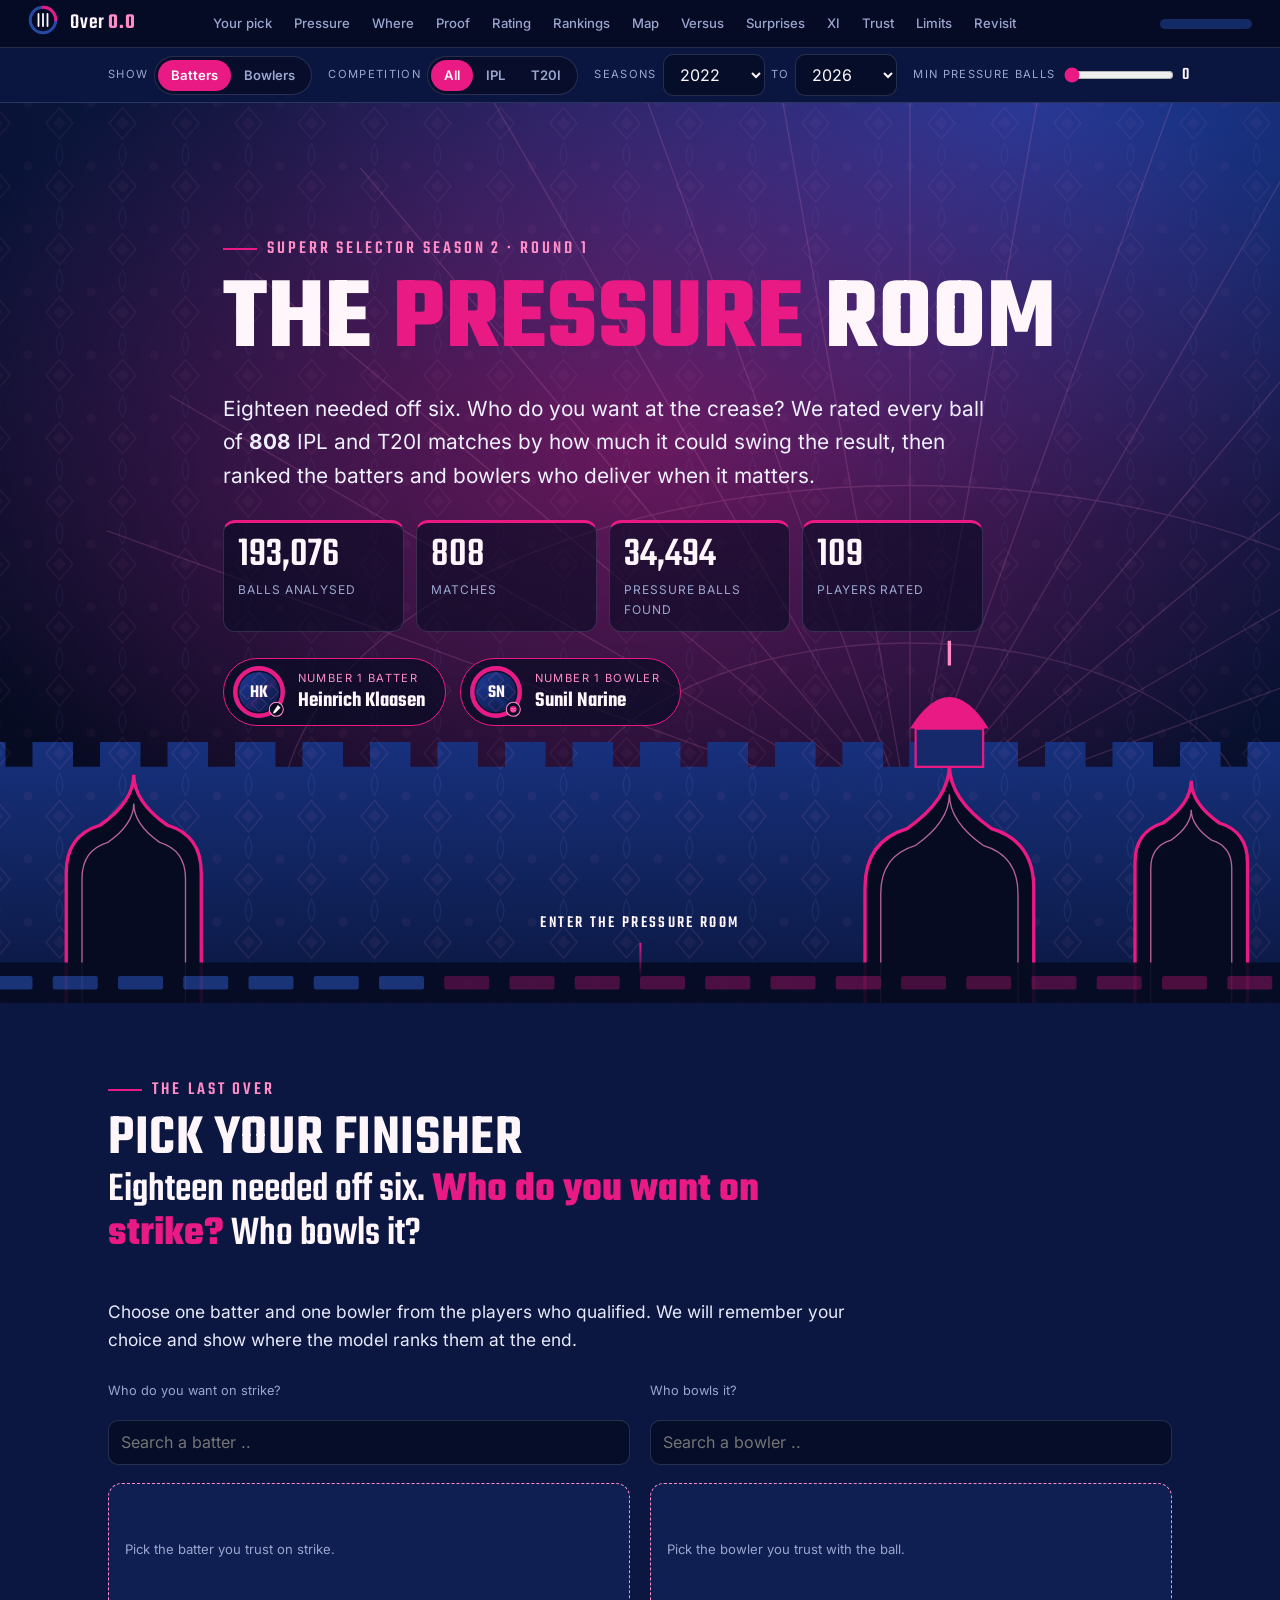
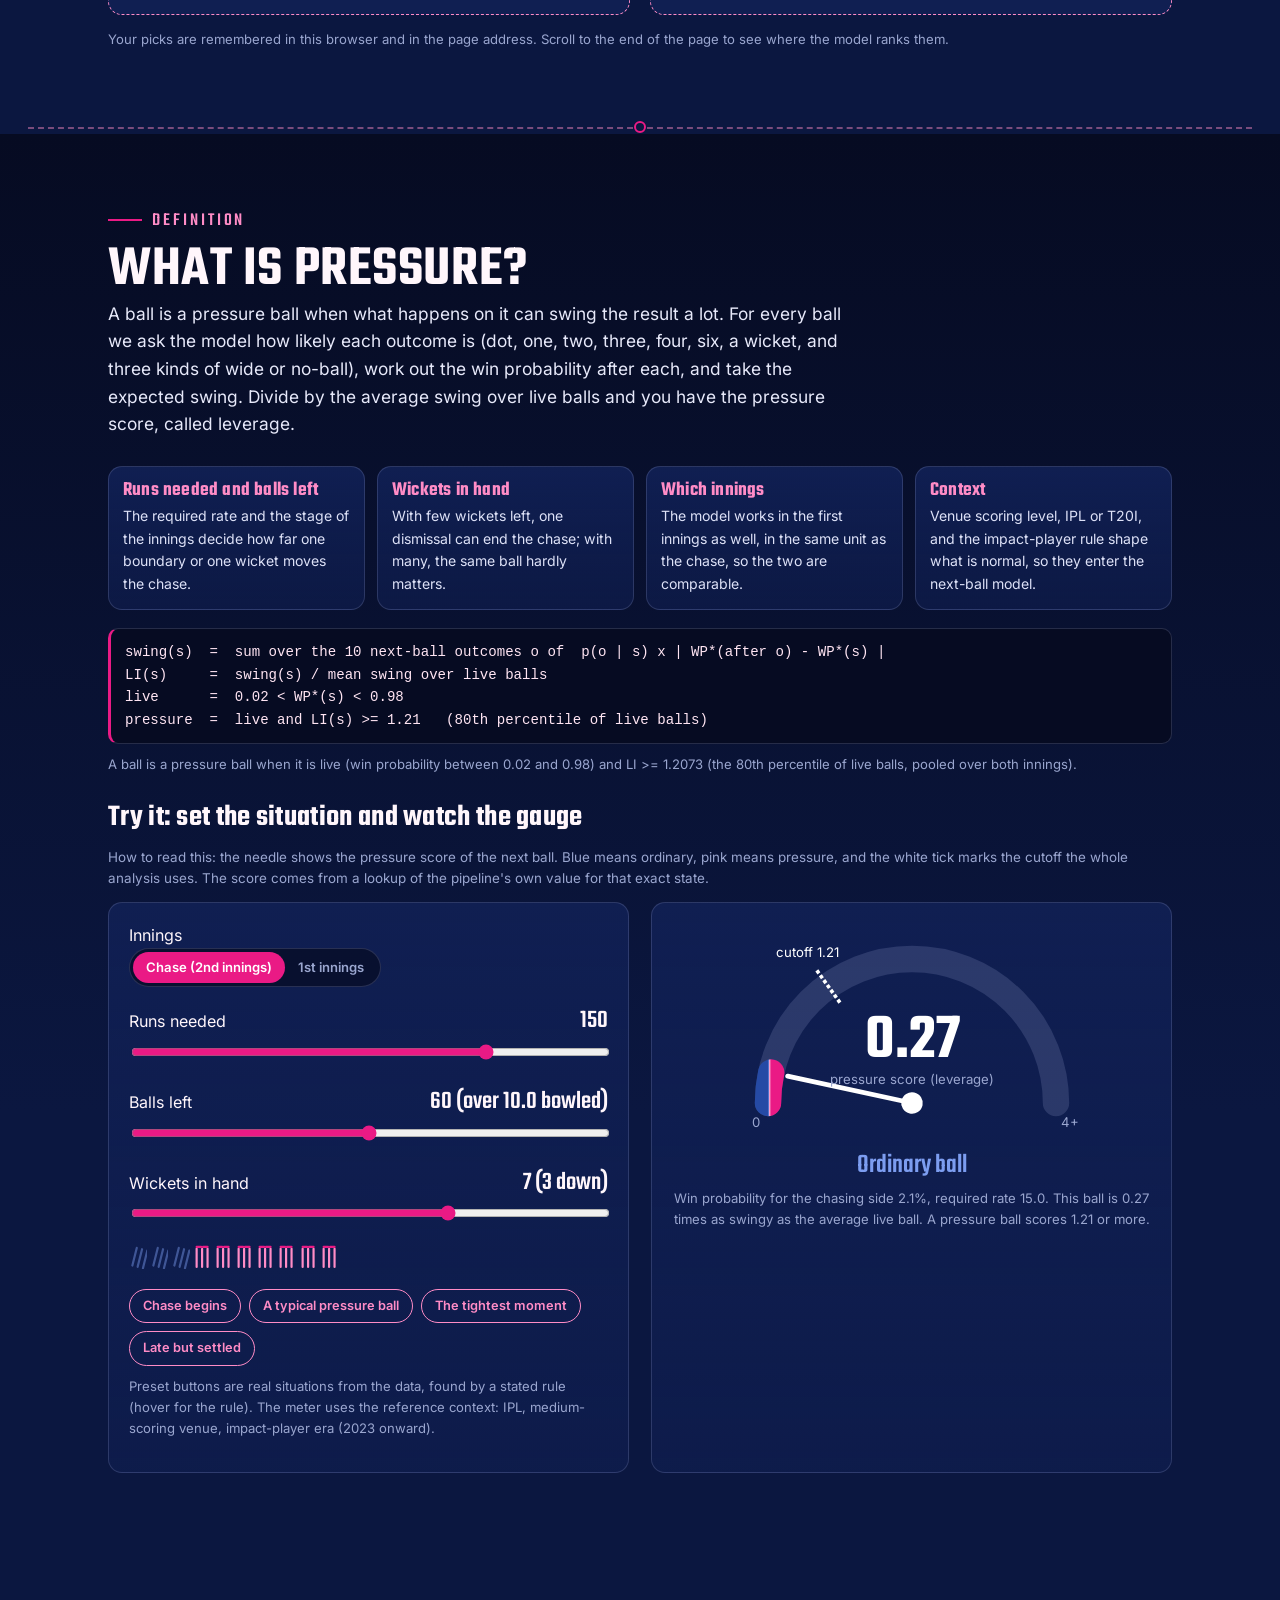
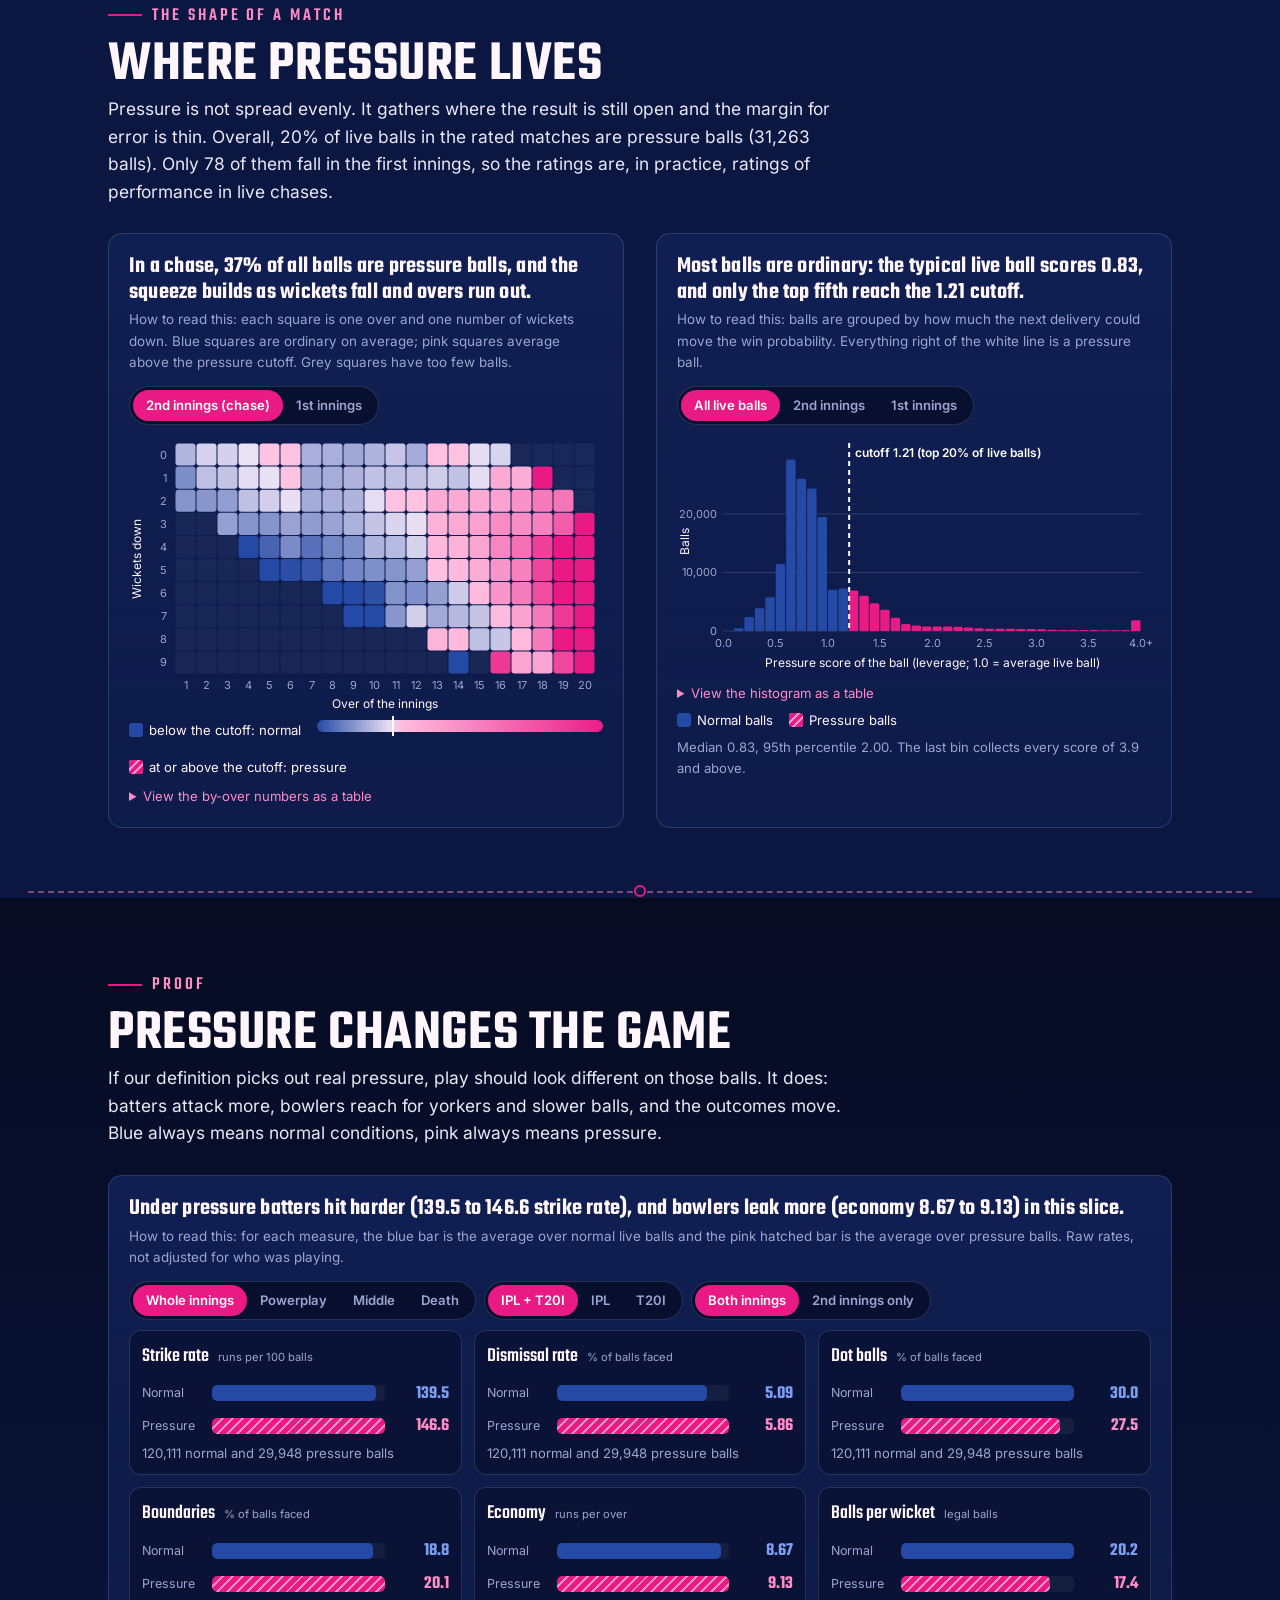
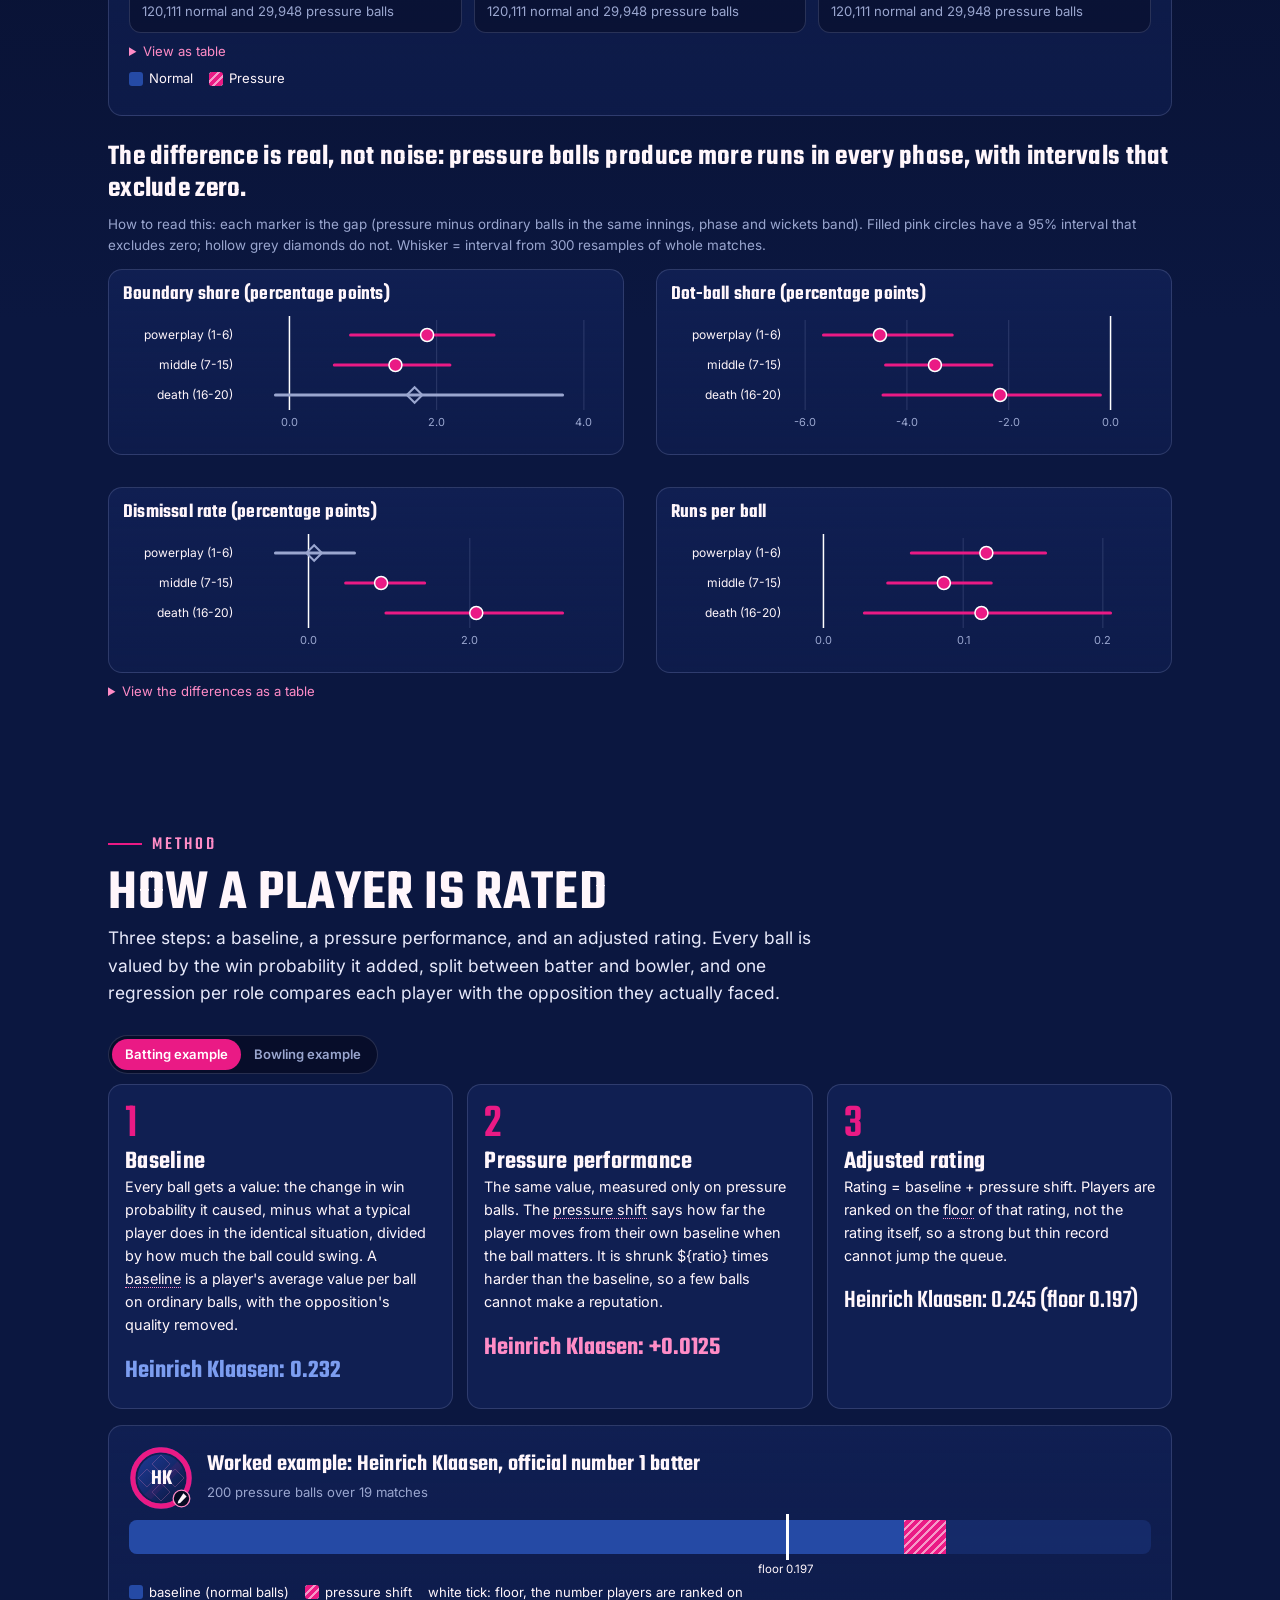
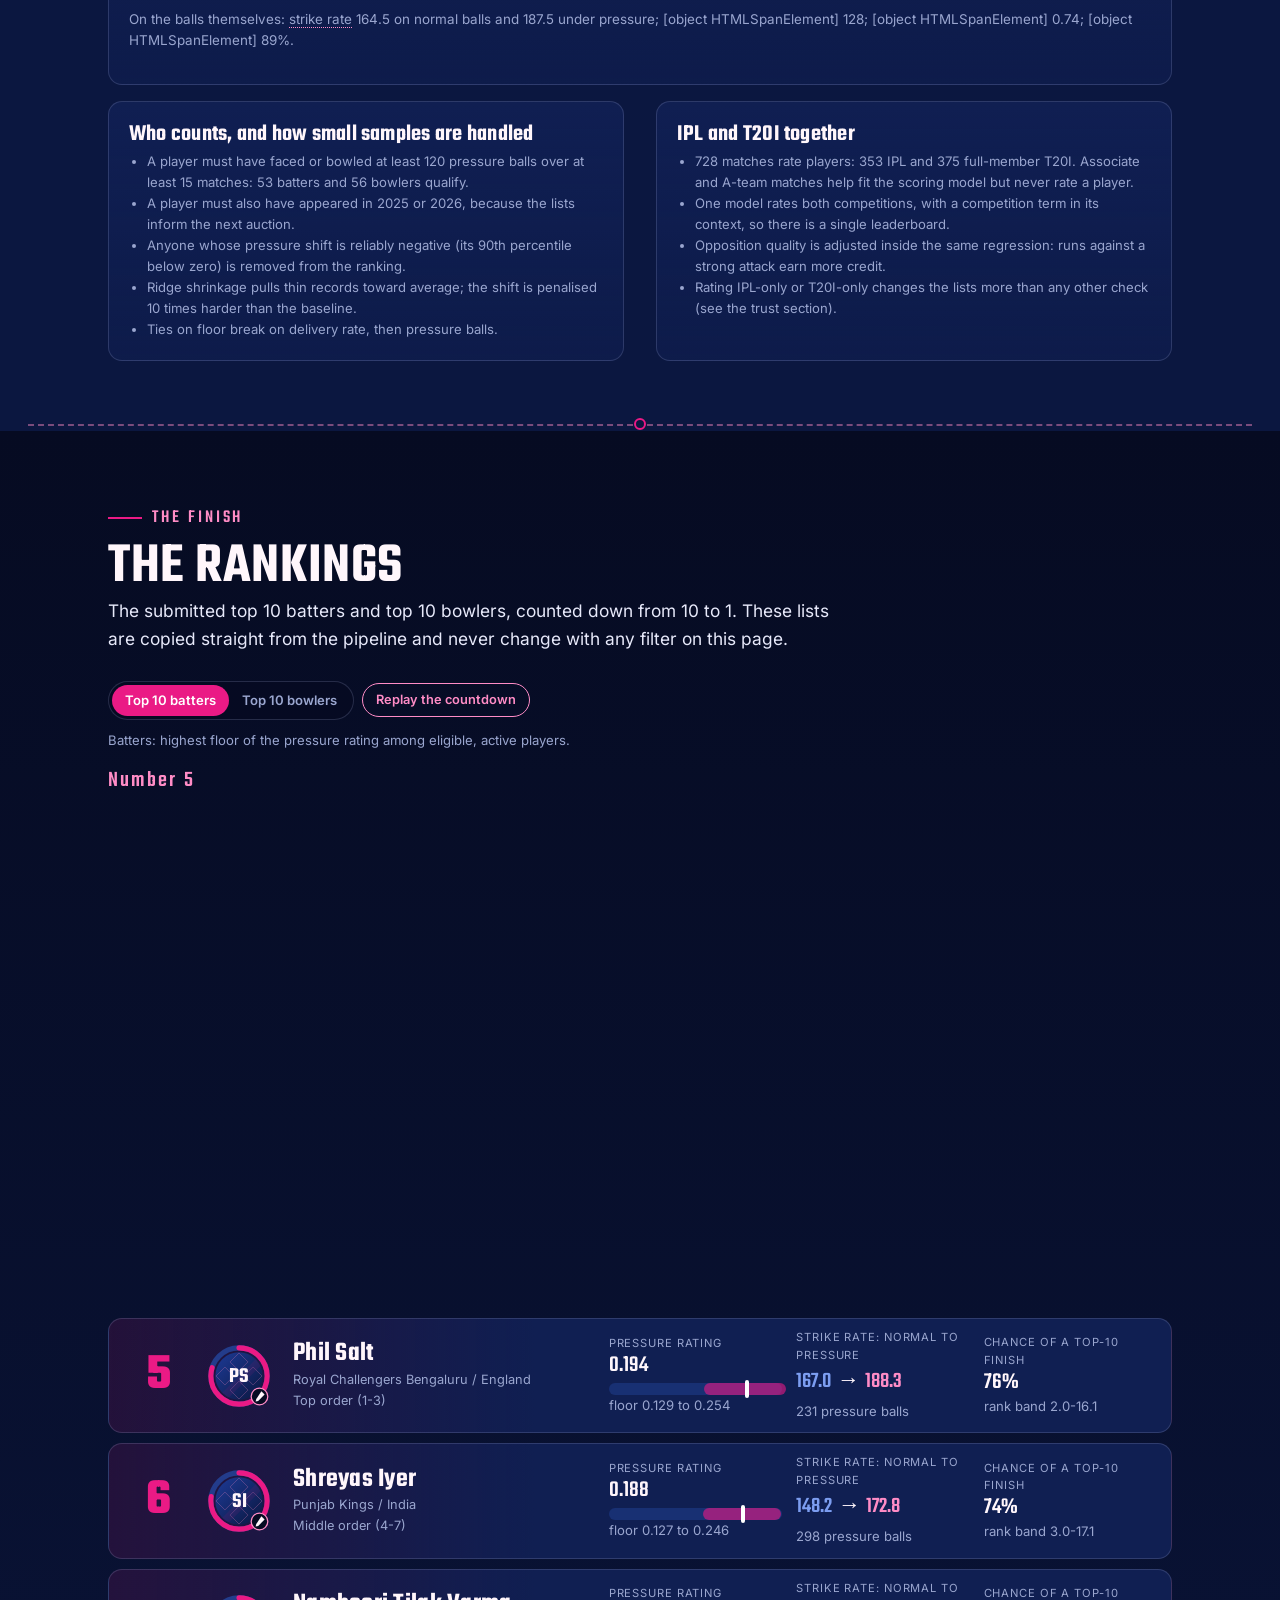
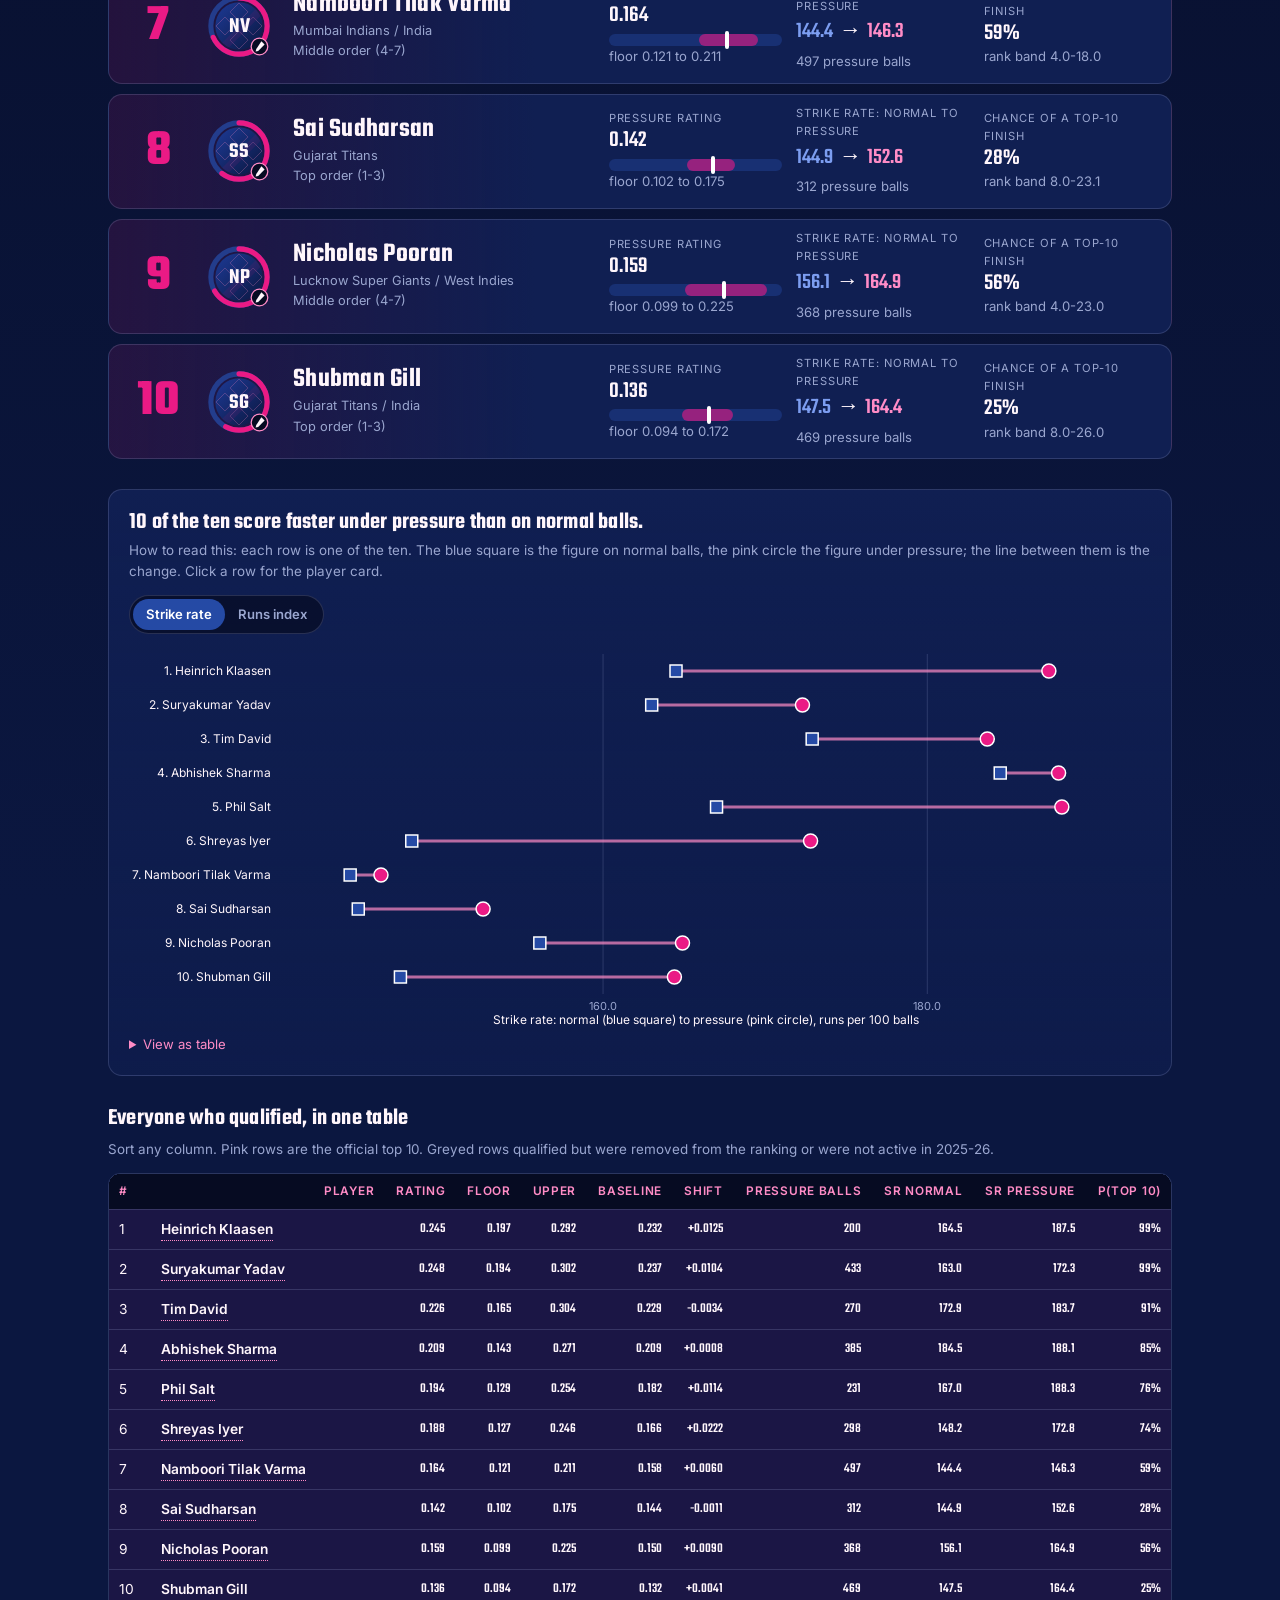
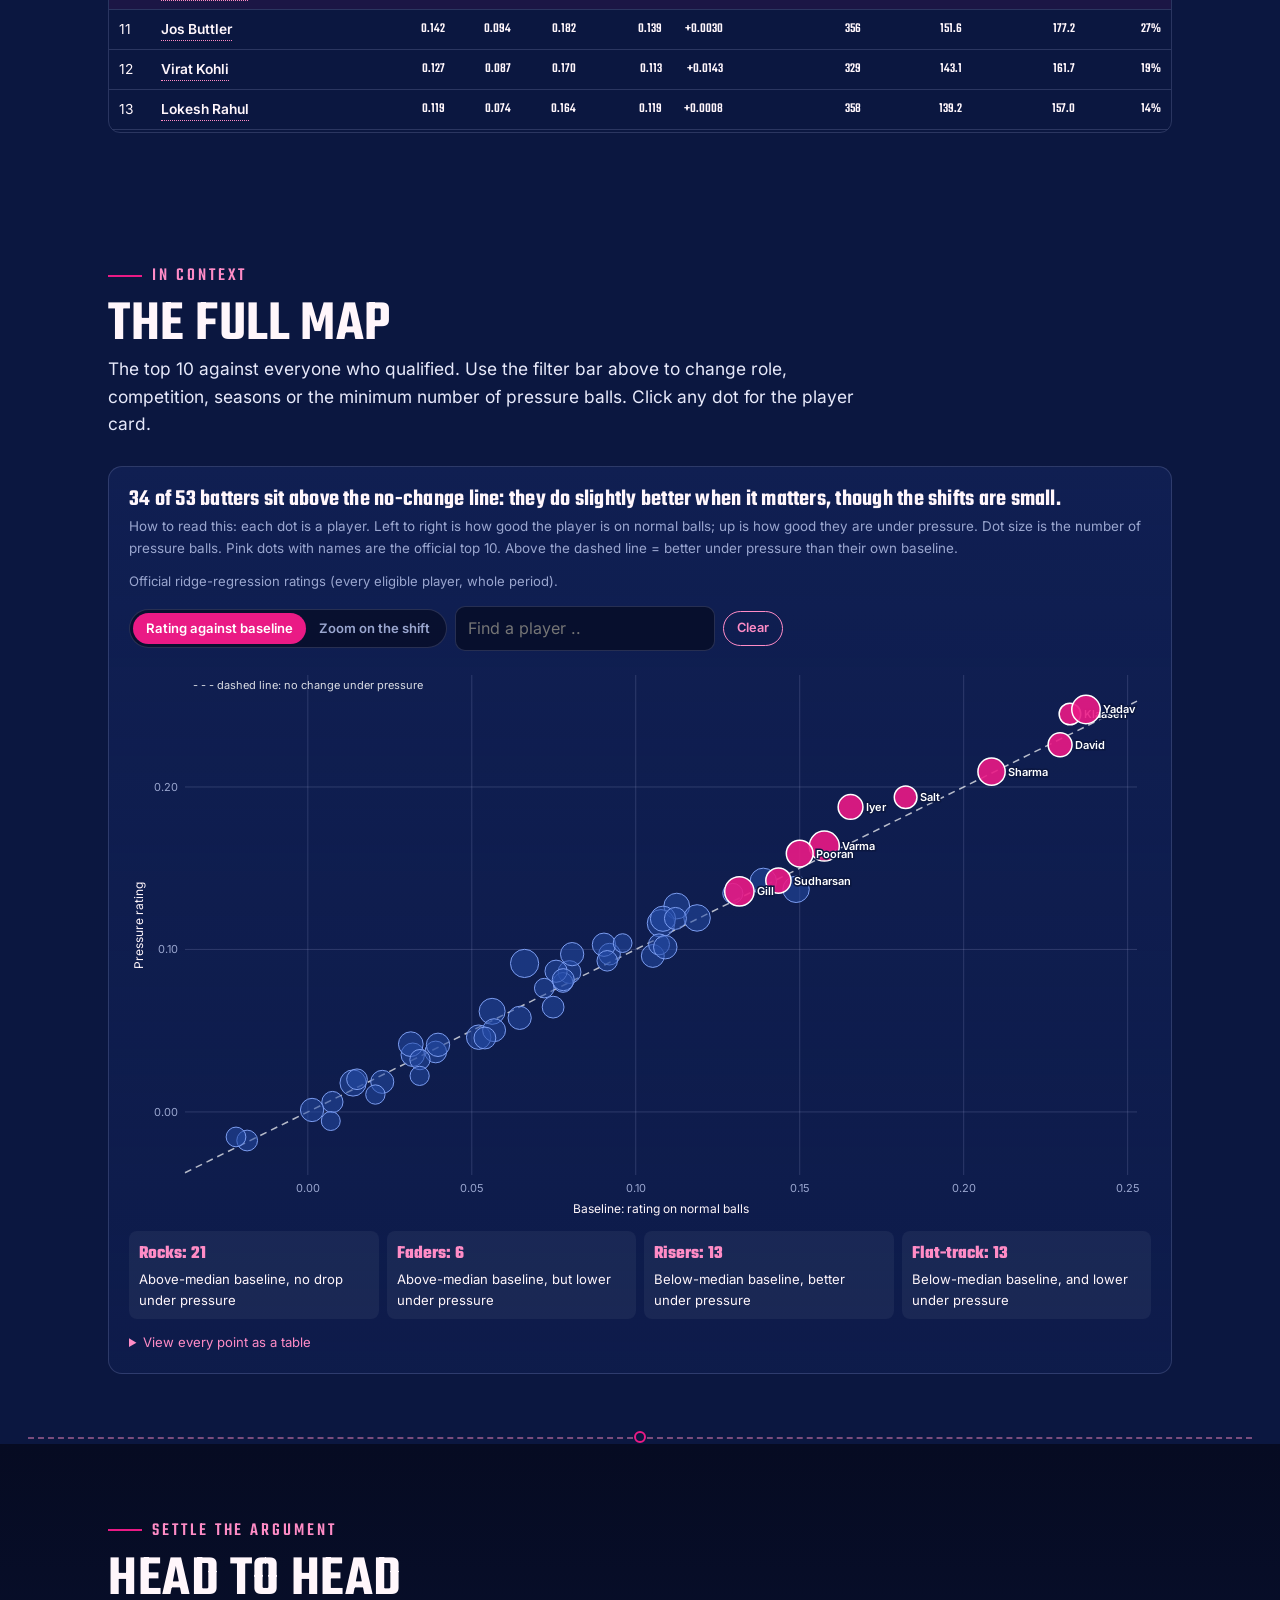
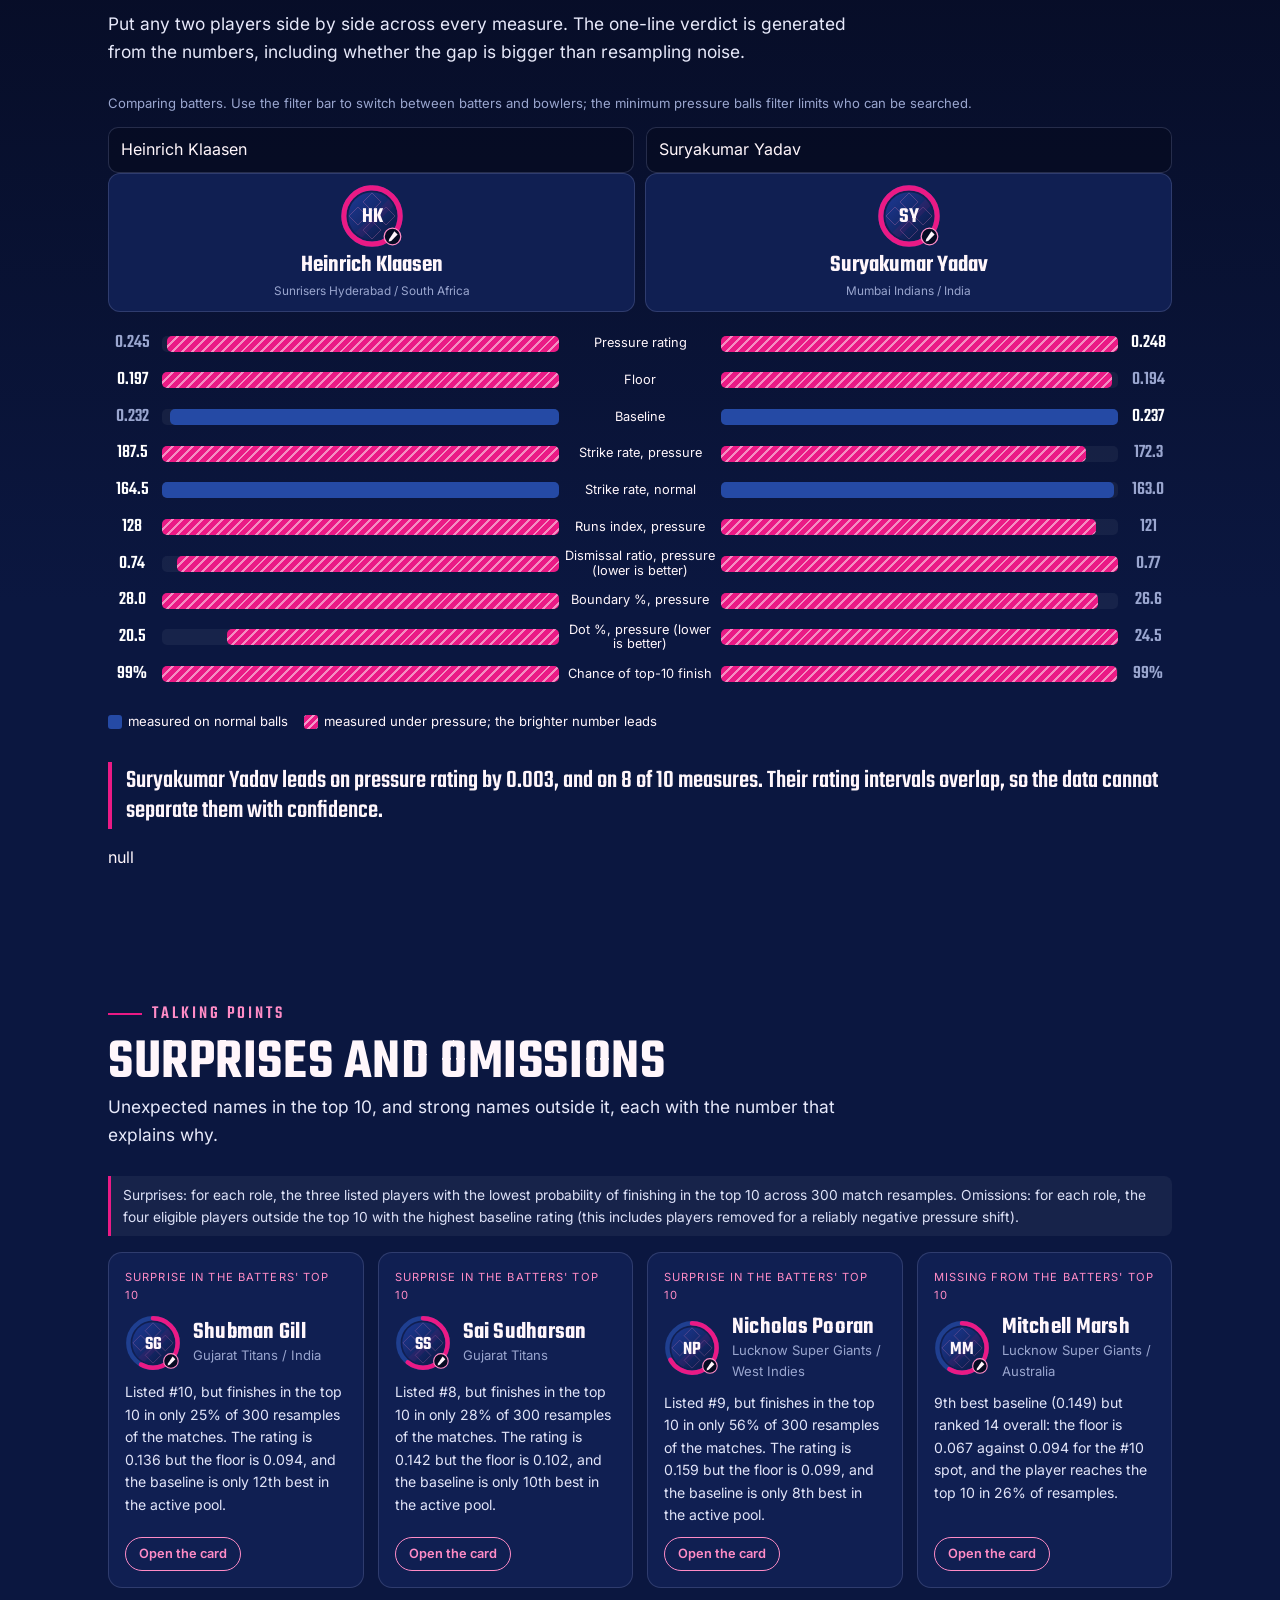
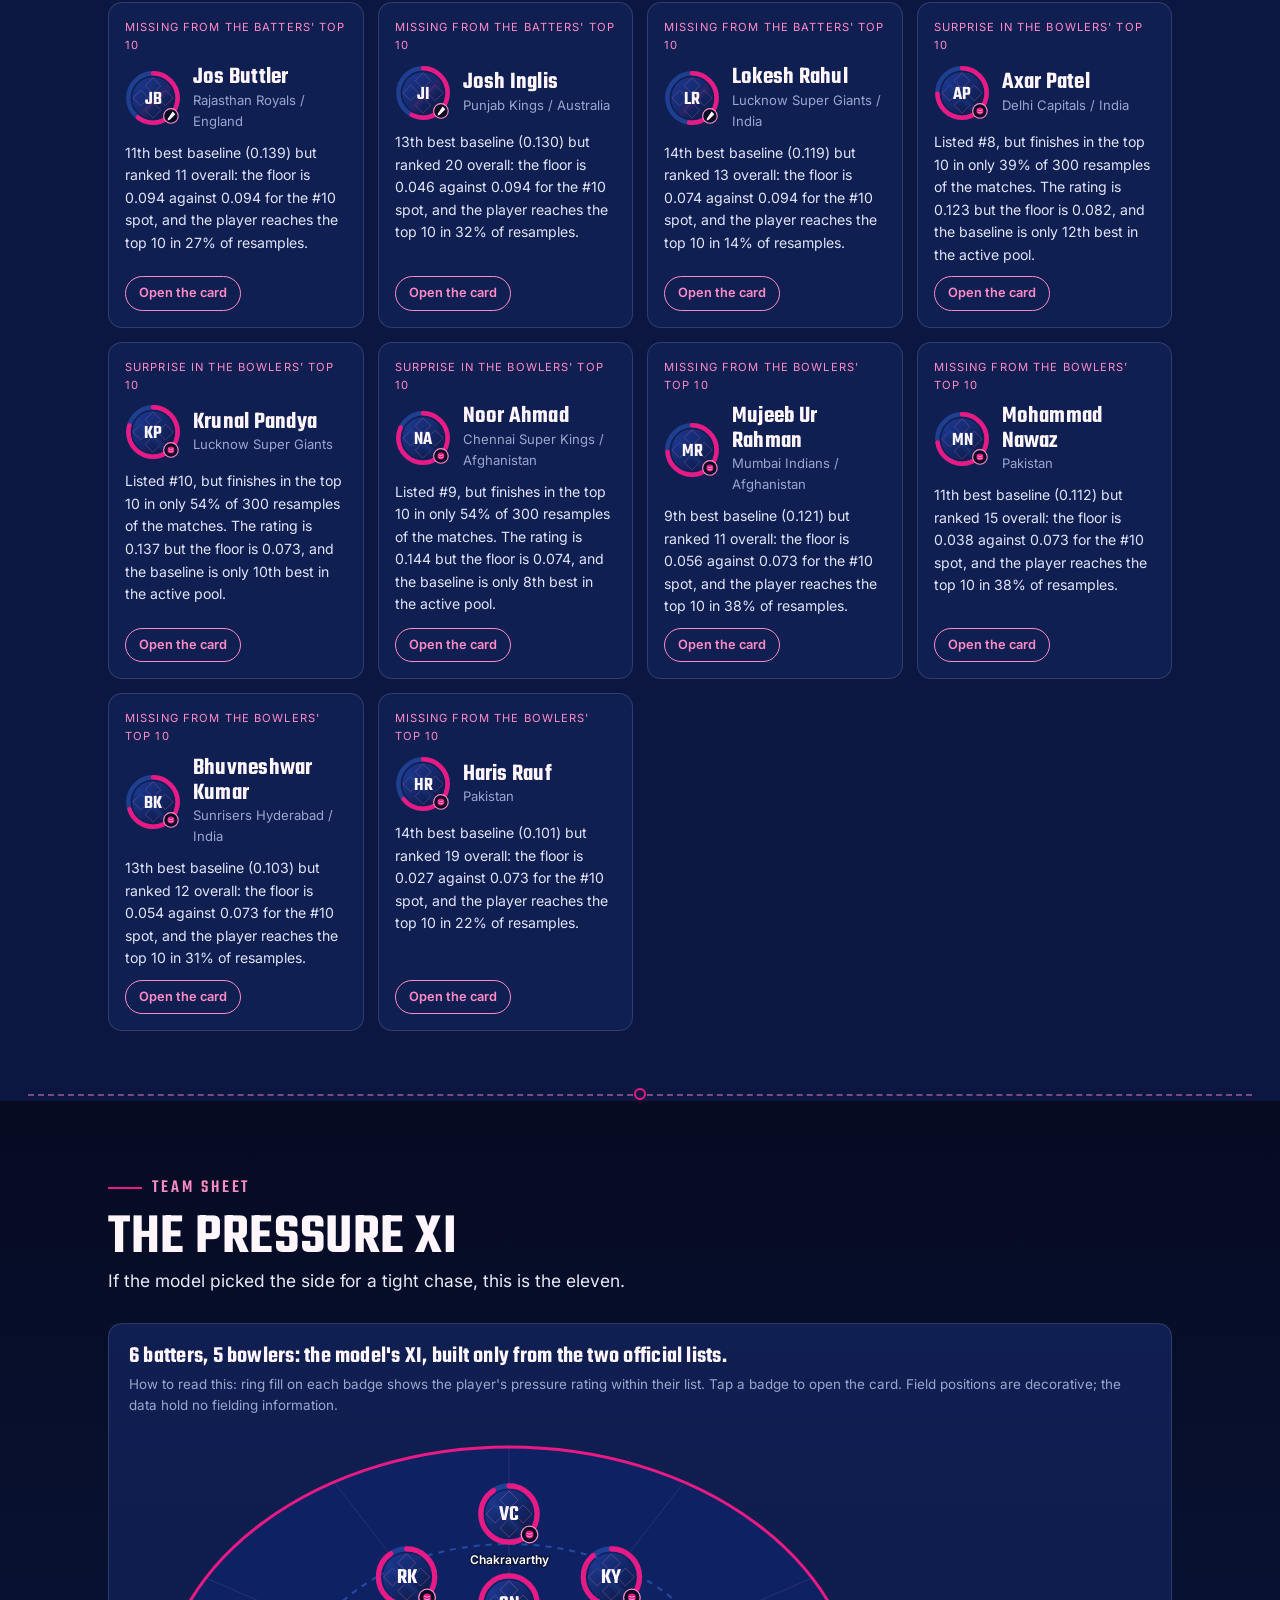
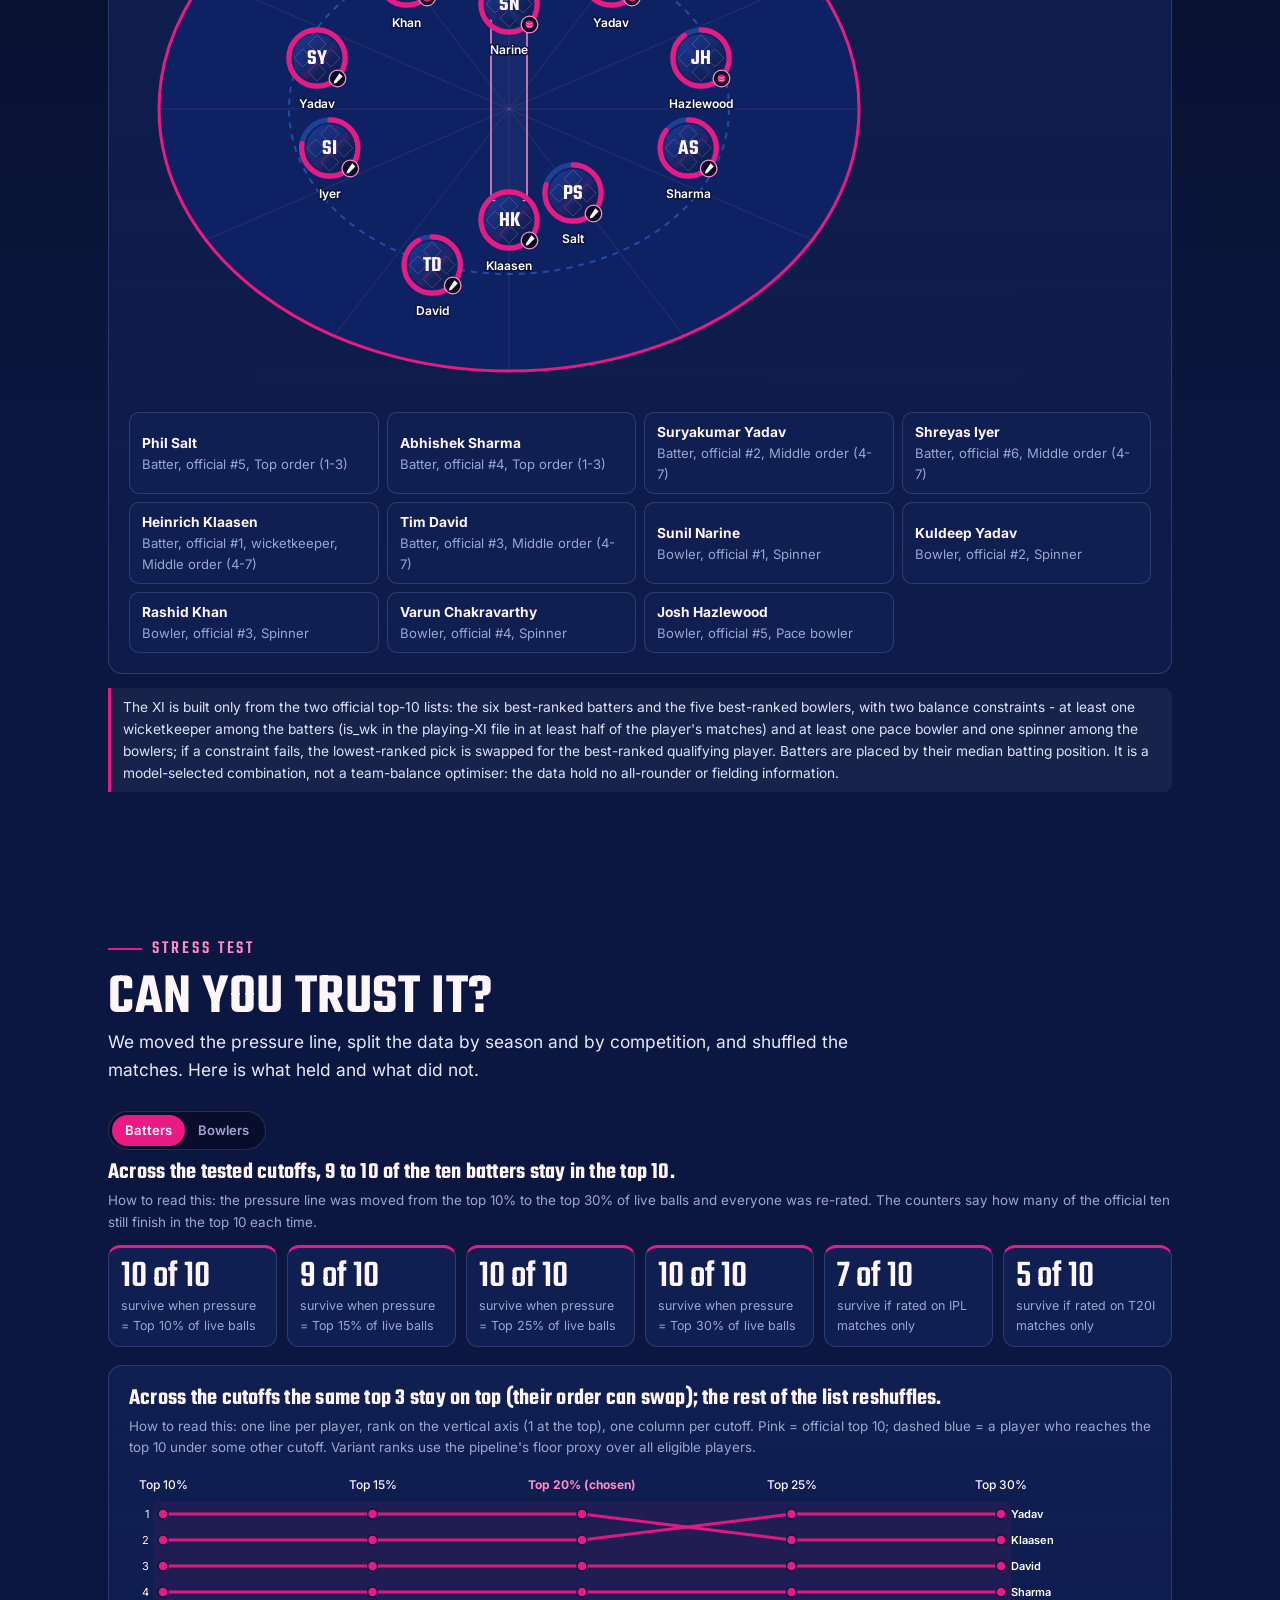
==== index.html @ 894e6634 "The Pressure Room: SupeRR Selector Season 2, Round 1 website Co-Authored-By: Claude Sonnet 5.5 <nore" ====
<!doctype html>
<html lang="en">
<head>
<meta charset="utf-8">
<meta name="viewport" content="width=device-width, initial-scale=1">
<title>The Pressure Room: who delivers when it matters</title>
<meta name="description" content="An independent SupeRR Selector Season 2 entry: every ball of IPL and T20I cricket from 2022 on, rated by how much it could swing the result, and the top 10 batters and bowlers under pressure.">
<meta name="theme-color" content="#0B1740">
<meta property="og:title" content="The Pressure Room">
<meta property="og:description" content="Who delivers when the chase gets tight? Interactive evidence for the top 10 batters and bowlers under pressure.">
<meta property="og:type" content="website">
<meta property="og:image" content="assets/og-image.png">
<meta name="twitter:card" content="summary_large_image">
<link rel="icon" href="assets/favicon.svg" type="image/svg+xml">
<link rel="preload" href="assets/fonts/teko-latin-600-normal.woff2" as="font" type="font/woff2" crossorigin>
<link rel="stylesheet" href="css/tokens.css">
<link rel="stylesheet" href="css/layout.css">
<link rel="stylesheet" href="css/components.css">
<link rel="stylesheet" href="css/charts.css">
</head>
<body>
<a class="skip" href="#pick">Skip to the content</a>

<header class="ticker" role="banner">
  <span id="logo" aria-hidden="true"></span>
  <span class="over num" id="over-label" aria-live="off">Over <b>0.0</b></span>
  <nav id="nav" aria-label="Sections"></nav>
  <span class="gauge-mini" role="img" aria-label="Pressure gauge: fills as you scroll deeper"><i id="gauge-fill"></i></span>
  <span class="bar" id="ticker-bar"></span>
</header>
<div class="filters" id="filters" role="region" aria-label="Filters for the map, head to head and explorer"><div class="wrap" id="filters-ui"></div></div>

<main id="main">
<!-- 1. HERO -->
<section class="hero" id="hero" aria-labelledby="h1">
  <div class="art" id="hero-art" aria-hidden="true"></div>
  <div class="wrap inner">
    <div class="kicker">SupeRR Selector Season 2 &middot; Round 1</div>
    <h1 id="h1">The <em>Pressure</em> Room</h1>
    <p class="claim">Eighteen needed off six. Who do you want at the crease? We rated every ball of <b><span data-b="meta.matches_clean"></span></b> IPL and T20I matches by how much it could swing the result, then ranked the batters and bowlers who deliver when it matters.</p>
    <div id="hero-fail"></div>
    <div class="counters" id="counters" role="list"></div>
    <div class="teasers" id="teasers"></div>
  </div>
  <a class="cue" href="#pick">Enter the Pressure Room<span></span></a>
</section>

<!-- 2. PICK -->
<section class="sec" id="pick" aria-labelledby="h-pick">
  <div class="wrap">
    <div class="sec-head rv"><div class="kicker">The last over</div><h2 id="h-pick">Pick your finisher</h2>
      <p class="bigq">Eighteen needed off six. <b>Who do you want on strike?</b> Who bowls it?</p>
      <p class="lede">Choose one batter and one bowler from the players who qualified. We will remember your choice and show where the model ranks them at the end.</p></div>
    <div id="pick-ui"></div>
  </div>
</section>
<div class="stitch" aria-hidden="true"></div>

<!-- 3. WHAT IS PRESSURE -->
<section class="sec alt" id="pressure" aria-labelledby="h-pressure">
  <div class="wrap">
    <div class="sec-head rv"><div class="kicker">Definition</div><h2 id="h-pressure">What is pressure?</h2>
      <p class="lede">A ball is a pressure ball when what happens on it can swing the result a lot. For every ball we ask the model how likely each outcome is (dot, one, two, three, four, six, a wicket, and three kinds of wide or no-ball), work out the win probability after each, and take the expected swing. Divide by the average swing over live balls and you have the pressure score, called leverage.</p></div>
    <div class="inputs rv">
      <div class="panel"><h4>Runs needed and balls left</h4><p>The required rate and the stage of the innings decide how far one boundary or one wicket moves the chase.</p></div>
      <div class="panel"><h4>Wickets in hand</h4><p>With few wickets left, one dismissal can end the chase; with many, the same ball hardly matters.</p></div>
      <div class="panel"><h4>Which innings</h4><p>The model works in the first innings as well, in the same unit as the chase, so the two are comparable.</p></div>
      <div class="panel"><h4>Context</h4><p>Venue scoring level, IPL or T20I, and the impact-player rule shape what is normal, so they enter the next-ball model.</p></div>
    </div>
    <div class="formula rv" id="formula-box" role="note"></div>
    <p class="note" id="pressure-rule" style="margin-top:10px"></p>
    <h3 class="chart-title" style="margin:26px 0 12px;font-size:1.9rem">Try it: set the situation and watch the gauge</h3>
    <p class="how">How to read this: the needle shows the pressure score of the next ball. Blue means ordinary, pink means pressure, and the white tick marks the cutoff the whole analysis uses. The score comes from a lookup of the pipeline's own value for that exact state.</p>
    <div id="meter-ui"></div>
  </div>
</section>

<!-- 4. WHERE PRESSURE LIVES -->
<section class="sec" id="where" aria-labelledby="h-where">
  <div class="wrap">
    <div class="sec-head rv"><div class="kicker">The shape of a match</div><h2 id="h-where">Where pressure lives</h2>
      <p class="lede">Pressure is not spread evenly. It gathers where the result is still open and the margin for error is thin. <span id="where-facts"></span></p></div>
    <div id="where-ui"></div>
  </div>
</section>
<div class="stitch" aria-hidden="true"></div>

<!-- 5. PRESSURE CHANGES THE GAME -->
<section class="sec alt" id="changes" aria-labelledby="h-changes">
  <div class="wrap">
    <div class="sec-head rv"><div class="kicker">Proof</div><h2 id="h-changes">Pressure changes the game</h2>
      <p class="lede">If our definition picks out real pressure, play should look different on those balls. It does: batters attack more, bowlers reach for yorkers and slower balls, and the outcomes move. Blue always means normal conditions, pink always means pressure.</p></div>
    <div id="changes-ui"></div>
  </div>
</section>

<!-- 6. HOW A PLAYER IS RATED -->
<section class="sec" id="rating" aria-labelledby="h-rating">
  <div class="wrap">
    <div class="sec-head rv"><div class="kicker">Method</div><h2 id="h-rating">How a player is rated</h2>
      <p class="lede">Three steps: a baseline, a pressure performance, and an adjusted rating. Every ball is valued by the win probability it added, split between batter and bowler, and one regression per role compares each player with the opposition they actually faced.</p></div>
    <div id="rating-ui"></div>
  </div>
</section>
<div class="stitch" aria-hidden="true"></div>

<!-- 7. THE RANKINGS -->
<section class="sec alt" id="rankings" aria-labelledby="h-rank">
  <div class="wrap">
    <div class="sec-head rv"><div class="kicker">The finish</div><h2 id="h-rank">The rankings</h2>
      <p class="lede">The submitted top 10 batters and top 10 bowlers, counted down from 10 to 1. These lists are copied straight from the pipeline and never change with any filter on this page.</p></div>
    <div id="rank-ui"></div>
  </div>
</section>

<!-- 9. THE FULL MAP -->
<section class="sec" id="map" aria-labelledby="h-map">
  <div class="wrap">
    <div class="sec-head rv"><div class="kicker">In context</div><h2 id="h-map">The full map</h2>
      <p class="lede">The top 10 against everyone who qualified. Use the filter bar above to change role, competition, seasons or the minimum number of pressure balls. Click any dot for the player card.</p></div>
    <div id="map-ui"></div>
  </div>
</section>
<div class="stitch" aria-hidden="true"></div>

<!-- 10. HEAD TO HEAD -->
<section class="sec alt" id="h2h" aria-labelledby="h-h2h">
  <div class="wrap">
    <div class="sec-head rv"><div class="kicker">Settle the argument</div><h2 id="h-h2h">Head to head</h2>
      <p class="lede">Put any two players side by side across every measure. The one-line verdict is generated from the numbers, including whether the gap is bigger than resampling noise.</p></div>
    <div id="h2h-ui"></div>
  </div>
</section>

<!-- 11. SURPRISES -->
<section class="sec" id="omit" aria-labelledby="h-omit">
  <div class="wrap">
    <div class="sec-head rv"><div class="kicker">Talking points</div><h2 id="h-omit">Surprises and omissions</h2>
      <p class="lede">Unexpected names in the top 10, and strong names outside it, each with the number that explains why.</p></div>
    <div id="omit-ui"></div>
  </div>
</section>
<div class="stitch" aria-hidden="true"></div>

<!-- 12. THE PRESSURE XI -->
<section class="sec alt" id="xi" aria-labelledby="h-xi">
  <div class="wrap">
    <div class="sec-head rv"><div class="kicker">Team sheet</div><h2 id="h-xi">The Pressure XI</h2>
      <p class="lede">If the model picked the side for a tight chase, this is the eleven.</p></div>
    <div id="xi-ui"></div>
  </div>
</section>

<!-- 13. CAN YOU TRUST IT -->
<section class="sec" id="trust" aria-labelledby="h-trust">
  <div class="wrap">
    <div class="sec-head rv"><div class="kicker">Stress test</div><h2 id="h-trust">Can you trust it?</h2>
      <p class="lede">We moved the pressure line, split the data by season and by competition, and shuffled the matches. Here is what held and what did not.</p></div>
    <div id="trust-ui"></div>
    <h3 class="chart-title" style="margin:40px 0 10px;font-size:2rem">What if pressure started here?</h3>
    <div id="explorer-ui"></div>
  </div>
</section>
<div class="stitch" aria-hidden="true"></div>

<!-- 14. LIMITS -->
<section class="sec alt" id="limits" aria-labelledby="h-limits">
  <div class="wrap">
    <div class="sec-head rv"><div class="kicker">Honesty</div><h2 id="h-limits">Limits</h2>
      <p class="lede">Where the model is less certain.</p></div>
    <div id="limits-ui"></div>
  </div>
</section>

<!-- 15. YOUR PICK, REVISITED -->
<section class="sec" id="revisit" aria-labelledby="h-revisit">
  <div class="wrap">
    <div class="sec-head rv"><div class="kicker">The result</div><h2 id="h-revisit">Your pick, revisited</h2>
      <p class="lede">You chose a finisher at the start. Here is where the model puts them.</p></div>
    <div id="revisit-ui"></div>
  </div>
</section>
</main>

<!-- 16. FOOTER -->
<footer>
  <div class="wrap">
    <div class="brand">The Pressure Room</div>
    <p>An entry by <b>Vansh Bhandari</b> for SupeRR Selector Season 2, Round 1: rank the top 10 batters and top 10 bowlers under pressure.</p>
    <p>Data: IPL and T20I ball-by-ball and supporting files from 2022 onward, supplied by the organisers. Only small derived aggregates are published here, never the supplied files. Every figure on this page is read from the analysis pipeline's own output.</p>
    <p><a href="assets/methodology-report.pdf">Read the full methodology report (PDF)</a> &middot; Built <span id="build-date"></span></p>
    <p>This is an independent hackathon entry. It is not an official Rajasthan Royals or IPL page, and it uses no official logos, crests or player photographs. The pink and blue are a nod to the team's colours; all artwork is original.</p>
  </div>
</footer>

<script type="module" src="js/main.js"></script>
<noscript><p style="padding:24px;position:relative;z-index:9">This page is interactive and needs JavaScript. The methodology report is at <a href="assets/methodology-report.pdf">assets/methodology-report.pdf</a>.</p></noscript>
</body>
</html>
---- css/tokens.css ----
/* Design tokens. Colour grammar: BLUE = normal conditions, PINK = pressure. Nothing else is used for data. */
@font-face{font-family:"Teko";font-weight:500;font-style:normal;font-display:swap;src:url("../assets/fonts/teko-latin-500-normal.woff2") format("woff2")}
@font-face{font-family:"Teko";font-weight:600;font-style:normal;font-display:swap;src:url("../assets/fonts/teko-latin-600-normal.woff2") format("woff2")}
@font-face{font-family:"Teko";font-weight:700;font-style:normal;font-display:swap;src:url("../assets/fonts/teko-latin-700-normal.woff2") format("woff2")}
@font-face{font-family:"Inter";font-weight:400;font-style:normal;font-display:swap;src:url("../assets/fonts/inter-latin-400-normal.woff2") format("woff2")}
@font-face{font-family:"Inter";font-weight:500;font-style:normal;font-display:swap;src:url("../assets/fonts/inter-latin-500-normal.woff2") format("woff2")}
@font-face{font-family:"Inter";font-weight:600;font-style:normal;font-display:swap;src:url("../assets/fonts/inter-latin-600-normal.woff2") format("woff2")}
@font-face{font-family:"Inter";font-weight:700;font-style:normal;font-display:swap;src:url("../assets/fonts/inter-latin-700-normal.woff2") format("woff2")}

:root{
  --rr-pink:#EA1A85;
  --rr-pink-soft:#FF8CC6;
  --rr-blue:#254AA5;
  --rr-blue-soft:#7C9DF0;      /* tint of the team blue, used for blue text/lines on dark so contrast stays AA */
  --rr-navy:#0B1740;
  --rr-ink:#060B22;
  --paper:#FFF6FB;
  --muted:#9AA6CF;
  --panel:#101F52;             /* raised surface, a tint of navy */
  --panel-2:#16296A;
  --line:rgba(154,166,207,.22);
  --focus:#FFD2EA;

  --font-display:"Teko","Barlow Condensed","Arial Narrow",sans-serif;
  --font-body:"Inter","Manrope",system-ui,-apple-system,"Segoe UI",sans-serif;

  --gutter:16px;
  --maxw:1120px;
  --radius:14px;
  --nav-h:48px;
  --filter-h:46px;
  color-scheme:dark;
}
@media (min-width:720px){:root{--gutter:28px}}
---- css/layout.css ----
*,*::before,*::after{box-sizing:border-box}
html{scroll-behavior:smooth;-webkit-text-size-adjust:100%;scroll-padding-top:calc(var(--nav-h) + var(--filter-h) + 14px)}
body{margin:0;background:var(--rr-navy);color:var(--paper);font-family:var(--font-body);font-size:16px;line-height:1.6;overflow-x:hidden;-webkit-font-smoothing:antialiased}
img,svg{max-width:100%}
h1,h2,h3,h4{font-family:var(--font-display);font-weight:600;line-height:1.02;margin:0;letter-spacing:.01em}
h1{font-size:clamp(3rem,10vw,6.4rem);font-weight:700;text-transform:uppercase}
h2{font-size:clamp(2.2rem,6vw,3.6rem);text-transform:uppercase}
h3{font-size:1.7rem}
p{margin:0 0 1em}
a{color:var(--rr-pink-soft)}
a:hover{color:#fff}
:focus-visible{outline:3px solid var(--focus);outline-offset:2px;border-radius:4px}
.sr-only{position:absolute;width:1px;height:1px;overflow:hidden;clip:rect(0 0 0 0);white-space:nowrap}
.skip{position:absolute;left:8px;top:-60px;background:var(--rr-pink);color:#fff;padding:8px 14px;border-radius:8px;z-index:200}
.skip:focus{top:8px}
.wrap{max-width:var(--maxw);margin:0 auto;padding:0 var(--gutter)}
.num{font-family:var(--font-display);font-variant-numeric:tabular-nums lining-nums;font-feature-settings:"tnum" 1,"lnum" 1}

/* over ticker + gauge */
.ticker{position:fixed;inset:0 0 auto 0;height:var(--nav-h);z-index:100;background:rgba(6,11,34,.94);backdrop-filter:blur(8px);border-bottom:1px solid var(--line);display:flex;align-items:center;gap:12px;padding:0 var(--gutter)}
.ticker .over{font-family:var(--font-display);font-size:1.35rem;letter-spacing:.04em;white-space:nowrap;min-width:5.6em;font-variant-numeric:tabular-nums}
.ticker .over b{color:var(--rr-pink-soft);font-weight:600}
.ticker .bar{position:absolute;left:0;bottom:0;height:3px;width:100%;background:linear-gradient(90deg,var(--rr-blue),var(--rr-pink));transform-origin:left;transform:scaleX(0)}
.ticker nav{flex:1;display:flex;gap:2px;overflow-x:auto;scrollbar-width:none;mask-image:linear-gradient(90deg,transparent 0,#000 12px,#000 calc(100% - 20px),transparent)}
.ticker nav::-webkit-scrollbar{display:none}
.ticker nav a{color:var(--muted);text-decoration:none;font-size:.82rem;font-weight:500;white-space:nowrap;padding:6px 10px;border-radius:999px}
.ticker nav a:hover,.ticker nav a[aria-current="true"]{color:#fff;background:rgba(234,26,133,.28)}
.gauge-mini{width:92px;height:10px;border-radius:999px;background:rgba(37,74,165,.5);overflow:hidden;flex:none;position:relative}
.gauge-mini i{display:block;height:100%;width:0;background:linear-gradient(90deg,var(--rr-blue),var(--rr-pink));border-radius:999px;transition:width .2s}
@media (max-width:640px){.gauge-mini{display:none}.ticker .over{min-width:0}}

/* global filter bar */
.filters{position:sticky;top:var(--nav-h);z-index:90;background:rgba(11,23,64,.96);backdrop-filter:blur(8px);border-bottom:1px solid var(--line);margin-top:var(--nav-h)}
.filters .wrap{display:flex;gap:10px 16px;align-items:center;flex-wrap:nowrap;overflow-x:auto;min-height:var(--filter-h);scrollbar-width:thin;padding-top:6px;padding-bottom:6px}
.filters .lbl{font-size:.7rem;text-transform:uppercase;letter-spacing:.12em;color:var(--muted);white-space:nowrap}
.filters .grp{display:flex;align-items:center;gap:6px;flex:none}
.filters .hint{font-size:.72rem;color:var(--muted);white-space:nowrap}

section.sec{position:relative;padding:72px 0 56px;scroll-margin-top:10px}
section.sec.alt{background:linear-gradient(180deg,var(--rr-ink),var(--rr-navy) 70%)}
.sec-head{margin-bottom:28px;max-width:760px}
.kicker{font-family:var(--font-display);color:var(--rr-pink-soft);font-size:1.15rem;letter-spacing:.16em;text-transform:uppercase;margin-bottom:6px;display:flex;align-items:center;gap:10px}
.kicker::before{content:"";width:34px;height:2px;background:var(--rr-pink)}
.lede{color:#E7E9FA;font-size:1.08rem;max-width:68ch}
.grid2{display:grid;grid-template-columns:1fr;gap:24px}
@media (min-width:860px){.grid2{grid-template-columns:1fr 1fr;gap:32px}}
.stack>*+*{margin-top:18px}

/* seam stitch divider */
.stitch{height:14px;margin:0;background:
  radial-gradient(circle at 50% 50%,transparent 0 3px,transparent 3px) 0 0/22px 14px;position:relative}
.stitch::before{content:"";position:absolute;left:var(--gutter);right:var(--gutter);top:50%;border-top:2px dashed rgba(255,140,198,.45)}
.stitch::after{content:"";position:absolute;left:50%;top:50%;width:12px;height:12px;margin:-6px;border-radius:50%;background:var(--rr-navy);border:2px solid var(--rr-pink)}

footer{background:var(--rr-ink);padding:48px 0 64px;border-top:1px solid var(--line);color:var(--muted);font-size:.92rem}
footer .brand{font-family:var(--font-display);font-size:1.6rem;color:var(--paper);letter-spacing:.04em}
@media (prefers-reduced-motion:reduce){html{scroll-behavior:auto}*{animation:none!important;transition:none!important}}
---- css/components.css ----
/* ---------- buttons, toggles, inputs ---------- */
.btn{font:inherit;font-weight:600;font-size:.92rem;border:0;cursor:pointer;border-radius:999px;padding:10px 20px;background:var(--rr-pink);color:#fff;transition:transform .15s,background .15s}
.btn:hover{background:#ff2f98;transform:translateY(-1px)}
.btn.ghost{background:transparent;border:1.5px solid var(--rr-pink-soft);color:var(--rr-pink-soft)}
.btn.ghost:hover{background:rgba(255,140,198,.12);color:#fff}
.btn.small{padding:6px 13px;font-size:.8rem}
.seg{display:inline-flex;flex-wrap:wrap;max-width:100%;background:rgba(6,11,34,.7);border:1px solid var(--line);border-radius:999px;padding:3px;flex:none}
.seg button{font:inherit;font-size:.82rem;font-weight:600;color:var(--muted);background:none;border:0;border-radius:999px;padding:5px 13px;cursor:pointer;white-space:nowrap}
.seg button[aria-pressed="true"]{background:var(--rr-pink);color:#fff}
.seg.blue button[aria-pressed="true"]{background:var(--rr-blue)}
input[type=search],input[type=text],select{font:inherit;color:var(--paper);background:rgba(6,11,34,.75);border:1.5px solid var(--line);border-radius:10px;padding:9px 12px;min-width:0}
select{padding-right:28px}
input[type=range]{width:100%;accent-color:var(--rr-pink)}
label.fld{display:block;font-size:.8rem;color:var(--muted);margin-bottom:4px}

/* ---------- panels ---------- */
.panel,.grid2>*,.pb,.cmp>*,.meter>*,.pc-grid>*,.movers>*{min-width:0}
.panel{background:linear-gradient(180deg,var(--panel),rgba(16,31,82,.6));border:1px solid var(--line);border-radius:var(--radius);padding:20px}
.panel.pad-s{padding:14px}
.chart-title{font-family:var(--font-display);font-size:1.45rem;line-height:1.1;margin:0 0 4px;text-transform:none;font-weight:600}
.how{font-size:.84rem;color:var(--muted);margin:0 0 12px}
.note{font-size:.82rem;color:var(--muted)}
.chart-box{position:relative;width:100%}
.chart-box svg{display:block;width:100%;height:auto;overflow:visible}
.chart-tools{display:flex;gap:8px;flex-wrap:wrap;align-items:center;margin:10px 0}
.viewtable{margin-top:8px}
.viewtable summary{cursor:pointer;color:var(--rr-pink-soft);font-size:.82rem}
.legend{display:flex;gap:16px;flex-wrap:wrap;font-size:.82rem;color:var(--paper);margin:6px 0}
.legend span{display:inline-flex;align-items:center;gap:6px}
.sw{width:14px;height:14px;border-radius:3px;display:inline-block}
.sw.n{background:var(--rr-blue)}
.sw.p{background:var(--rr-pink);background-image:repeating-linear-gradient(135deg,rgba(255,255,255,.55) 0 2px,transparent 2px 6px)}
.badge-n{color:var(--rr-blue-soft);font-weight:600}
.badge-p{color:var(--rr-pink-soft);font-weight:600}

/* ---------- tooltips ---------- */
#tip{position:fixed;z-index:300;pointer-events:none;background:var(--rr-ink);border:1px solid var(--rr-pink-soft);color:var(--paper);padding:8px 11px;border-radius:9px;font-size:.8rem;line-height:1.4;max-width:260px;opacity:0;transform:translateY(4px);transition:opacity .1s}
#tip.on{opacity:1;transform:none}
#tip b{color:var(--rr-pink-soft)}
.term{border-bottom:1.5px dotted var(--rr-pink-soft);cursor:help;position:relative}
.term:focus-visible{outline-offset:1px}

/* ---------- table ---------- */
.tbl-wrap{overflow:auto;max-height:560px;border:1px solid var(--line);border-radius:12px;-webkit-overflow-scrolling:touch}
table.t{border-collapse:collapse;width:100%;font-size:.86rem;min-width:640px}
table.t th,table.t td{padding:8px 10px;text-align:right;border-bottom:1px solid var(--line);white-space:nowrap}
table.t th:first-child,table.t td:first-child{text-align:left}
table.t th{position:sticky;top:0;background:var(--rr-ink);color:var(--muted);font-weight:600;font-size:.74rem;text-transform:uppercase;letter-spacing:.06em;z-index:2}
table.t th button{all:unset;cursor:pointer}
table.t th button:focus-visible{outline:3px solid var(--focus)}
table.t th[aria-sort]{color:var(--rr-pink-soft)}
table.t tbody tr:hover{background:rgba(234,26,133,.1)}
table.t td.name{text-align:left}
table.t td.name button{all:unset;cursor:pointer;color:var(--paper);font-weight:600;border-bottom:1px dotted var(--rr-pink-soft)}
table.t td.name button:focus-visible{outline:3px solid var(--focus)}
table.t tr.top td{background:rgba(234,26,133,.07)}
table.t tr.rem td{opacity:.7}

/* ---------- hero ---------- */
.hero{position:relative;min-height:100svh;display:flex;align-items:center;padding:calc(var(--nav-h) + var(--filter-h) + 10px) 0 250px;overflow:hidden;background:radial-gradient(120% 90% at 80% 0%,#1d3a96 0%,var(--rr-navy) 52%,var(--rr-ink) 100%)}
.hero .art{position:absolute;inset:0;pointer-events:none}
.hero .art svg{width:100%;height:100%}
.hero .inner{position:relative;z-index:2}
.hero h1 em{font-style:normal;color:var(--rr-pink)}
.hero .claim{font-size:clamp(1.05rem,2.4vw,1.3rem);max-width:60ch;color:#EEF0FF;margin:18px 0 28px}
.counters{display:grid;grid-template-columns:repeat(2,1fr);gap:12px;max-width:760px}
@media (min-width:720px){.counters{grid-template-columns:repeat(4,1fr)}}
.counter{background:rgba(6,11,34,.6);border:1px solid var(--line);border-radius:12px;padding:12px 14px;border-top:3px solid var(--rr-pink)}
.counter .v{font-family:var(--font-display);font-size:2.6rem;line-height:1;font-variant-numeric:tabular-nums}
.counter .l{font-size:.75rem;color:var(--muted);text-transform:uppercase;letter-spacing:.08em;margin-top:4px}
.teasers{display:flex;gap:14px;flex-wrap:wrap;margin:26px 0 0}
.teaser{display:flex;align-items:center;gap:12px;background:rgba(6,11,34,.68);border:1px solid var(--rr-pink);border-radius:999px;padding:6px 20px 6px 8px;cursor:pointer;color:inherit;font:inherit;text-align:left}
.teaser:hover{background:rgba(234,26,133,.2)}
.teaser small{display:block;color:var(--rr-pink-soft);font-size:.7rem;text-transform:uppercase;letter-spacing:.12em}
.teaser b{font-family:var(--font-display);font-size:1.35rem;font-weight:600;line-height:1.1}
.cue{position:absolute;bottom:26px;left:50%;transform:translateX(-50%);z-index:3;text-align:center;color:var(--paper);text-decoration:none;font-family:var(--font-display);letter-spacing:.14em;font-size:1.05rem;text-transform:uppercase}
.cue span{display:block;width:2px;height:34px;margin:6px auto 0;background:linear-gradient(var(--rr-pink),transparent);animation:cue 1.6s infinite}
@keyframes cue{0%{transform:scaleY(.2);transform-origin:top}60%{transform:scaleY(1);transform-origin:top}100%{transform:scaleY(1);opacity:0}}

/* ---------- search select ---------- */
.ss{position:relative;min-width:0}
.ss input{width:100%}
.ss ul{position:absolute;left:0;right:0;top:100%;margin:4px 0 0;padding:4px;list-style:none;background:var(--rr-ink);border:1px solid var(--rr-pink-soft);border-radius:10px;max-height:260px;overflow:auto;z-index:60;box-shadow:0 14px 30px rgba(0,0,0,.45)}
.ss li{padding:7px 10px;border-radius:7px;cursor:pointer;display:flex;justify-content:space-between;gap:10px;font-size:.9rem}
.ss li[aria-selected="true"],.ss li:hover{background:rgba(234,26,133,.35)}
.ss li small{color:var(--muted)}

/* ---------- avatar and pick ---------- */
.av{display:block;flex:none}
.pick-grid{display:grid;grid-template-columns:1fr;gap:20px}
@media (min-width:760px){.pick-grid{grid-template-columns:1fr 1fr}}
.pick-slot{display:flex;gap:16px;align-items:center;background:var(--panel);border:1px dashed var(--rr-pink-soft);border-radius:var(--radius);padding:16px;min-height:132px}
.pick-slot .who{min-width:0}
.pick-slot h3{font-size:1.6rem}
.bigq{font-family:var(--font-display);font-size:clamp(1.6rem,4.2vw,2.6rem);line-height:1.05}
.bigq b{color:var(--rr-pink)}

/* ---------- pressure meter ---------- */
.meter{display:grid;grid-template-columns:1fr;gap:22px}
@media (min-width:880px){.meter{grid-template-columns:1fr 1fr}}
.ctrl{margin-bottom:14px}
.ctrl .row{display:flex;justify-content:space-between;align-items:baseline}
.ctrl .val{font-family:var(--font-display);font-size:1.6rem;font-variant-numeric:tabular-nums}
.gauge-big{text-align:center}
.gauge-big svg{max-width:360px;margin:0 auto}
.verdict{font-family:var(--font-display);font-size:1.7rem;margin-top:4px;min-height:1.2em}
.verdict.hot{color:var(--rr-pink)}
.verdict.cool{color:var(--rr-blue-soft)}
.presets{display:flex;flex-wrap:wrap;gap:8px;margin:12px 0 0}
.formula{font-family:ui-monospace,Consolas,monospace;font-size:.88rem;background:var(--rr-ink);border:1px solid var(--line);border-left:3px solid var(--rr-pink);border-radius:10px;padding:12px 14px;overflow:auto;color:#FFE5F3;white-space:pre-wrap}
.inputs{display:grid;grid-template-columns:repeat(auto-fit,minmax(200px,1fr));gap:12px;margin:18px 0}
.inputs .panel{padding:14px}
.inputs h4{font-size:1.25rem;color:var(--rr-pink-soft)}
.inputs p{font-size:.88rem;margin:4px 0 0;color:#DDE1F7}

/* ---------- rankings ---------- */
.rank-list{display:grid;gap:10px;margin-top:18px}
.rcard{display:grid;grid-template-columns:54px 64px 1fr;gap:10px 14px;align-items:center;background:linear-gradient(90deg,rgba(234,26,133,.12),var(--panel) 40%);border:1px solid var(--line);border-radius:var(--radius);padding:10px 14px;cursor:pointer;text-align:left;font:inherit;color:inherit;width:100%;position:relative}
.rcard:hover{border-color:var(--rr-pink-soft)}
.rcard .no{font-family:var(--font-display);font-size:3.2rem;line-height:1;color:var(--rr-pink);text-align:center;font-weight:700}
.rcard .meta h3{font-size:1.7rem;margin-bottom:2px}
.rcard .meta .tm{font-size:.8rem;color:var(--muted)}
.rcard .stats{grid-column:1 / -1;display:grid;grid-template-columns:repeat(2,1fr);gap:8px 14px;font-size:.84rem;align-items:center}
@media (min-width:760px){.rcard{grid-template-columns:70px 72px minmax(190px,1.1fr) 2fr}.rcard .stats{grid-column:auto;grid-template-columns:1fr 1fr 1fr}}
.rcard .stats .k{color:var(--muted);font-size:.7rem;text-transform:uppercase;letter-spacing:.08em;display:block}
.rcard .stats .vv{display:block;font-family:var(--font-display);font-size:1.45rem;font-variant-numeric:tabular-nums;line-height:1.1}
.nvp{display:flex;align-items:center;gap:6px;font-family:var(--font-display);font-size:1.4rem}
.nvp .n{color:var(--rr-blue-soft)}
.nvp .p{color:var(--rr-pink-soft)}
.unc{position:relative;height:12px;border-radius:6px;background:rgba(37,74,165,.4);margin-top:5px;min-width:90px}
.unc i{position:absolute;top:0;bottom:0;border-radius:6px;background:var(--rr-pink);opacity:.6}
.unc b{position:absolute;top:-3px;width:4px;height:18px;border-radius:2px;background:#fff;margin-left:-2px}
.rcard.hidden{opacity:0;transform:translateY(16px) scale(.97)}
.rcard.show{opacity:1;transform:none;transition:opacity .5s,transform .5s cubic-bezier(.2,.8,.2,1)}
.countdown{font-family:var(--font-display);font-size:1.4rem;color:var(--rr-pink-soft);letter-spacing:.1em;min-height:1.6em}

/* ---------- modal player card ---------- */
.modal-bg{position:fixed;inset:0;z-index:250;background:rgba(3,6,20,.78);backdrop-filter:blur(3px);display:none;align-items:flex-start;justify-content:center;overflow:auto;padding:calc(var(--nav-h) + 12px) 10px 30px}
.modal-bg.open{display:flex}
.modal{background:var(--rr-navy);border:1px solid var(--rr-pink);border-radius:18px;max-width:880px;width:100%;position:relative;padding:20px var(--gutter) 26px;box-shadow:0 30px 80px rgba(0,0,0,.6)}
.modal .x{position:absolute;right:12px;top:10px}
.pc-head{display:flex;gap:16px;align-items:center;flex-wrap:wrap;padding-right:60px}
.pc-head h2{font-size:clamp(2rem,6vw,3rem)}
.chips{display:flex;gap:6px;flex-wrap:wrap;margin-top:6px}
.chip{font-size:.74rem;font-weight:600;padding:3px 10px;border-radius:999px;background:rgba(255,255,255,.08);border:1px solid var(--line)}
.chip.pink{background:rgba(234,26,133,.28);border-color:var(--rr-pink)}
.pc-stats{display:grid;grid-template-columns:repeat(auto-fit,minmax(120px,1fr));gap:10px;margin:18px 0}
.pc-stats > div{background:var(--panel);border:1px solid var(--line);border-radius:10px;padding:8px 12px}
.pc-stats .k{font-size:.68rem;text-transform:uppercase;letter-spacing:.08em;color:var(--muted)}
.pc-stats .vv{font-family:var(--font-display);font-size:1.8rem;line-height:1.1;font-variant-numeric:tabular-nums}
.pc-grid{display:grid;grid-template-columns:1fr;gap:16px}
@media (min-width:760px){.pc-grid{grid-template-columns:1fr 1fr}}
.tl{position:relative;margin:6px 0 0 8px;padding:0 0 0 18px;list-style:none;border-left:2px solid var(--rr-pink)}
.tl li{position:relative;padding:0 0 14px 6px;font-size:.88rem}
.tl li::before{content:"";position:absolute;left:-30px;top:5px;width:12px;height:12px;border-radius:50%;background:var(--rr-navy);border:3px solid var(--rr-pink)}
.tl b{color:var(--rr-pink-soft)}
.strip{position:relative;height:30px;margin:2px 0 26px}
.strip .tr{position:absolute;left:0;right:0;top:13px;height:4px;border-radius:2px;background:linear-gradient(90deg,var(--rr-blue),var(--rr-pink))}
.strip .dot{position:absolute;top:5px;width:20px;height:20px;margin-left:-10px;border-radius:50%;background:#fff;border:4px solid var(--rr-pink)}
.strip .sl{position:absolute;left:0;right:0;top:28px;display:flex;justify-content:space-between;font-size:.72rem;color:var(--muted)}

/* ---------- map, compare, trust, explorer, XI ---------- */
.quad-legend{display:grid;grid-template-columns:repeat(auto-fit,minmax(200px,1fr));gap:8px;margin-top:10px;font-size:.82rem}
.quad-legend div{background:rgba(255,255,255,.05);border-radius:8px;padding:8px 10px}
.quad-legend b{font-family:var(--font-display);font-size:1.15rem;color:var(--rr-pink-soft);display:block}
.cmp{display:grid;gap:16px}
.cmp-pick{display:grid;grid-template-columns:1fr;gap:12px}
@media (min-width:640px){.cmp-pick{grid-template-columns:1fr 1fr}}
.verdict-line{font-family:var(--font-display);font-size:1.6rem;line-height:1.15;border-left:4px solid var(--rr-pink);padding:4px 0 4px 14px;margin-top:8px}
.cards-row{display:grid;grid-template-columns:repeat(auto-fill,minmax(250px,1fr));gap:14px}
.ocard{background:var(--panel);border:1px solid var(--line);border-radius:var(--radius);padding:16px;display:flex;flex-direction:column;gap:10px;position:relative}
.ocard .tag{font-size:.7rem;text-transform:uppercase;letter-spacing:.1em;color:var(--rr-pink-soft)}
.ocard .top{display:flex;gap:12px;align-items:center}
.ocard .top h3{font-size:1.5rem}
.ocard .why{font-size:.88rem;color:#E1E4F8;margin:0}
.ocard button.open{margin-top:auto;align-self:flex-start}
.counter-row{display:grid;grid-template-columns:repeat(auto-fit,minmax(140px,1fr));gap:10px}
.bigstat{background:var(--panel);border:1px solid var(--line);border-top:3px solid var(--rr-pink);border-radius:12px;padding:10px 12px}
.bigstat .v{font-family:var(--font-display);font-size:2.4rem;line-height:1}
.bigstat .l{font-size:.78rem;color:var(--muted)}
.limits{display:grid;gap:12px;grid-template-columns:repeat(auto-fit,minmax(260px,1fr))}
.limit{display:flex;gap:12px;background:var(--panel);border:1px solid var(--line);border-radius:12px;padding:14px}
.limit svg{flex:none;width:34px;height:34px}
.limit p{margin:0;font-size:.9rem}
.xi-field{max-width:760px;margin:0 auto}
.xi-names{display:grid;grid-template-columns:repeat(auto-fill,minmax(210px,1fr));gap:8px;margin-top:16px;font-size:.86rem}
.xi-names button{all:unset;cursor:pointer;background:var(--panel);border:1px solid var(--line);border-radius:10px;padding:8px 12px;display:block}
.xi-names button:focus-visible{outline:3px solid var(--focus)}
.xi-names button:hover{border-color:var(--rr-pink-soft)}
.rule{font-size:.86rem;color:#DDE1F7;background:rgba(255,255,255,.05);border-left:3px solid var(--rr-pink);padding:8px 12px;border-radius:0 8px 8px 0}
.fail{background:rgba(234,26,133,.1);border:1px dashed var(--rr-pink);border-radius:10px;padding:12px;color:var(--rr-pink-soft);font-size:.88rem}
.reveal-card{background:linear-gradient(135deg,rgba(234,26,133,.3),var(--panel));border:2px solid var(--rr-pink);border-radius:20px;padding:22px}
.step{display:grid;grid-template-columns:1fr;gap:14px}
@media (min-width:860px){.step{grid-template-columns:repeat(3,1fr)}}
.step .s{background:var(--panel);border:1px solid var(--line);border-radius:var(--radius);padding:16px;position:relative}
.step .s .n{font-family:var(--font-display);font-size:3rem;color:var(--rr-pink);line-height:1}
.step .s h4{font-size:1.6rem}
.step .s p{font-size:.9rem}
.step .s .ex{font-family:var(--font-display);font-size:1.6rem}

/* reveal on scroll */
.rv{opacity:0;transform:translateY(18px);transition:opacity .6s ease,transform .6s ease}
.rv.in{opacity:1;transform:none}
@media (prefers-reduced-motion:reduce){.rv{opacity:1;transform:none}.rcard.hidden{opacity:1;transform:none}}
.sim-tag{display:inline-block;background:rgba(255,255,255,.1);border:1px dashed var(--rr-pink-soft);color:var(--rr-pink-soft);font-size:.7rem;border-radius:6px;padding:2px 8px;text-transform:uppercase;letter-spacing:.1em}
.movers{display:grid;grid-template-columns:1fr;gap:16px}
@media (min-width:760px){.movers{grid-template-columns:1fr 1fr}}
.mrow{display:flex;gap:10px;align-items:center;padding:6px 8px;border-bottom:1px solid var(--line);font-size:.9rem}
.mrow .r{font-family:var(--font-display);font-size:1.5rem;width:2em;color:var(--rr-pink-soft)}
.mrow .d{margin-left:auto;font-size:.8rem;color:var(--muted)}
.mrow button{all:unset;cursor:pointer;font-weight:600;border-bottom:1px dotted var(--rr-pink-soft)}
.mrow button:focus-visible{outline:3px solid var(--focus)}
.mrow.in{background:rgba(234,26,133,.12)}
---- css/charts.css ----
/* paired bars (normal blue vs pressure pink) */
.pb-grid{display:grid;grid-template-columns:1fr;gap:12px}
@media (min-width:640px){.pb-grid{grid-template-columns:1fr 1fr}}
@media (min-width:1000px){.pb-grid{grid-template-columns:repeat(3,1fr)}}
.pb{background:rgba(6,11,34,.5);border:1px solid var(--line);border-radius:12px;padding:10px 12px}
.pb-title{font-family:var(--font-display);font-size:1.25rem;margin-bottom:6px}
.pb-title small{font-family:var(--font-body);font-size:.7rem;color:var(--muted);margin-left:6px}
.pb-row{display:grid;grid-template-columns:62px 1fr 56px;align-items:center;gap:8px;font-size:.78rem;margin:3px 0}
.pb-name{color:var(--muted)}
.pb-track{height:16px;border-radius:5px;background:rgba(255,255,255,.05);overflow:hidden}
.pb-bar{height:100%;border-radius:5px;transition:width .7s cubic-bezier(.2,.8,.2,1)}
.pb-bar.n{background:var(--rr-blue)}
.pb-bar.p{background:var(--rr-pink);background-image:repeating-linear-gradient(135deg,rgba(255,255,255,.5) 0 2px,transparent 2px 7px)}
.pb-val{font-family:var(--font-display);font-size:1.15rem;text-align:right;font-variant-numeric:tabular-nums}

/* head to head mirrored bars */
.cmp-heads{display:grid;grid-template-columns:1fr 1fr;gap:10px}
.ph{all:unset;cursor:pointer;display:flex;flex-direction:column;align-items:center;gap:4px;text-align:center;padding:10px;border-radius:12px;background:var(--panel);border:1px solid var(--line)}
.ph:hover{border-color:var(--rr-pink-soft)}
.ph:focus-visible{outline:3px solid var(--focus)}
.ph b{font-family:var(--font-display);font-size:1.5rem;font-weight:600;line-height:1.1}
.ph small{color:var(--muted);font-size:.74rem}
.mirror{display:grid;gap:6px}
.mr{display:grid;grid-template-columns:48px 1fr minmax(96px,150px) 1fr 48px;gap:6px;align-items:center;font-size:.8rem}
@media (max-width:560px){.mr{grid-template-columns:40px 1fr minmax(78px,1fr) 1fr 40px;font-size:.7rem}}
.mr .lab{text-align:center;color:var(--paper);line-height:1.15}
.mr .v{font-family:var(--font-display);font-size:1.2rem;text-align:center;color:var(--muted);font-variant-numeric:tabular-nums}
.mr .v.w{color:#fff}
.mr .side{height:16px;background:rgba(255,255,255,.05);border-radius:5px;display:flex}
.mr .side.l{justify-content:flex-end}
.mr .side i{display:block;height:100%;border-radius:5px}
.mr .side i.n{background:var(--rr-blue)}
.mr .side i.p{background:var(--rr-pink);background-image:repeating-linear-gradient(135deg,rgba(255,255,255,.5) 0 2px,transparent 2px 7px)}
.stumps svg{display:block}
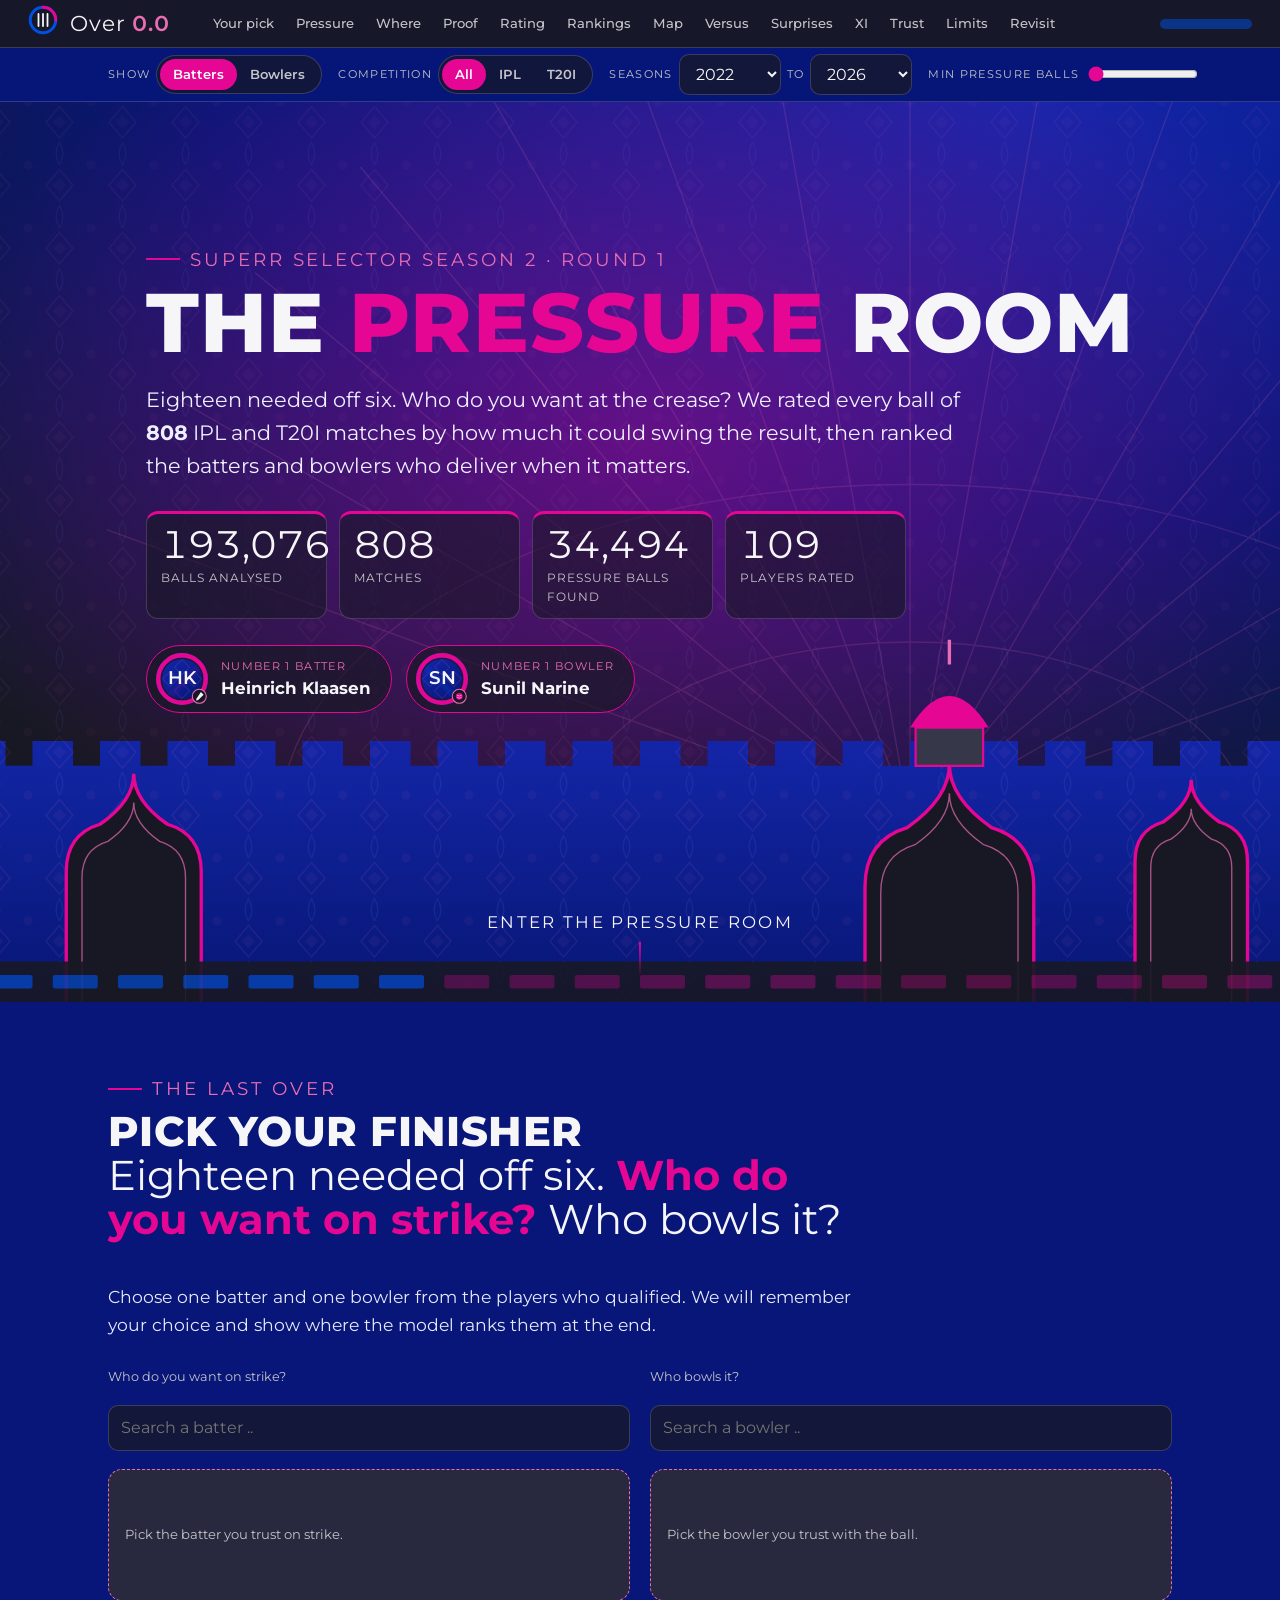
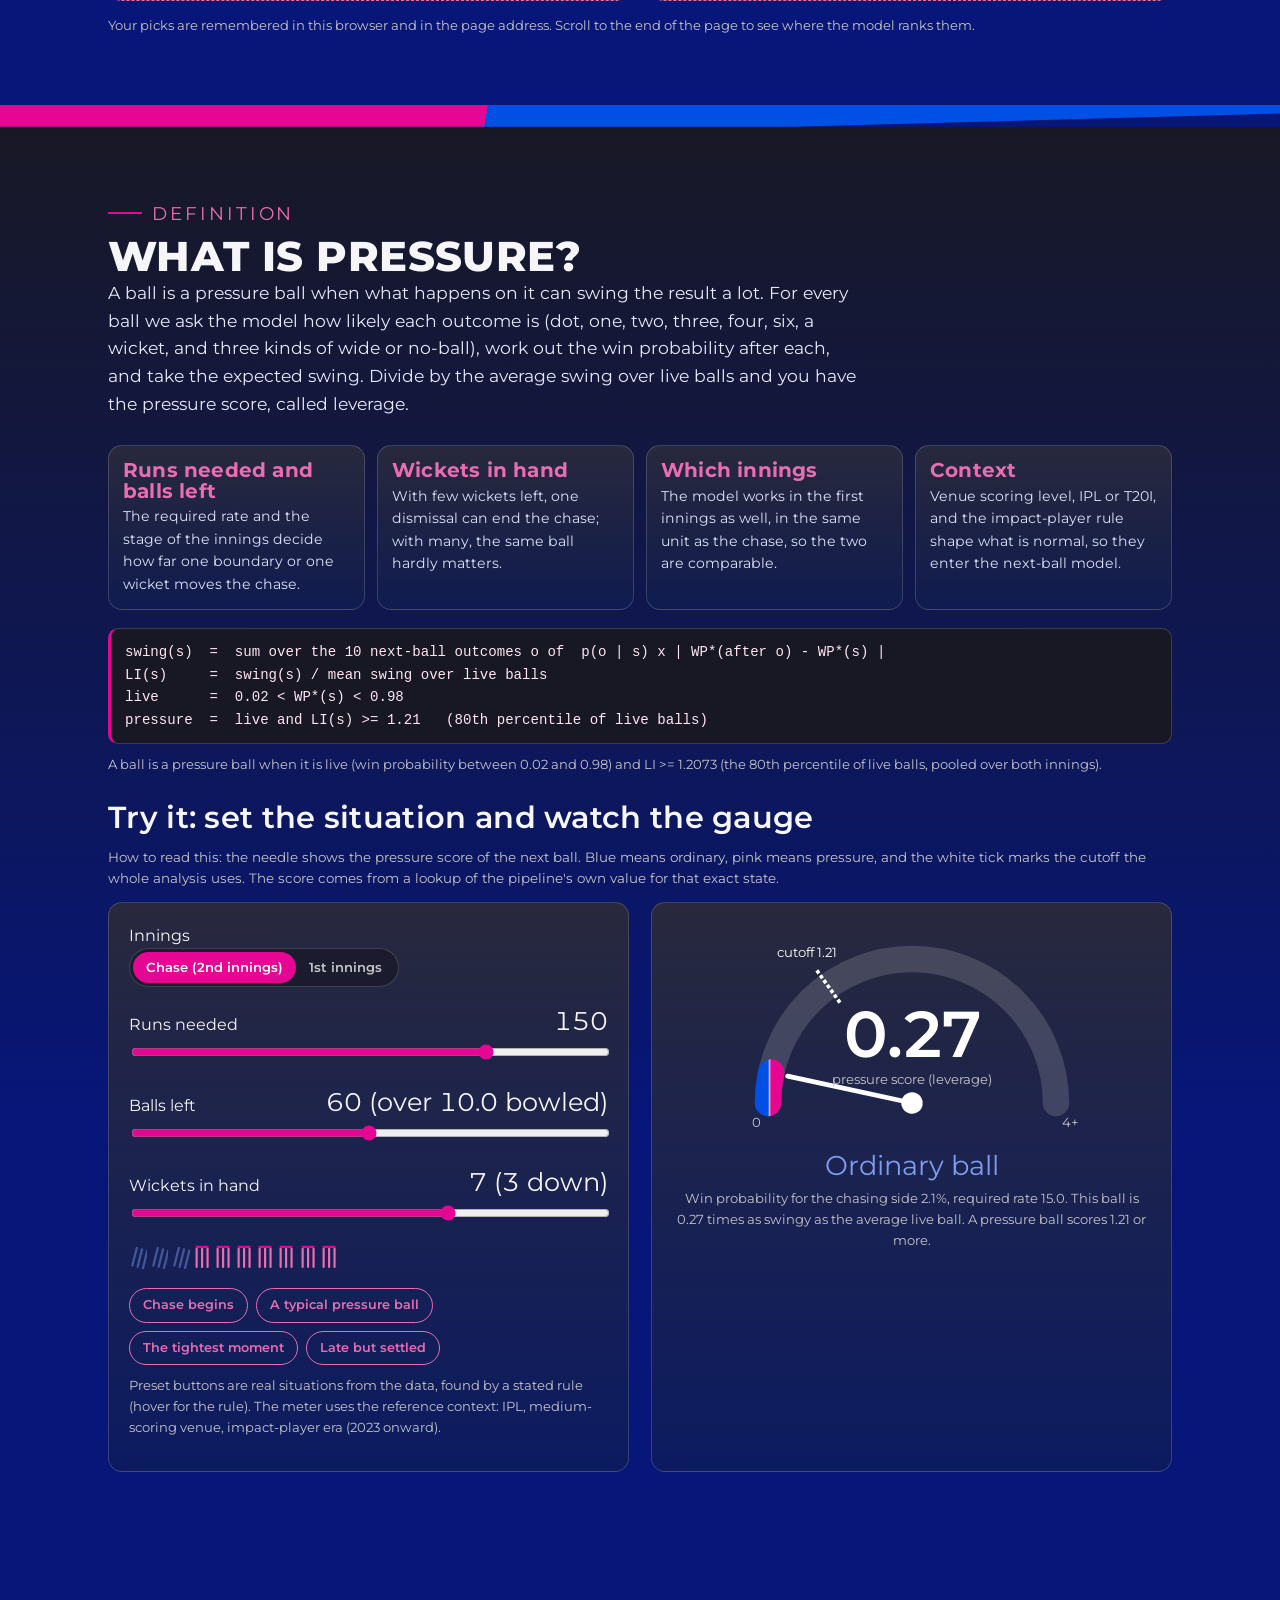
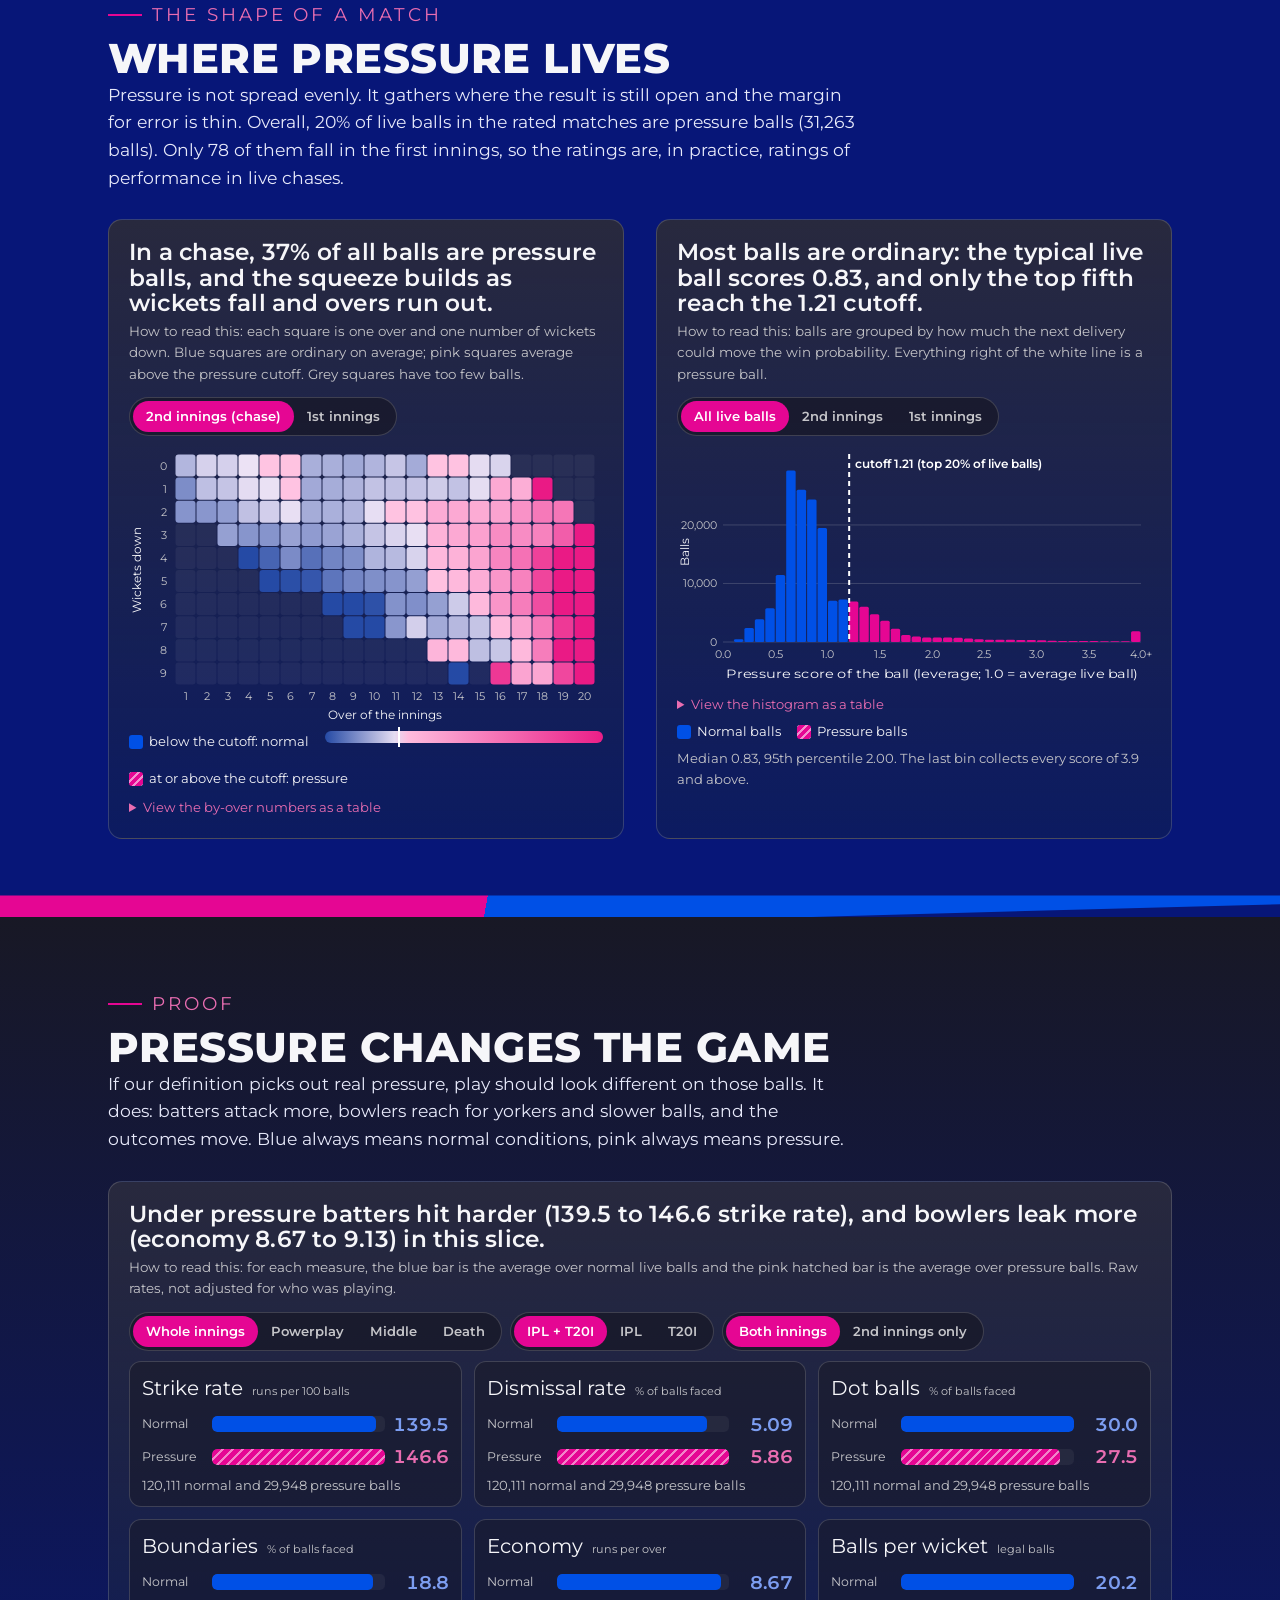
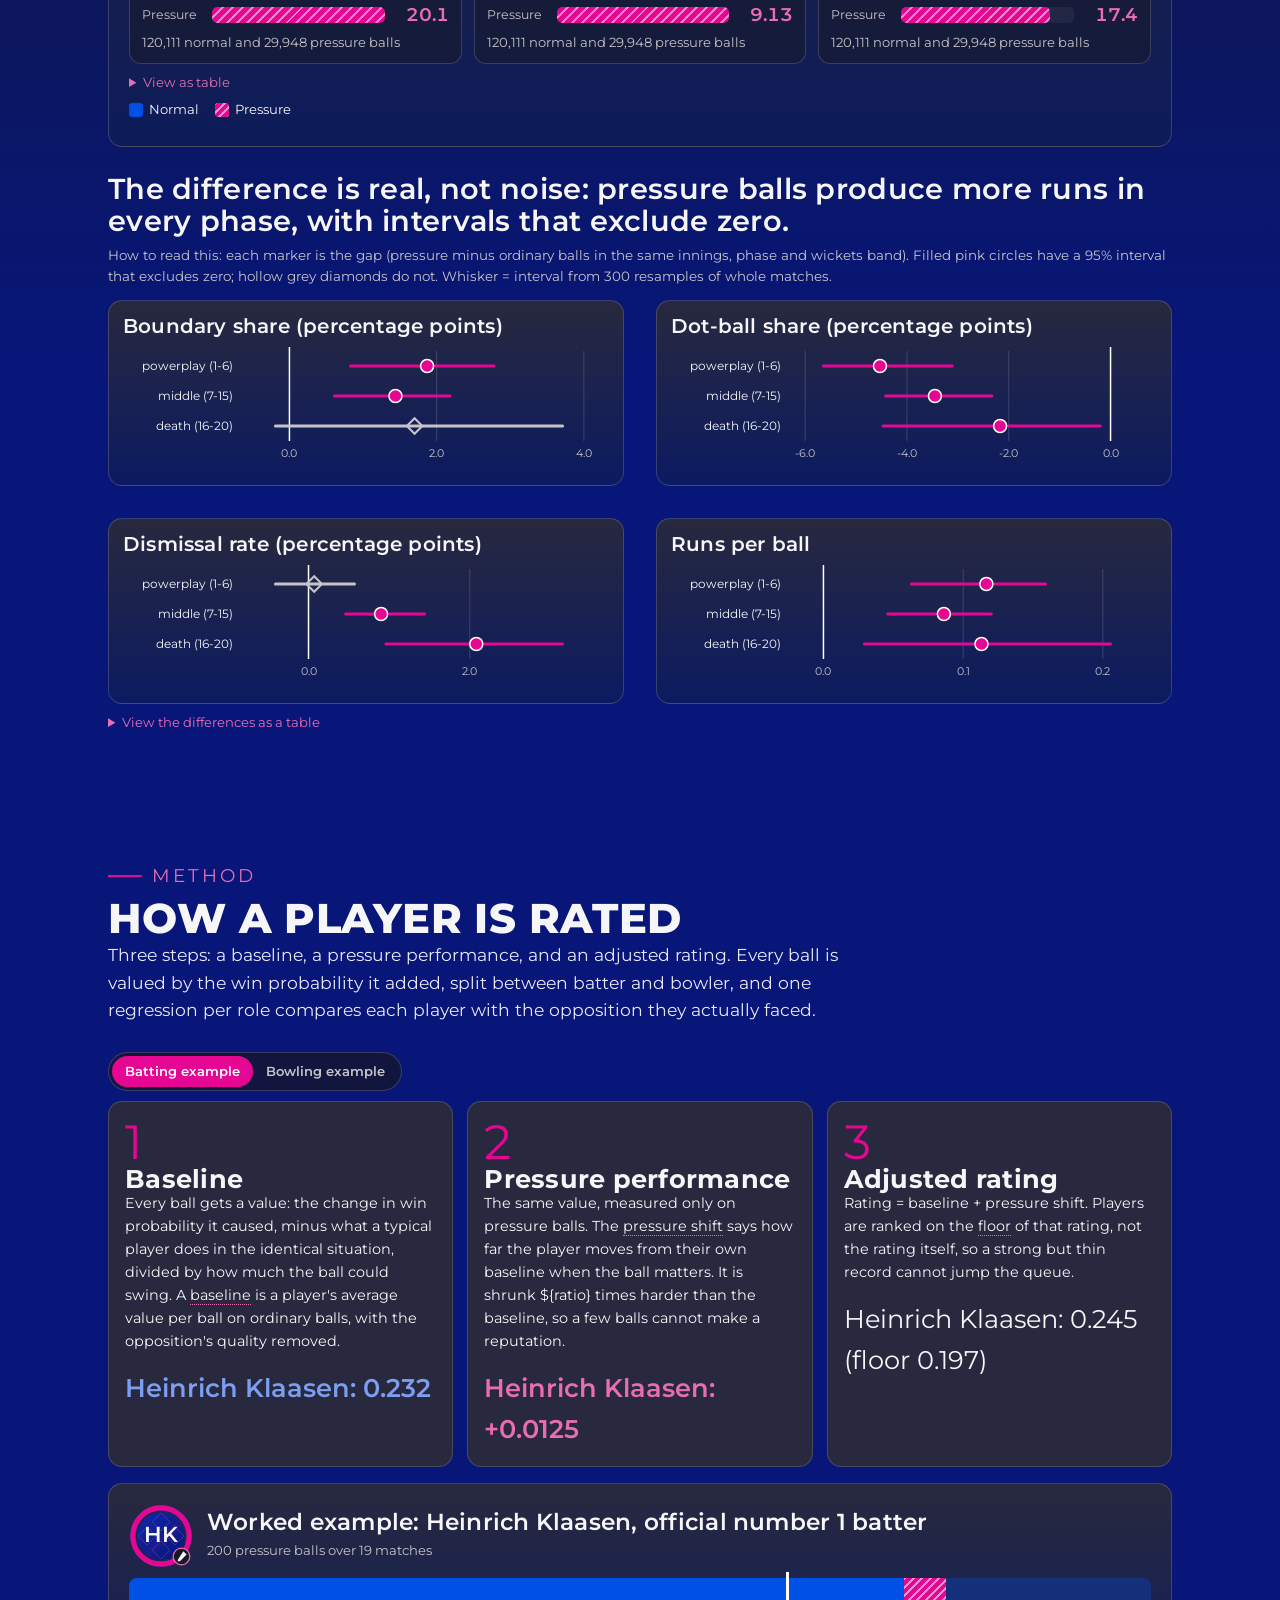
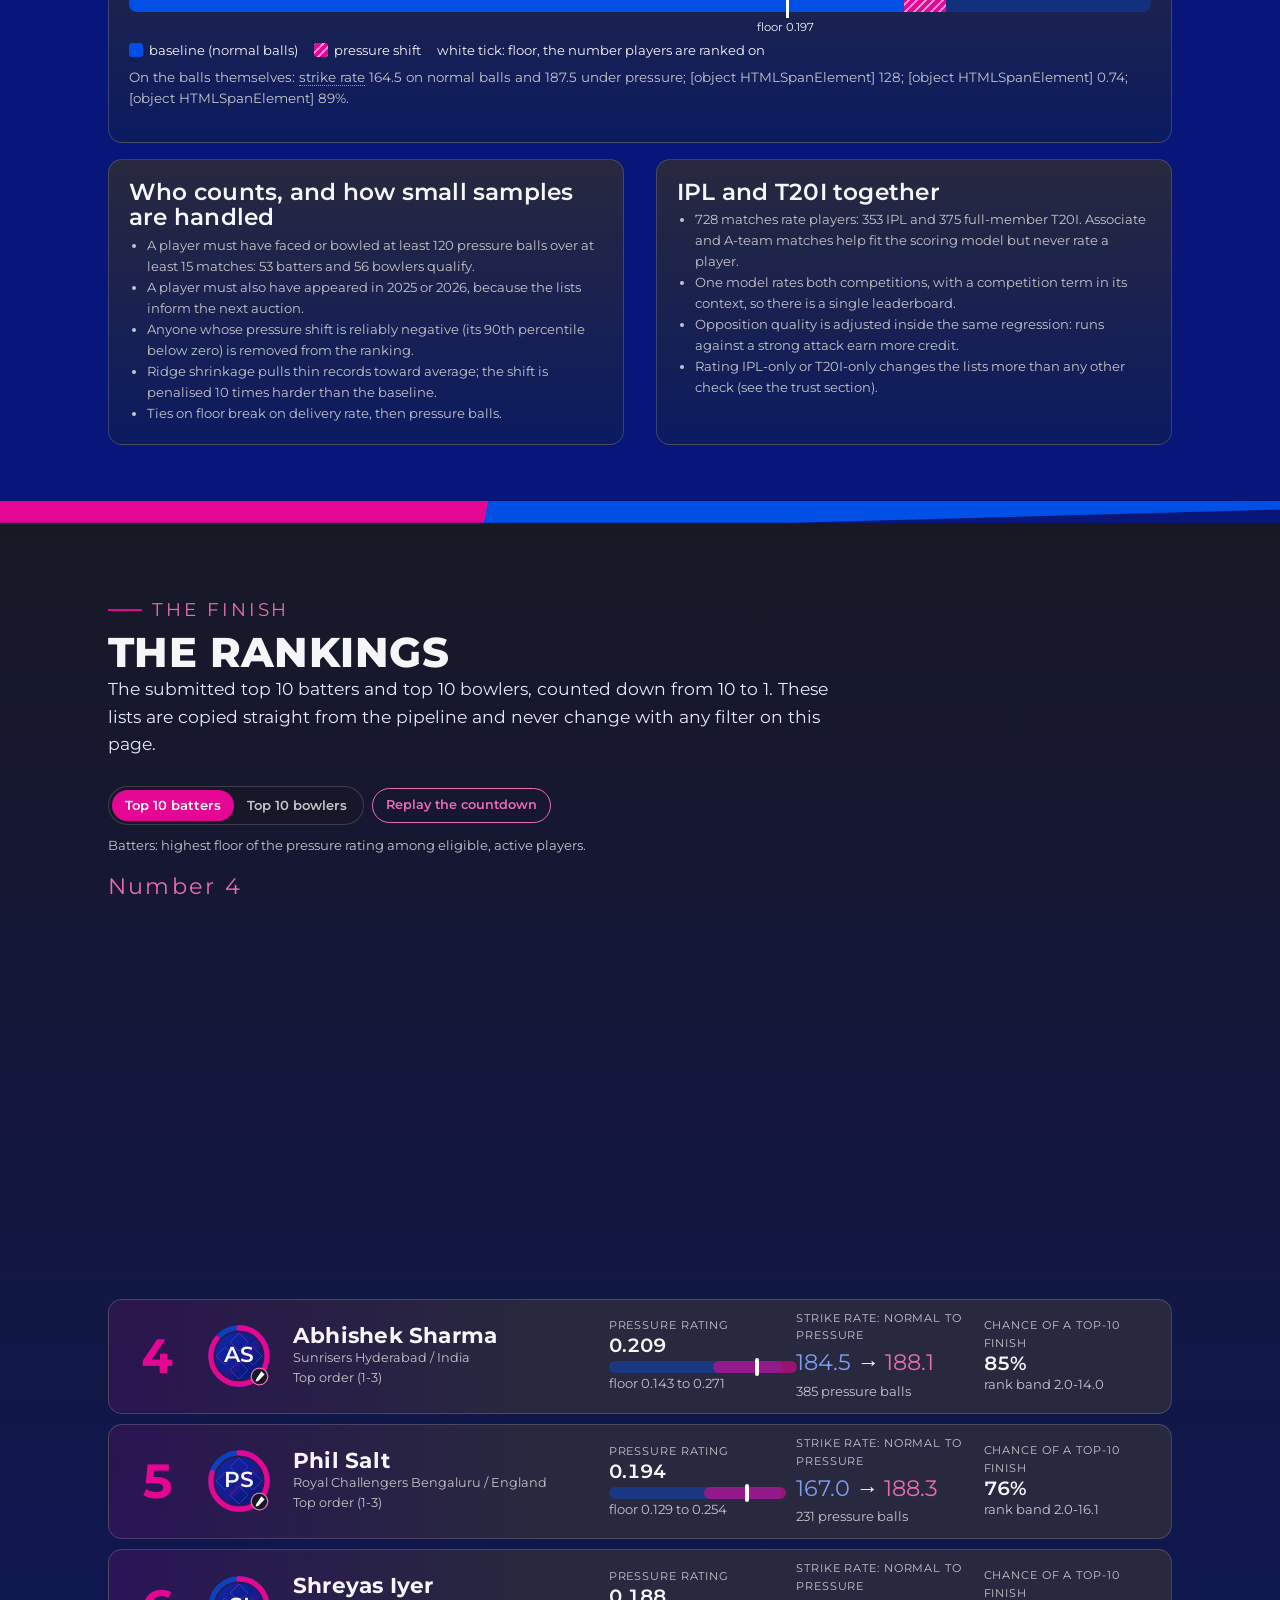
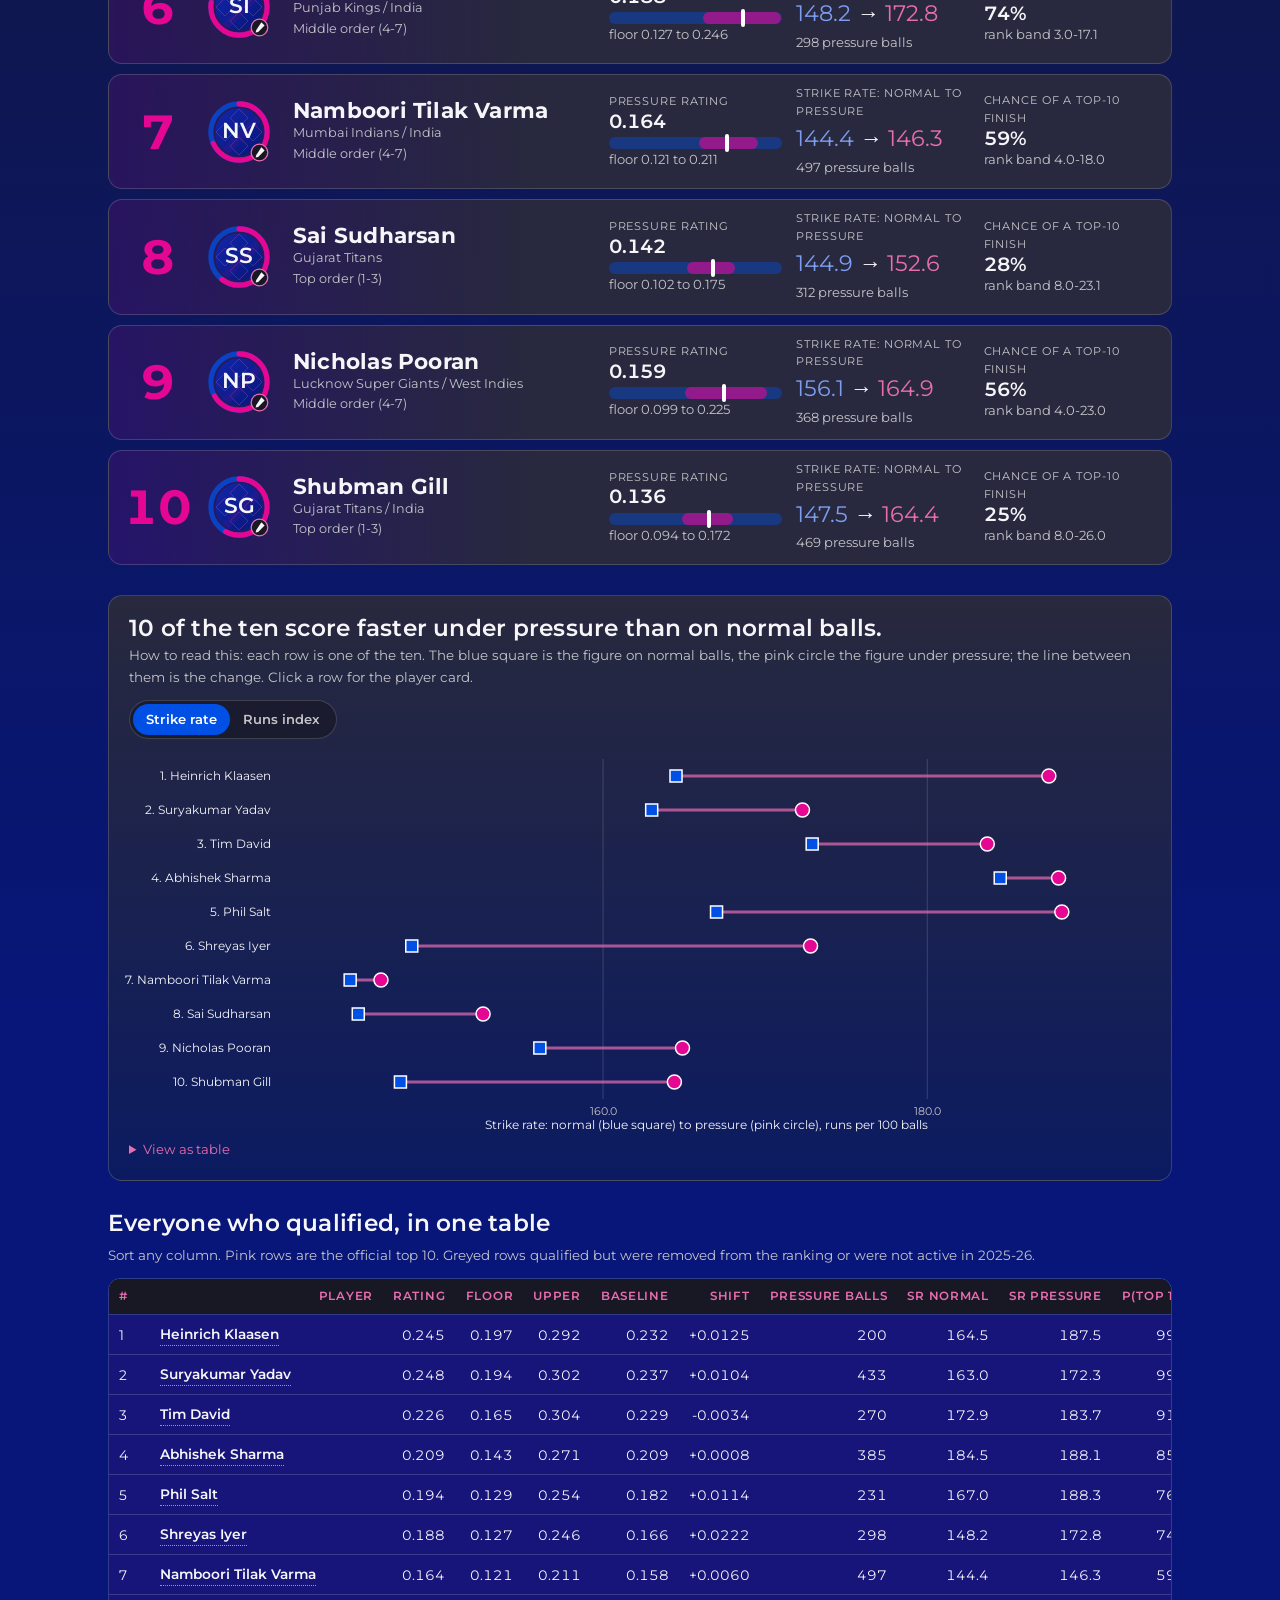
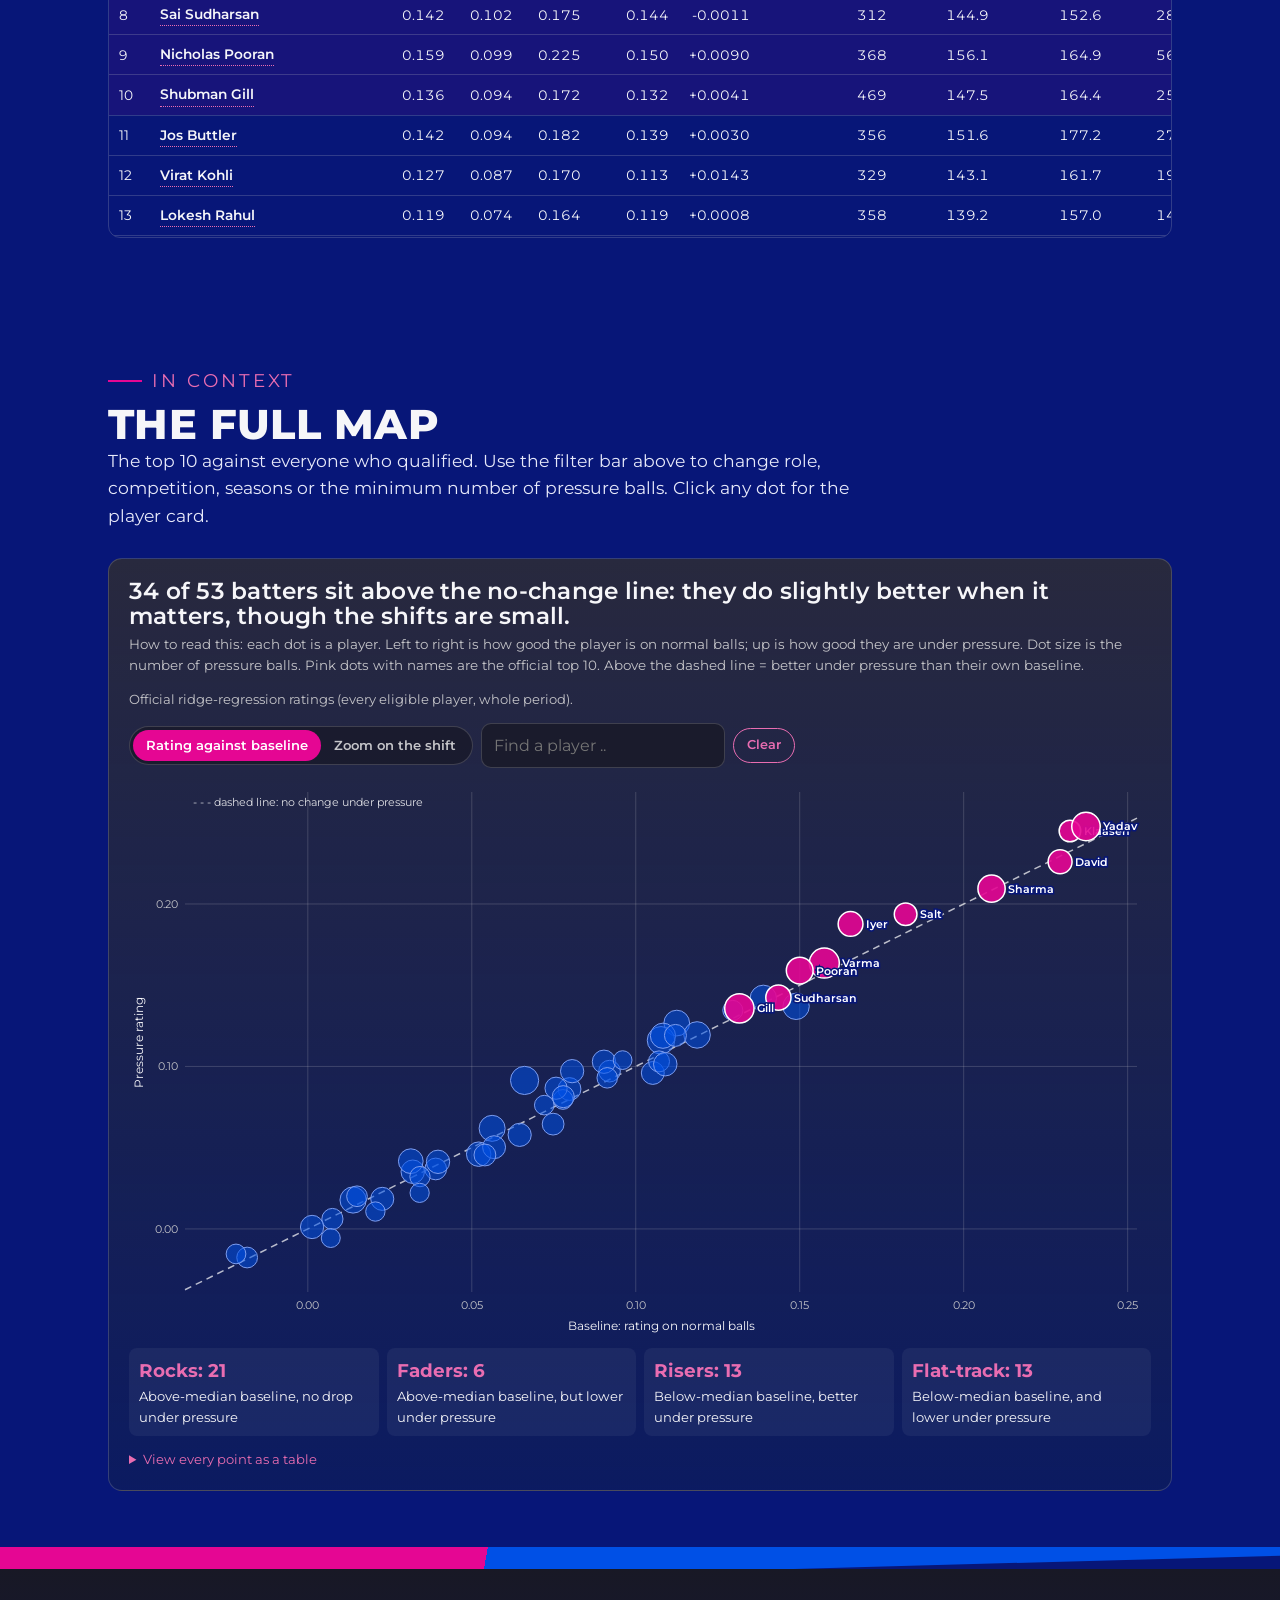
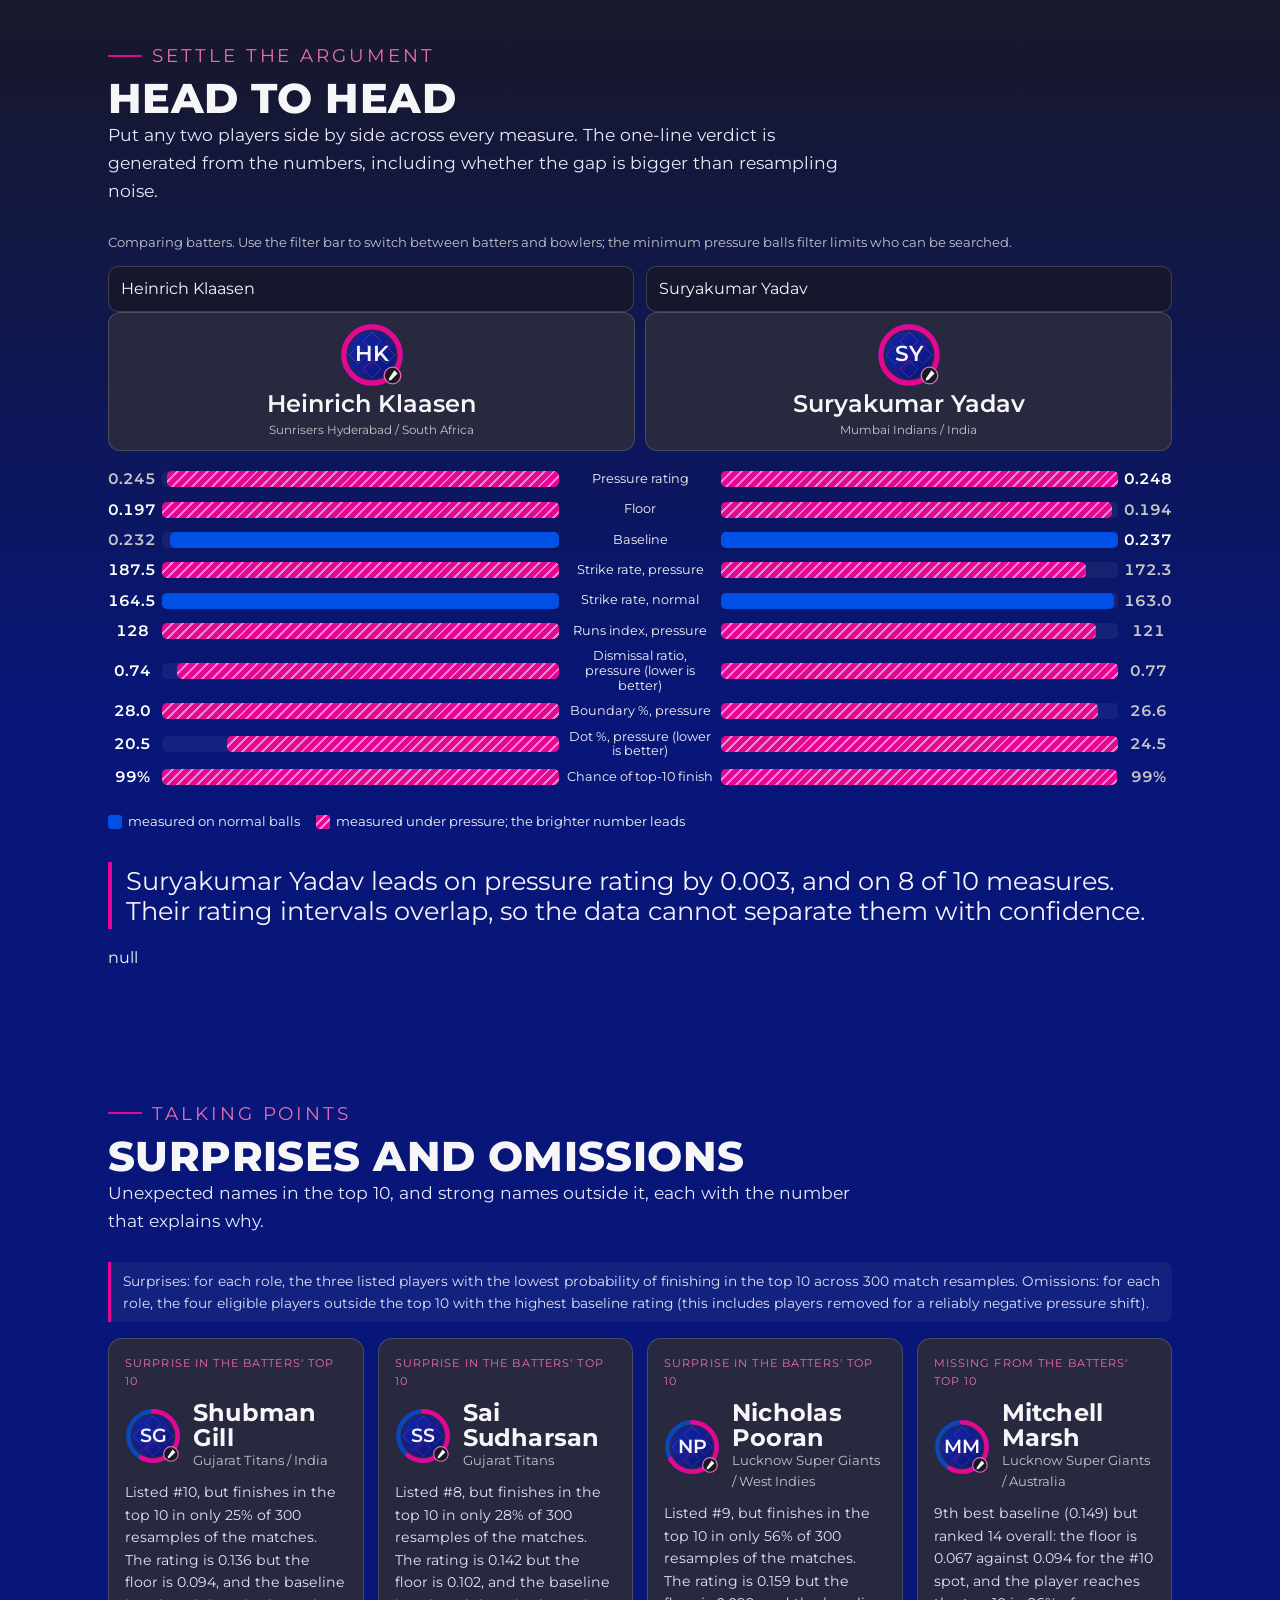
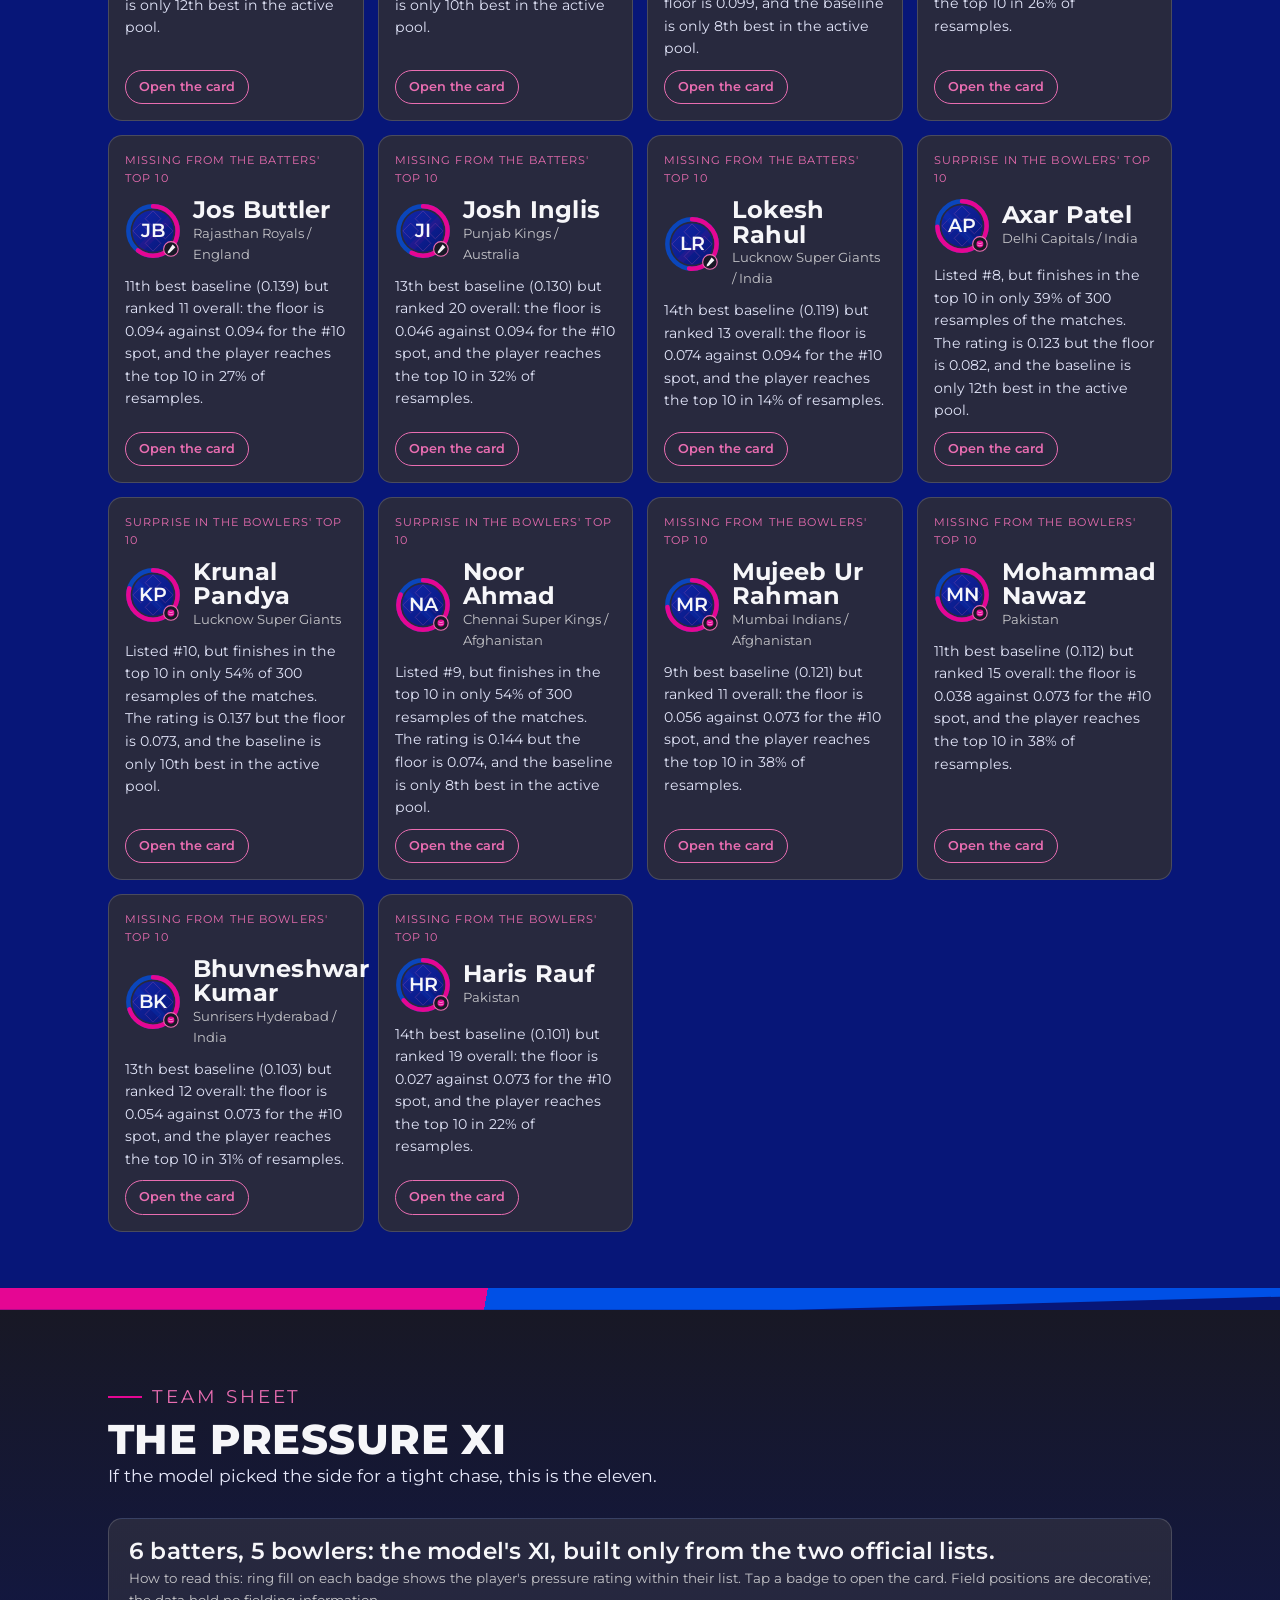
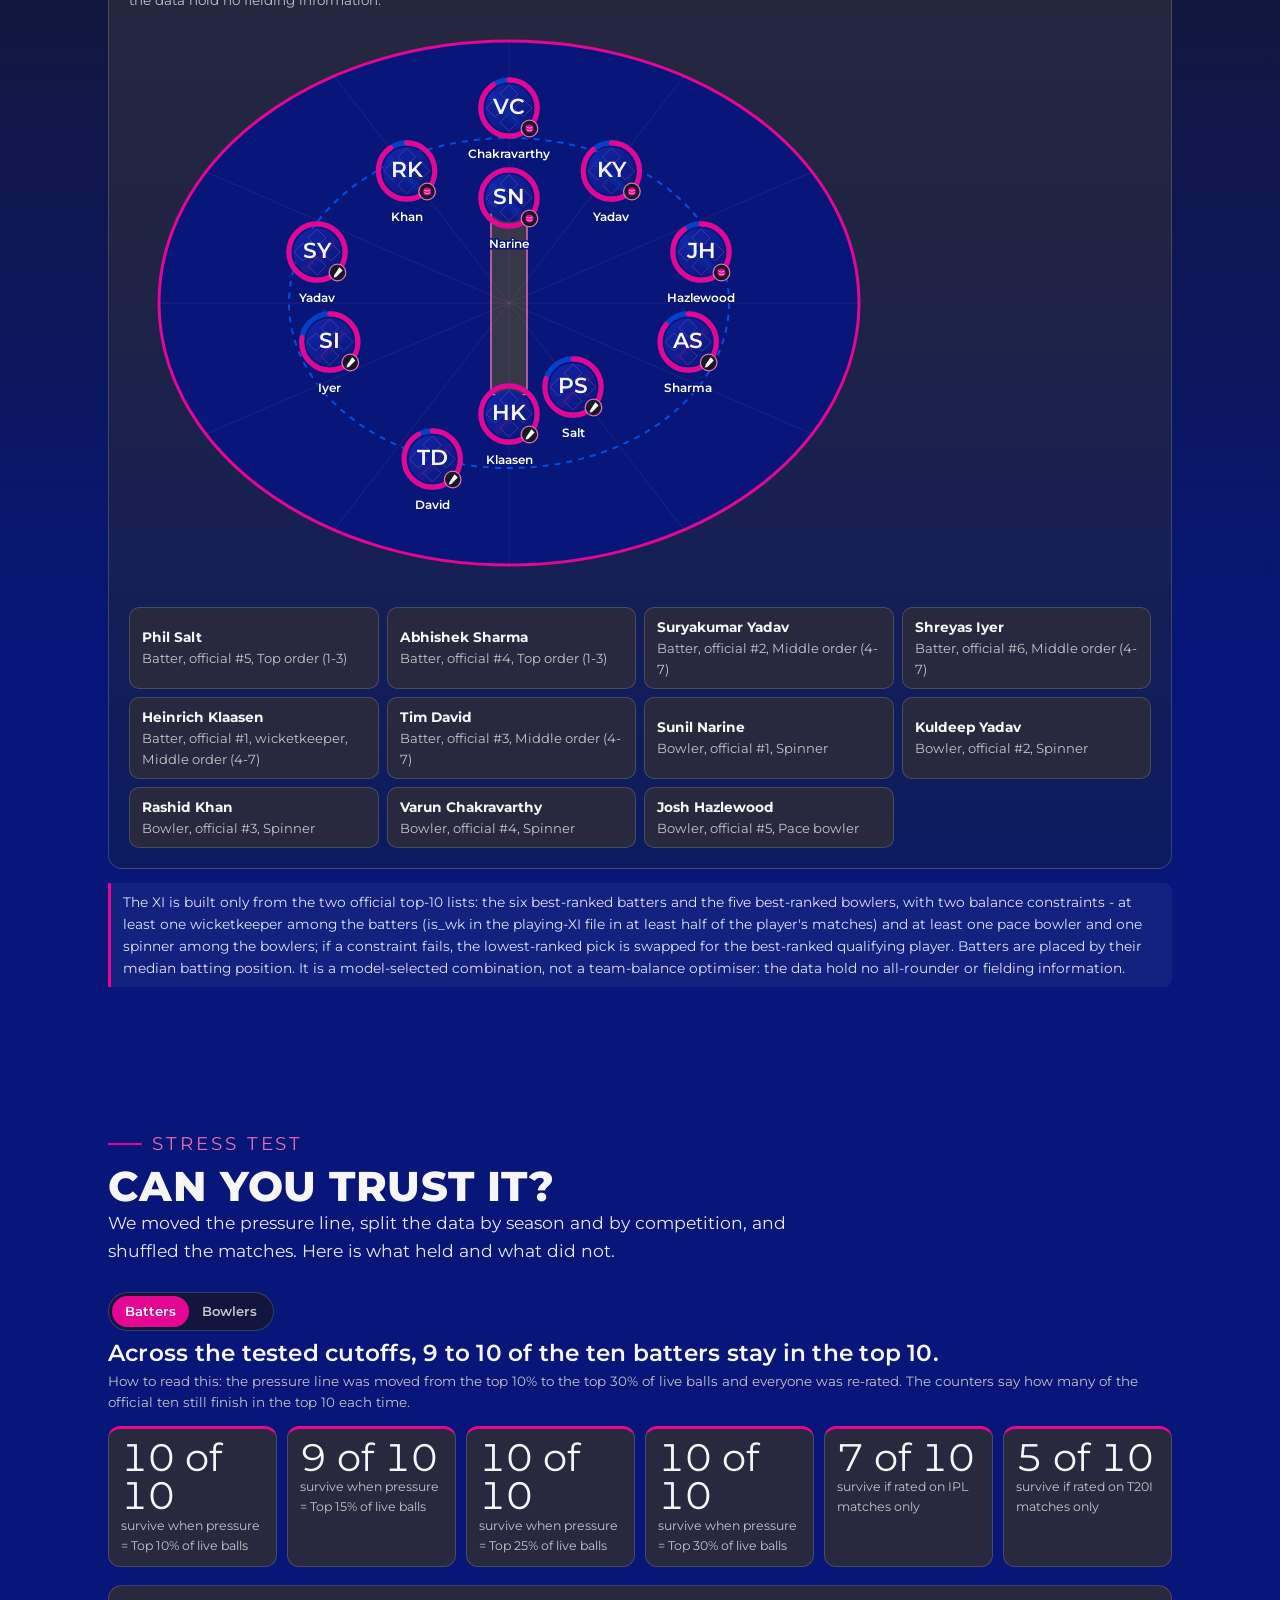
==== commit 6fab9260: "Restyle with Rajasthan Royals palette and Montserrat; mobile fit fixes Co-Authored-By: Claude Sonnet" ====
--- a/index.html
+++ b/index.html
@@ -5,14 +5,14 @@
 <meta name="viewport" content="width=device-width, initial-scale=1">
 <title>The Pressure Room: who delivers when it matters</title>
 <meta name="description" content="An independent SupeRR Selector Season 2 entry: every ball of IPL and T20I cricket from 2022 on, rated by how much it could swing the result, and the top 10 batters and bowlers under pressure.">
-<meta name="theme-color" content="#0B1740">
+<meta name="theme-color" content="#071678">
 <meta property="og:title" content="The Pressure Room">
 <meta property="og:description" content="Who delivers when the chase gets tight? Interactive evidence for the top 10 batters and bowlers under pressure.">
 <meta property="og:type" content="website">
 <meta property="og:image" content="assets/og-image.png">
 <meta name="twitter:card" content="summary_large_image">
 <link rel="icon" href="assets/favicon.svg" type="image/svg+xml">
-<link rel="preload" href="assets/fonts/teko-latin-600-normal.woff2" as="font" type="font/woff2" crossorigin>
+<link rel="preload" href="assets/fonts/montserrat-latin-800-normal.woff2" as="font" type="font/woff2" crossorigin>
 <link rel="stylesheet" href="css/tokens.css">
 <link rel="stylesheet" href="css/layout.css">
 <link rel="stylesheet" href="css/components.css">
--- a/css/tokens.css
+++ b/css/tokens.css
@@ -1,28 +1,27 @@
 /* Design tokens. Colour grammar: BLUE = normal conditions, PINK = pressure. Nothing else is used for data. */
-@font-face{font-family:"Teko";font-weight:500;font-style:normal;font-display:swap;src:url("../assets/fonts/teko-latin-500-normal.woff2") format("woff2")}
-@font-face{font-family:"Teko";font-weight:600;font-style:normal;font-display:swap;src:url("../assets/fonts/teko-latin-600-normal.woff2") format("woff2")}
-@font-face{font-family:"Teko";font-weight:700;font-style:normal;font-display:swap;src:url("../assets/fonts/teko-latin-700-normal.woff2") format("woff2")}
-@font-face{font-family:"Inter";font-weight:400;font-style:normal;font-display:swap;src:url("../assets/fonts/inter-latin-400-normal.woff2") format("woff2")}
-@font-face{font-family:"Inter";font-weight:500;font-style:normal;font-display:swap;src:url("../assets/fonts/inter-latin-500-normal.woff2") format("woff2")}
-@font-face{font-family:"Inter";font-weight:600;font-style:normal;font-display:swap;src:url("../assets/fonts/inter-latin-600-normal.woff2") format("woff2")}
-@font-face{font-family:"Inter";font-weight:700;font-style:normal;font-display:swap;src:url("../assets/fonts/inter-latin-700-normal.woff2") format("woff2")}
+
+@font-face{font-family:"Montserrat";font-weight:400;font-style:normal;font-display:swap;src:url("../assets/fonts/montserrat-latin-400-normal.woff2") format("woff2")}
+@font-face{font-family:"Montserrat";font-weight:500;font-style:normal;font-display:swap;src:url("../assets/fonts/montserrat-latin-500-normal.woff2") format("woff2")}
+@font-face{font-family:"Montserrat";font-weight:600;font-style:normal;font-display:swap;src:url("../assets/fonts/montserrat-latin-600-normal.woff2") format("woff2")}
+@font-face{font-family:"Montserrat";font-weight:700;font-style:normal;font-display:swap;src:url("../assets/fonts/montserrat-latin-700-normal.woff2") format("woff2")}
+@font-face{font-family:"Montserrat";font-weight:800;font-style:normal;font-display:swap;src:url("../assets/fonts/montserrat-latin-800-normal.woff2") format("woff2")}
 
 :root{
-  --rr-pink:#EA1A85;
-  --rr-pink-soft:#FF8CC6;
-  --rr-blue:#254AA5;
+  --rr-pink:#E50693;
+  --rr-pink-soft:#E96DB1;
+  --rr-blue:#0050E6;
   --rr-blue-soft:#7C9DF0;      /* tint of the team blue, used for blue text/lines on dark so contrast stays AA */
-  --rr-navy:#0B1740;
-  --rr-ink:#060B22;
-  --paper:#FFF6FB;
-  --muted:#9AA6CF;
-  --panel:#101F52;             /* raised surface, a tint of navy */
-  --panel-2:#16296A;
-  --line:rgba(154,166,207,.22);
+  --rr-navy:#071678;
+  --rr-ink:#181825;
+  --paper:#F6F6F9;
+  --muted:#C5C5C9;
+  --panel:#28293E;             /* raised surface, a tint of navy */
+  --panel-2:#363749;
+  --line:rgba(197,197,201,.22);
   --focus:#FFD2EA;
 
-  --font-display:"Teko","Barlow Condensed","Arial Narrow",sans-serif;
-  --font-body:"Inter","Manrope",system-ui,-apple-system,"Segoe UI",sans-serif;
+  --font-display:"Montserrat","Arial",system-ui,sans-serif;
+  --font-body:"Montserrat","Arial",system-ui,sans-serif;
 
   --gutter:16px;
   --maxw:1120px;
--- a/css/layout.css
+++ b/css/layout.css
@@ -17,20 +17,20 @@
 .num{font-family:var(--font-display);font-variant-numeric:tabular-nums lining-nums;font-feature-settings:"tnum" 1,"lnum" 1}
 
 /* over ticker + gauge */
-.ticker{position:fixed;inset:0 0 auto 0;height:var(--nav-h);z-index:100;background:rgba(6,11,34,.94);backdrop-filter:blur(8px);border-bottom:1px solid var(--line);display:flex;align-items:center;gap:12px;padding:0 var(--gutter)}
+.ticker{position:fixed;inset:0 0 auto 0;height:var(--nav-h);z-index:100;background:rgba(24,24,37,.94);backdrop-filter:blur(8px);border-bottom:1px solid var(--line);display:flex;align-items:center;gap:12px;padding:0 var(--gutter)}
 .ticker .over{font-family:var(--font-display);font-size:1.35rem;letter-spacing:.04em;white-space:nowrap;min-width:5.6em;font-variant-numeric:tabular-nums}
 .ticker .over b{color:var(--rr-pink-soft);font-weight:600}
 .ticker .bar{position:absolute;left:0;bottom:0;height:3px;width:100%;background:linear-gradient(90deg,var(--rr-blue),var(--rr-pink));transform-origin:left;transform:scaleX(0)}
 .ticker nav{flex:1;display:flex;gap:2px;overflow-x:auto;scrollbar-width:none;mask-image:linear-gradient(90deg,transparent 0,#000 12px,#000 calc(100% - 20px),transparent)}
 .ticker nav::-webkit-scrollbar{display:none}
 .ticker nav a{color:var(--muted);text-decoration:none;font-size:.82rem;font-weight:500;white-space:nowrap;padding:6px 10px;border-radius:999px}
-.ticker nav a:hover,.ticker nav a[aria-current="true"]{color:#fff;background:rgba(234,26,133,.28)}
-.gauge-mini{width:92px;height:10px;border-radius:999px;background:rgba(37,74,165,.5);overflow:hidden;flex:none;position:relative}
+.ticker nav a:hover,.ticker nav a[aria-current="true"]{color:#fff;background:rgba(229,6,147,.28)}
+.gauge-mini{width:92px;height:10px;border-radius:999px;background:rgba(0,80,230,.5);overflow:hidden;flex:none;position:relative}
 .gauge-mini i{display:block;height:100%;width:0;background:linear-gradient(90deg,var(--rr-blue),var(--rr-pink));border-radius:999px;transition:width .2s}
 @media (max-width:640px){.gauge-mini{display:none}.ticker .over{min-width:0}}
 
 /* global filter bar */
-.filters{position:sticky;top:var(--nav-h);z-index:90;background:rgba(11,23,64,.96);backdrop-filter:blur(8px);border-bottom:1px solid var(--line);margin-top:var(--nav-h)}
+.filters{position:sticky;top:var(--nav-h);z-index:90;background:rgba(7,22,120,.96);backdrop-filter:blur(8px);border-bottom:1px solid var(--line);margin-top:var(--nav-h)}
 .filters .wrap{display:flex;gap:10px 16px;align-items:center;flex-wrap:nowrap;overflow-x:auto;min-height:var(--filter-h);scrollbar-width:thin;padding-top:6px;padding-bottom:6px}
 .filters .lbl{font-size:.7rem;text-transform:uppercase;letter-spacing:.12em;color:var(--muted);white-space:nowrap}
 .filters .grp{display:flex;align-items:center;gap:6px;flex:none}
@@ -49,7 +49,7 @@
 /* seam stitch divider */
 .stitch{height:14px;margin:0;background:
   radial-gradient(circle at 50% 50%,transparent 0 3px,transparent 3px) 0 0/22px 14px;position:relative}
-.stitch::before{content:"";position:absolute;left:var(--gutter);right:var(--gutter);top:50%;border-top:2px dashed rgba(255,140,198,.45)}
+.stitch::before{content:"";position:absolute;left:var(--gutter);right:var(--gutter);top:50%;border-top:2px dashed rgba(233,109,177,.45)}
 .stitch::after{content:"";position:absolute;left:50%;top:50%;width:12px;height:12px;margin:-6px;border-radius:50%;background:var(--rr-navy);border:2px solid var(--rr-pink)}
 
 footer{background:var(--rr-ink);padding:48px 0 64px;border-top:1px solid var(--line);color:var(--muted);font-size:.92rem}
--- a/css/components.css
+++ b/css/components.css
@@ -1,14 +1,14 @@
 /* ---------- buttons, toggles, inputs ---------- */
 .btn{font:inherit;font-weight:600;font-size:.92rem;border:0;cursor:pointer;border-radius:999px;padding:10px 20px;background:var(--rr-pink);color:#fff;transition:transform .15s,background .15s}
-.btn:hover{background:#ff2f98;transform:translateY(-1px)}
+.btn:hover{background:#E50693;transform:translateY(-1px)}
 .btn.ghost{background:transparent;border:1.5px solid var(--rr-pink-soft);color:var(--rr-pink-soft)}
-.btn.ghost:hover{background:rgba(255,140,198,.12);color:#fff}
+.btn.ghost:hover{background:rgba(233,109,177,.12);color:#fff}
 .btn.small{padding:6px 13px;font-size:.8rem}
-.seg{display:inline-flex;flex-wrap:wrap;max-width:100%;background:rgba(6,11,34,.7);border:1px solid var(--line);border-radius:999px;padding:3px;flex:none}
+.seg{display:inline-flex;flex-wrap:wrap;max-width:100%;background:rgba(24,24,37,.7);border:1px solid var(--line);border-radius:999px;padding:3px;flex:none}
 .seg button{font:inherit;font-size:.82rem;font-weight:600;color:var(--muted);background:none;border:0;border-radius:999px;padding:5px 13px;cursor:pointer;white-space:nowrap}
 .seg button[aria-pressed="true"]{background:var(--rr-pink);color:#fff}
 .seg.blue button[aria-pressed="true"]{background:var(--rr-blue)}
-input[type=search],input[type=text],select{font:inherit;color:var(--paper);background:rgba(6,11,34,.75);border:1.5px solid var(--line);border-radius:10px;padding:9px 12px;min-width:0}
+input[type=search],input[type=text],select{font:inherit;color:var(--paper);background:rgba(24,24,37,.75);border:1.5px solid var(--line);border-radius:10px;padding:9px 12px;min-width:0}
 select{padding-right:28px}
 input[type=range]{width:100%;accent-color:var(--rr-pink)}
 label.fld{display:block;font-size:.8rem;color:var(--muted);margin-bottom:4px}
@@ -49,15 +49,15 @@
 table.t th button{all:unset;cursor:pointer}
 table.t th button:focus-visible{outline:3px solid var(--focus)}
 table.t th[aria-sort]{color:var(--rr-pink-soft)}
-table.t tbody tr:hover{background:rgba(234,26,133,.1)}
+table.t tbody tr:hover{background:rgba(229,6,147,.1)}
 table.t td.name{text-align:left}
 table.t td.name button{all:unset;cursor:pointer;color:var(--paper);font-weight:600;border-bottom:1px dotted var(--rr-pink-soft)}
 table.t td.name button:focus-visible{outline:3px solid var(--focus)}
-table.t tr.top td{background:rgba(234,26,133,.07)}
+table.t tr.top td{background:rgba(229,6,147,.07)}
 table.t tr.rem td{opacity:.7}
 
 /* ---------- hero ---------- */
-.hero{position:relative;min-height:100svh;display:flex;align-items:center;padding:calc(var(--nav-h) + var(--filter-h) + 10px) 0 250px;overflow:hidden;background:radial-gradient(120% 90% at 80% 0%,#1d3a96 0%,var(--rr-navy) 52%,var(--rr-ink) 100%)}
+.hero{position:relative;min-height:100svh;display:flex;align-items:center;padding:calc(var(--nav-h) + var(--filter-h) + 10px) 0 250px;overflow:hidden;background:radial-gradient(120% 90% at 80% 0%,#1226AB 0%,var(--rr-navy) 52%,var(--rr-ink) 100%)}
 .hero .art{position:absolute;inset:0;pointer-events:none}
 .hero .art svg{width:100%;height:100%}
 .hero .inner{position:relative;z-index:2}
@@ -65,12 +65,12 @@
 .hero .claim{font-size:clamp(1.05rem,2.4vw,1.3rem);max-width:60ch;color:#EEF0FF;margin:18px 0 28px}
 .counters{display:grid;grid-template-columns:repeat(2,1fr);gap:12px;max-width:760px}
 @media (min-width:720px){.counters{grid-template-columns:repeat(4,1fr)}}
-.counter{background:rgba(6,11,34,.6);border:1px solid var(--line);border-radius:12px;padding:12px 14px;border-top:3px solid var(--rr-pink)}
+.counter{background:rgba(24,24,37,.6);border:1px solid var(--line);border-radius:12px;padding:12px 14px;border-top:3px solid var(--rr-pink)}
 .counter .v{font-family:var(--font-display);font-size:2.6rem;line-height:1;font-variant-numeric:tabular-nums}
 .counter .l{font-size:.75rem;color:var(--muted);text-transform:uppercase;letter-spacing:.08em;margin-top:4px}
 .teasers{display:flex;gap:14px;flex-wrap:wrap;margin:26px 0 0}
-.teaser{display:flex;align-items:center;gap:12px;background:rgba(6,11,34,.68);border:1px solid var(--rr-pink);border-radius:999px;padding:6px 20px 6px 8px;cursor:pointer;color:inherit;font:inherit;text-align:left}
-.teaser:hover{background:rgba(234,26,133,.2)}
+.teaser{display:flex;align-items:center;gap:12px;background:rgba(24,24,37,.68);border:1px solid var(--rr-pink);border-radius:999px;padding:6px 20px 6px 8px;cursor:pointer;color:inherit;font:inherit;text-align:left}
+.teaser:hover{background:rgba(229,6,147,.2)}
 .teaser small{display:block;color:var(--rr-pink-soft);font-size:.7rem;text-transform:uppercase;letter-spacing:.12em}
 .teaser b{font-family:var(--font-display);font-size:1.35rem;font-weight:600;line-height:1.1}
 .cue{position:absolute;bottom:26px;left:50%;transform:translateX(-50%);z-index:3;text-align:center;color:var(--paper);text-decoration:none;font-family:var(--font-display);letter-spacing:.14em;font-size:1.05rem;text-transform:uppercase}
@@ -82,7 +82,7 @@
 .ss input{width:100%}
 .ss ul{position:absolute;left:0;right:0;top:100%;margin:4px 0 0;padding:4px;list-style:none;background:var(--rr-ink);border:1px solid var(--rr-pink-soft);border-radius:10px;max-height:260px;overflow:auto;z-index:60;box-shadow:0 14px 30px rgba(0,0,0,.45)}
 .ss li{padding:7px 10px;border-radius:7px;cursor:pointer;display:flex;justify-content:space-between;gap:10px;font-size:.9rem}
-.ss li[aria-selected="true"],.ss li:hover{background:rgba(234,26,133,.35)}
+.ss li[aria-selected="true"],.ss li:hover{background:rgba(229,6,147,.35)}
 .ss li small{color:var(--muted)}
 
 /* ---------- avatar and pick ---------- */
@@ -115,7 +115,7 @@
 
 /* ---------- rankings ---------- */
 .rank-list{display:grid;gap:10px;margin-top:18px}
-.rcard{display:grid;grid-template-columns:54px 64px 1fr;gap:10px 14px;align-items:center;background:linear-gradient(90deg,rgba(234,26,133,.12),var(--panel) 40%);border:1px solid var(--line);border-radius:var(--radius);padding:10px 14px;cursor:pointer;text-align:left;font:inherit;color:inherit;width:100%;position:relative}
+.rcard{display:grid;grid-template-columns:54px 64px 1fr;gap:10px 14px;align-items:center;background:linear-gradient(90deg,rgba(229,6,147,.12),var(--panel) 40%);border:1px solid var(--line);border-radius:var(--radius);padding:10px 14px;cursor:pointer;text-align:left;font:inherit;color:inherit;width:100%;position:relative}
 .rcard:hover{border-color:var(--rr-pink-soft)}
 .rcard .no{font-family:var(--font-display);font-size:3.2rem;line-height:1;color:var(--rr-pink);text-align:center;font-weight:700}
 .rcard .meta h3{font-size:1.7rem;margin-bottom:2px}
@@ -127,7 +127,7 @@
 .nvp{display:flex;align-items:center;gap:6px;font-family:var(--font-display);font-size:1.4rem}
 .nvp .n{color:var(--rr-blue-soft)}
 .nvp .p{color:var(--rr-pink-soft)}
-.unc{position:relative;height:12px;border-radius:6px;background:rgba(37,74,165,.4);margin-top:5px;min-width:90px}
+.unc{position:relative;height:12px;border-radius:6px;background:rgba(0,80,230,.4);margin-top:5px;min-width:90px}
 .unc i{position:absolute;top:0;bottom:0;border-radius:6px;background:var(--rr-pink);opacity:.6}
 .unc b{position:absolute;top:-3px;width:4px;height:18px;border-radius:2px;background:#fff;margin-left:-2px}
 .rcard.hidden{opacity:0;transform:translateY(16px) scale(.97)}
@@ -143,7 +143,7 @@
 .pc-head h2{font-size:clamp(2rem,6vw,3rem)}
 .chips{display:flex;gap:6px;flex-wrap:wrap;margin-top:6px}
 .chip{font-size:.74rem;font-weight:600;padding:3px 10px;border-radius:999px;background:rgba(255,255,255,.08);border:1px solid var(--line)}
-.chip.pink{background:rgba(234,26,133,.28);border-color:var(--rr-pink)}
+.chip.pink{background:rgba(229,6,147,.28);border-color:var(--rr-pink)}
 .pc-stats{display:grid;grid-template-columns:repeat(auto-fit,minmax(120px,1fr));gap:10px;margin:18px 0}
 .pc-stats > div{background:var(--panel);border:1px solid var(--line);border-radius:10px;padding:8px 12px}
 .pc-stats .k{font-size:.68rem;text-transform:uppercase;letter-spacing:.08em;color:var(--muted)}
@@ -188,8 +188,8 @@
 .xi-names button:focus-visible{outline:3px solid var(--focus)}
 .xi-names button:hover{border-color:var(--rr-pink-soft)}
 .rule{font-size:.86rem;color:#DDE1F7;background:rgba(255,255,255,.05);border-left:3px solid var(--rr-pink);padding:8px 12px;border-radius:0 8px 8px 0}
-.fail{background:rgba(234,26,133,.1);border:1px dashed var(--rr-pink);border-radius:10px;padding:12px;color:var(--rr-pink-soft);font-size:.88rem}
-.reveal-card{background:linear-gradient(135deg,rgba(234,26,133,.3),var(--panel));border:2px solid var(--rr-pink);border-radius:20px;padding:22px}
+.fail{background:rgba(229,6,147,.1);border:1px dashed var(--rr-pink);border-radius:10px;padding:12px;color:var(--rr-pink-soft);font-size:.88rem}
+.reveal-card{background:linear-gradient(135deg,rgba(229,6,147,.3),var(--panel));border:2px solid var(--rr-pink);border-radius:20px;padding:22px}
 .step{display:grid;grid-template-columns:1fr;gap:14px}
 @media (min-width:860px){.step{grid-template-columns:repeat(3,1fr)}}
 .step .s{background:var(--panel);border:1px solid var(--line);border-radius:var(--radius);padding:16px;position:relative}
@@ -210,4 +210,28 @@
 .mrow .d{margin-left:auto;font-size:.8rem;color:var(--muted)}
 .mrow button{all:unset;cursor:pointer;font-weight:600;border-bottom:1px dotted var(--rr-pink-soft)}
 .mrow button:focus-visible{outline:3px solid var(--focus)}
-.mrow.in{background:rgba(234,26,133,.12)}
+.mrow.in{background:rgba(229,6,147,.12)}
+
+/* Franchise-style accents: pink-to-blue diagonal band between sections, solid pink buttons, bold uppercase headings */
+.stitch{height:22px;background:linear-gradient(100deg,var(--rr-pink) 0 38%,var(--rr-blue) 38% 100%);clip-path:polygon(0 0,100% 0,100% 40%,62% 100%,0 100%);position:relative}
+.stitch::before,.stitch::after{display:none}
+h2{font-weight:800;text-transform:uppercase;letter-spacing:.01em;line-height:1.08}
+h2{font-size:clamp(1.7rem,4.2vw,2.6rem)}
+h3,h4{font-weight:700}
+h1{font-weight:800}
+.sec-head .kicker::before{background:var(--rr-pink)}
+footer{border-top:4px solid var(--rr-pink)}
+footer .brand{font-weight:800;text-transform:uppercase}
+/* wider Montserrat: keep ranking cards inside narrow screens */
+.rcard{grid-template-columns:40px 56px minmax(0,1fr)}
+.rcard .no{font-size:2.2rem}
+.rcard .meta{min-width:0}
+.rcard .meta h3{font-size:1.15rem;overflow-wrap:anywhere}
+.rcard .stats{grid-template-columns:repeat(2,minmax(0,1fr))}
+.rcard .stats .vv{font-size:1.2rem;font-weight:600}
+@media (min-width:760px){.rcard{grid-template-columns:70px 72px minmax(190px,1.1fr) 2fr}.rcard .no{font-size:3rem}.rcard .meta h3{font-size:1.35rem}.rcard .stats{grid-template-columns:repeat(3,minmax(0,1fr))}}
+h1{font-size:clamp(2.3rem,9.5vw,5.2rem);overflow-wrap:anywhere}
+.teaser{max-width:100%;min-width:0}
+.teaser b{font-size:1.05rem;font-weight:700}
+.counters>*{min-width:0}
+.counters .num,.counters .v{font-size:clamp(1.5rem,7vw,2.4rem)}
--- a/css/charts.css
+++ b/css/charts.css
@@ -2,7 +2,7 @@
 .pb-grid{display:grid;grid-template-columns:1fr;gap:12px}
 @media (min-width:640px){.pb-grid{grid-template-columns:1fr 1fr}}
 @media (min-width:1000px){.pb-grid{grid-template-columns:repeat(3,1fr)}}
-.pb{background:rgba(6,11,34,.5);border:1px solid var(--line);border-radius:12px;padding:10px 12px}
+.pb{background:rgba(24,24,37,.5);border:1px solid var(--line);border-radius:12px;padding:10px 12px}
 .pb-title{font-family:var(--font-display);font-size:1.25rem;margin-bottom:6px}
 .pb-title small{font-family:var(--font-body);font-size:.7rem;color:var(--muted);margin-left:6px}
 .pb-row{display:grid;grid-template-columns:62px 1fr 56px;align-items:center;gap:8px;font-size:.78rem;margin:3px 0}
@@ -32,3 +32,6 @@
 .mr .side i.n{background:var(--rr-blue)}
 .mr .side i.p{background:var(--rr-pink);background-image:repeating-linear-gradient(135deg,rgba(255,255,255,.5) 0 2px,transparent 2px 7px)}
 .stumps svg{display:block}
+.mr{grid-template-columns:48px minmax(0,1fr) minmax(96px,150px) minmax(0,1fr) 48px}
+.mr .v{font-size:.95rem;font-weight:600}
+@media (max-width:560px){.mr{grid-template-columns:36px minmax(0,1fr) minmax(56px,1fr) minmax(0,1fr) 36px;font-size:.66rem}.mr .lab{overflow-wrap:anywhere}}
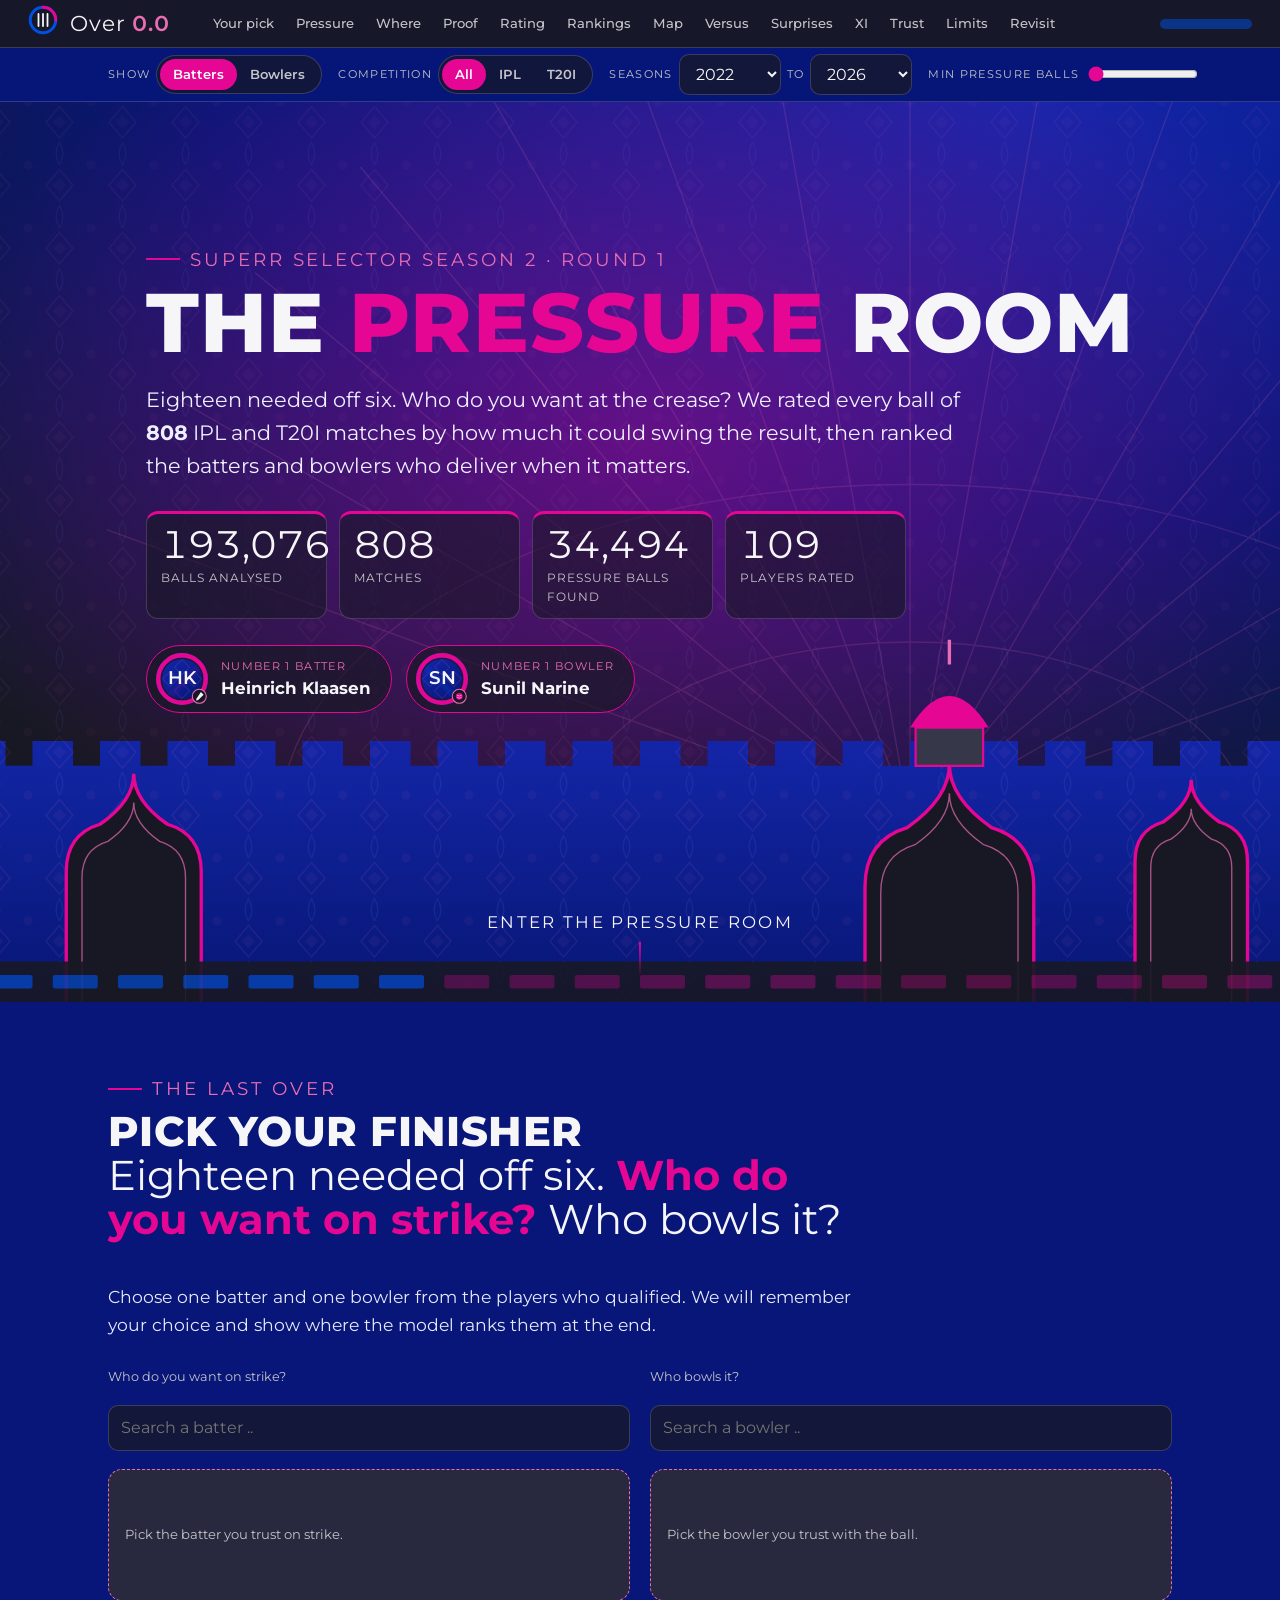
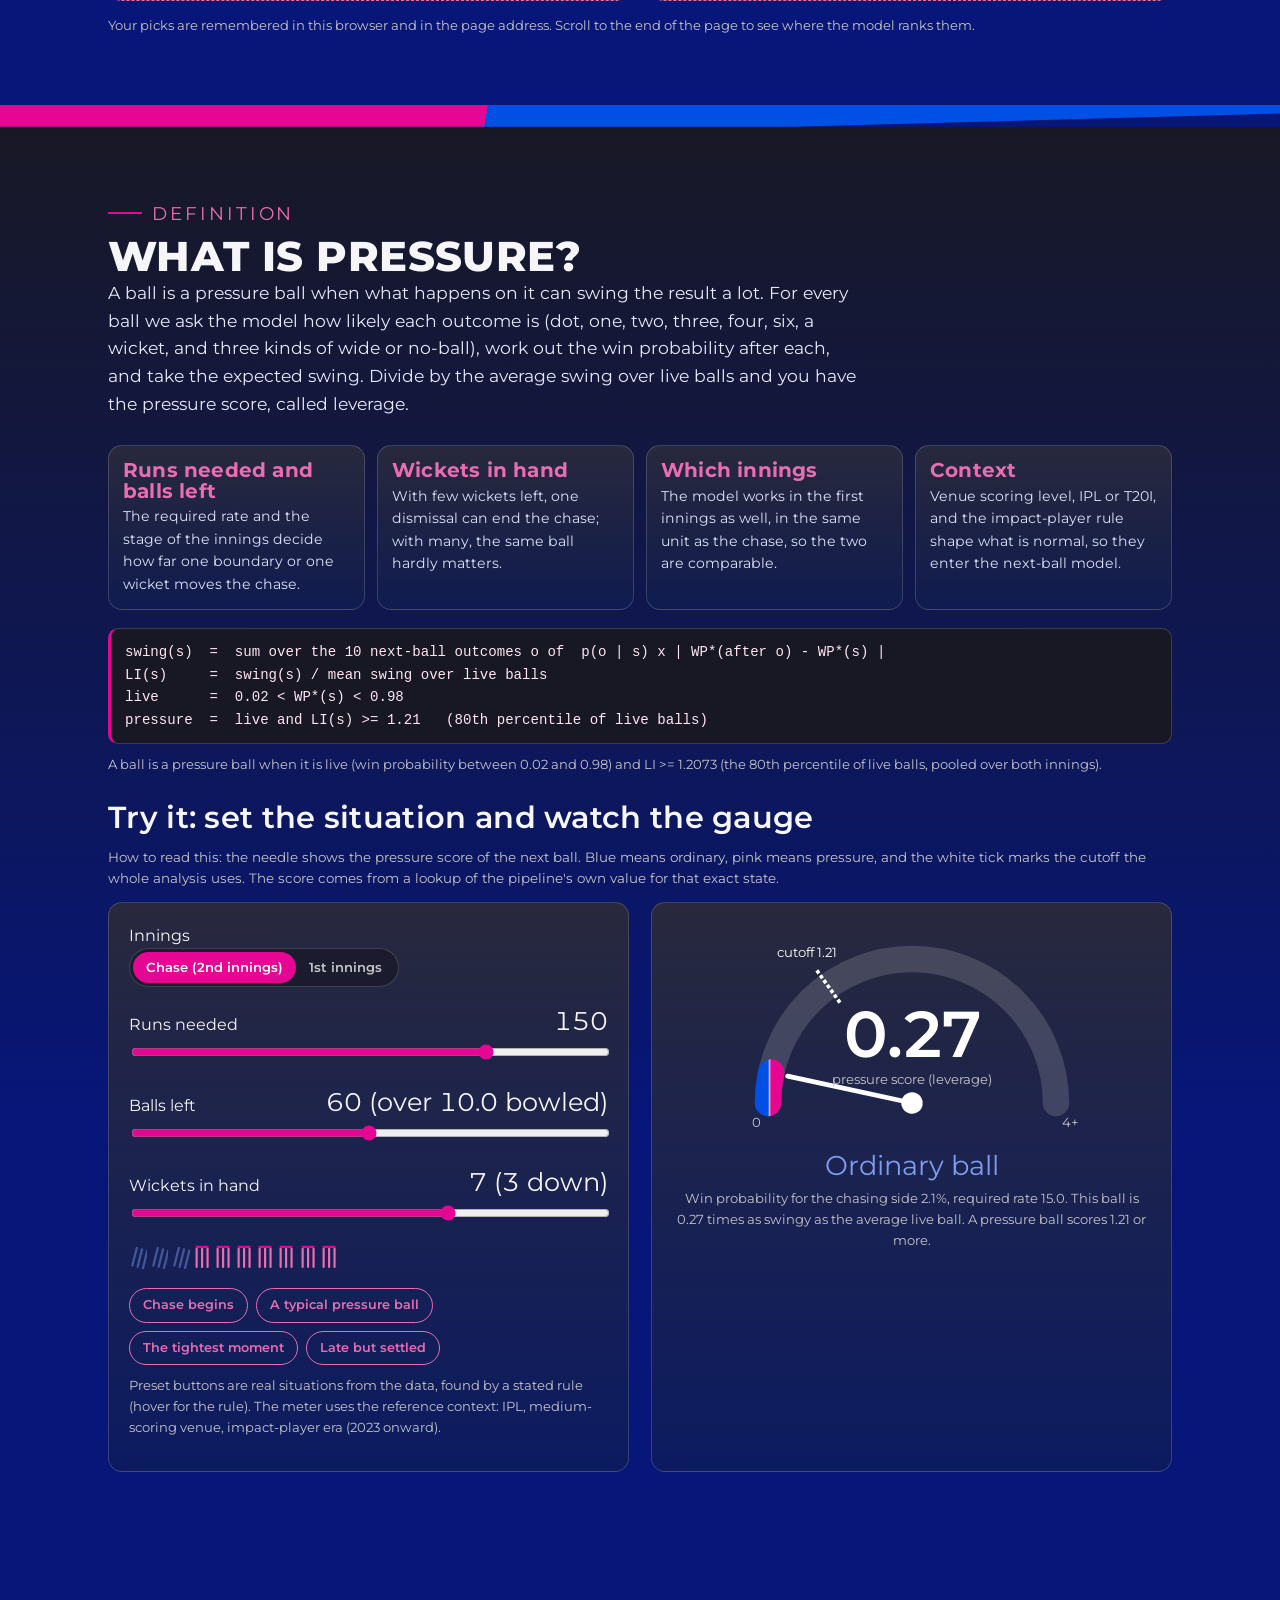
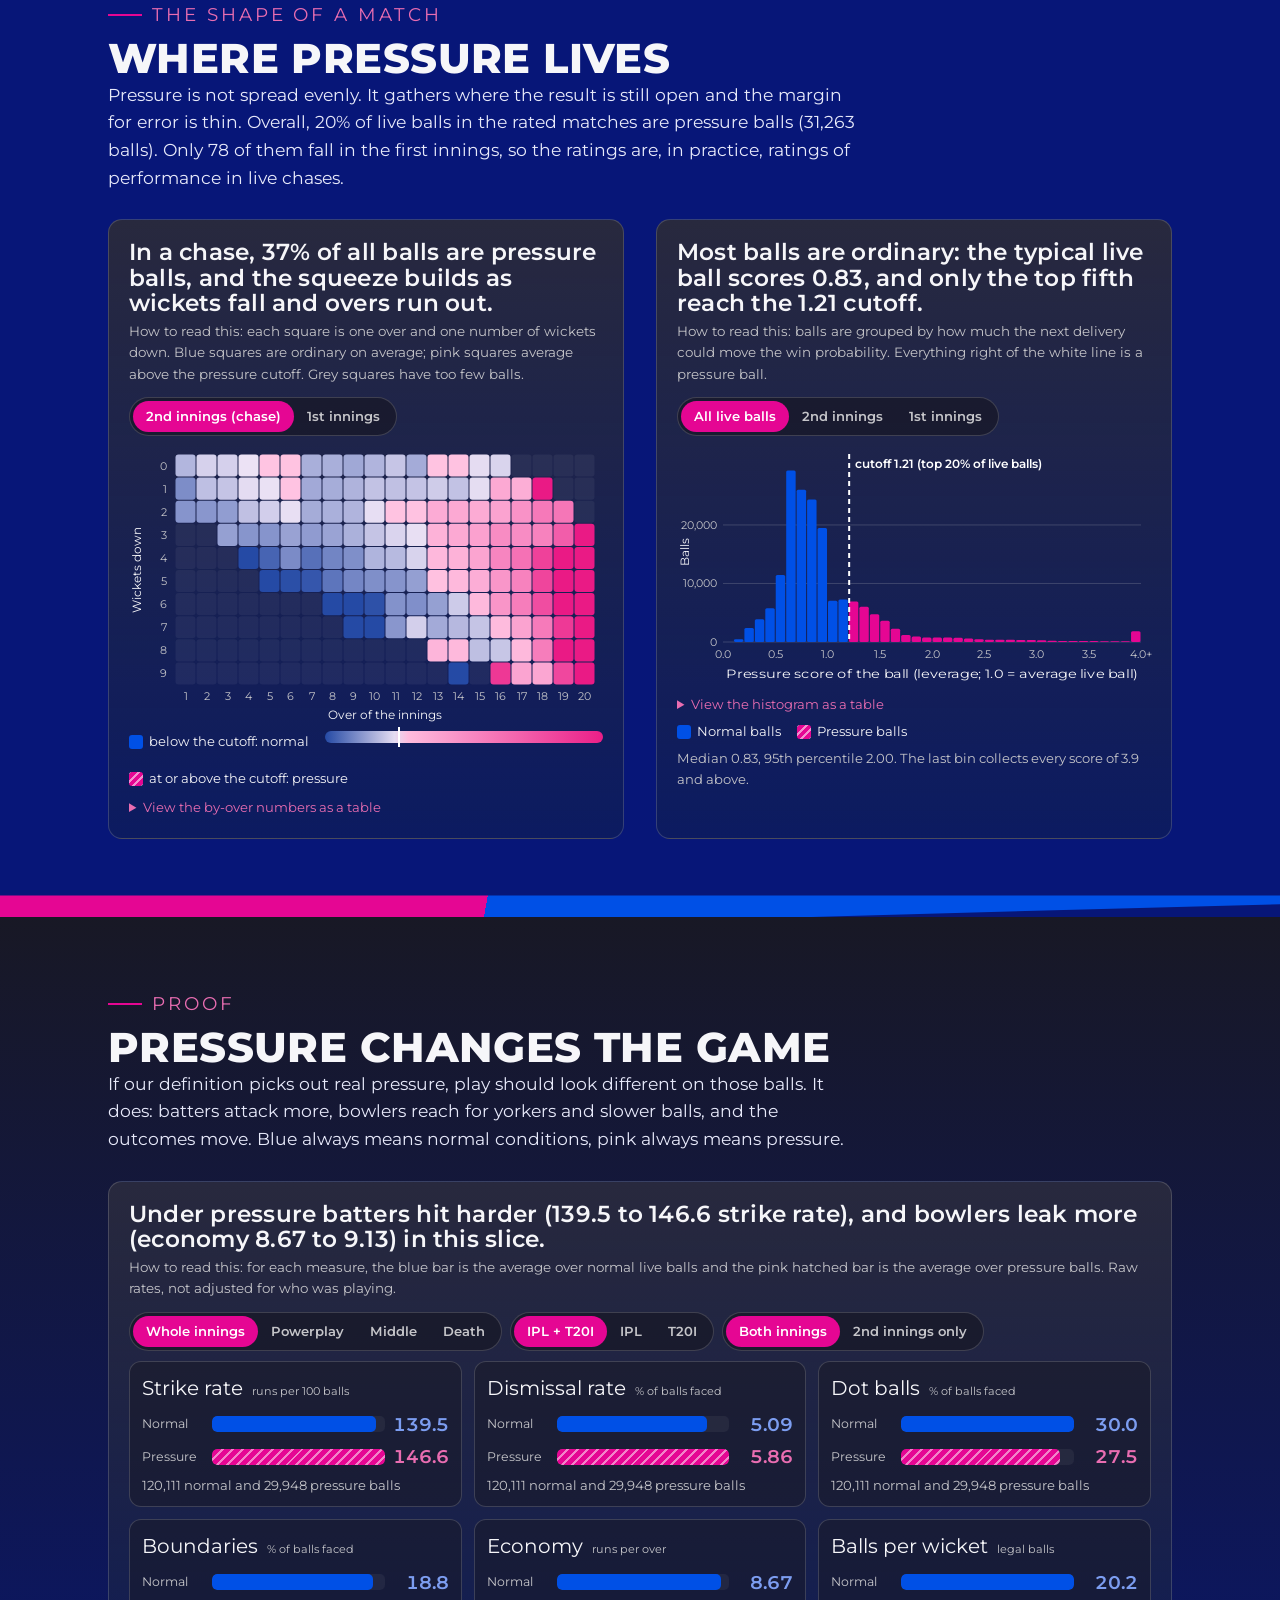
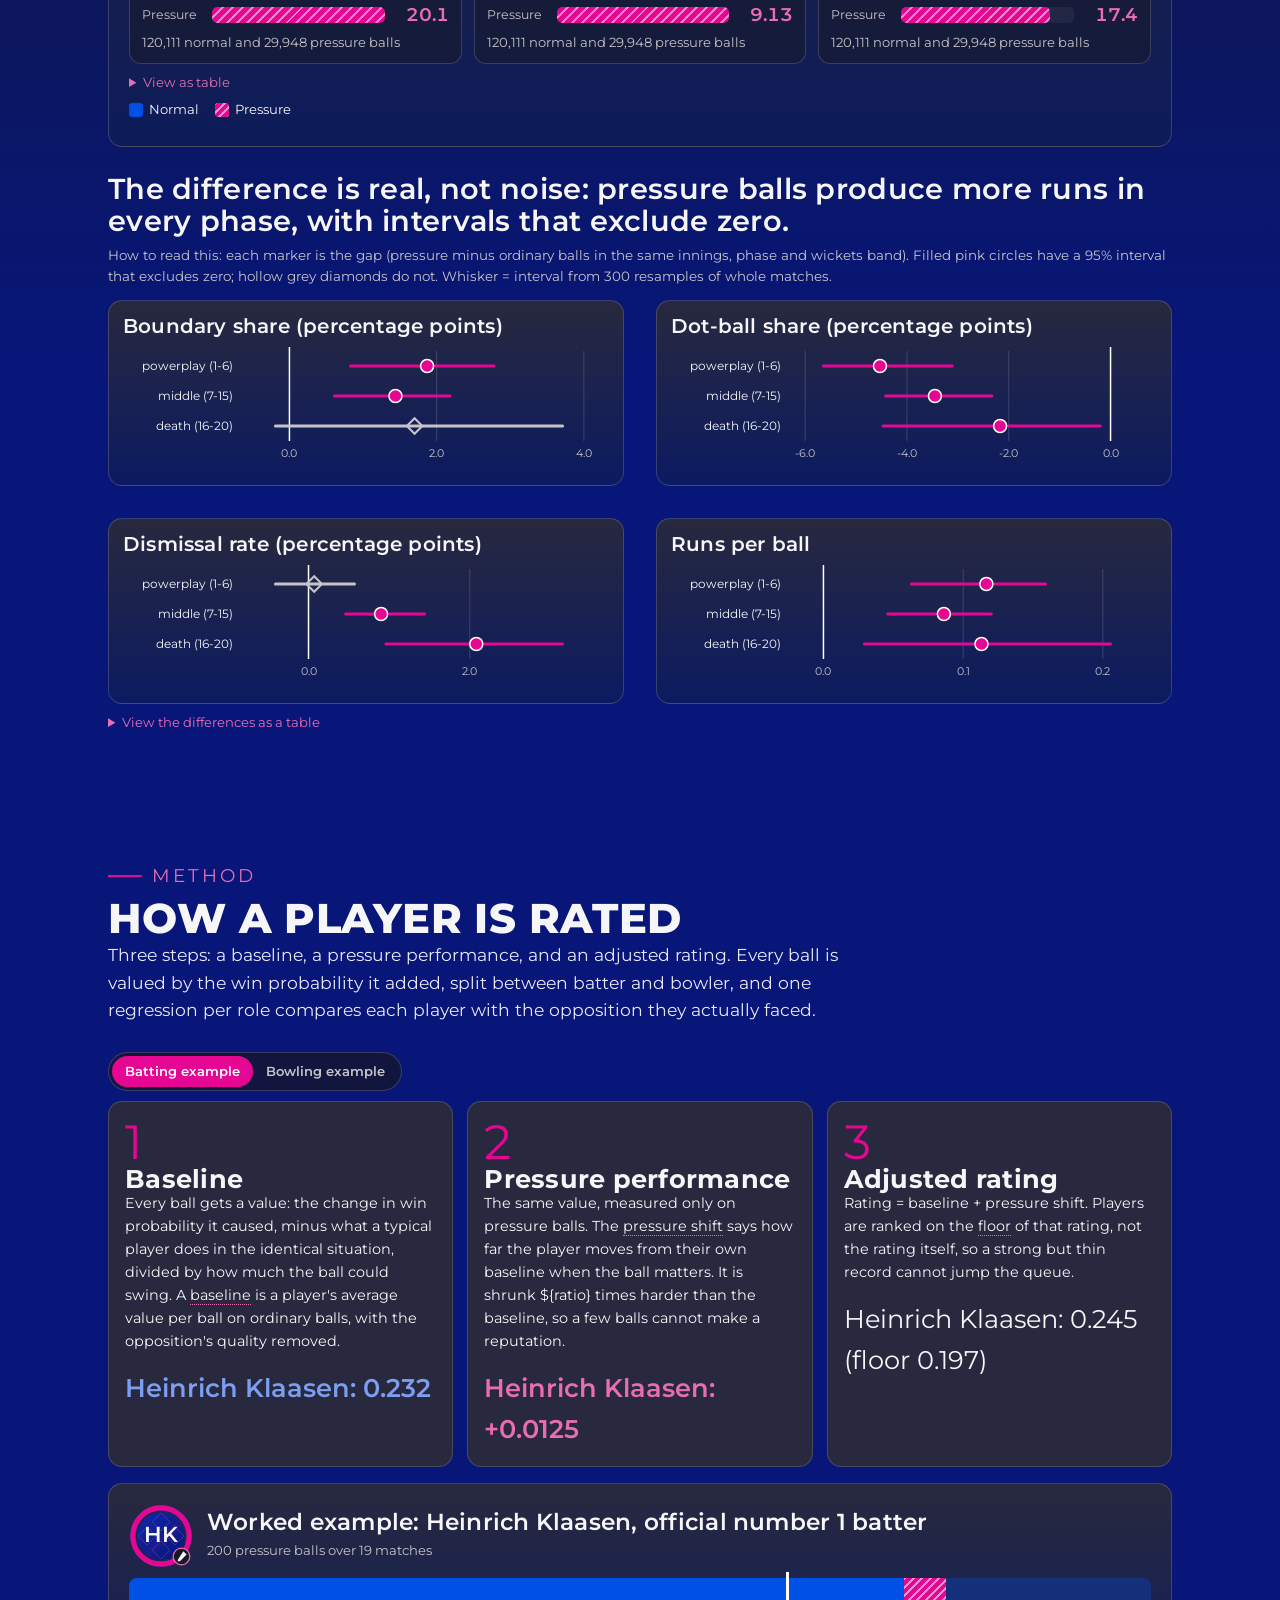
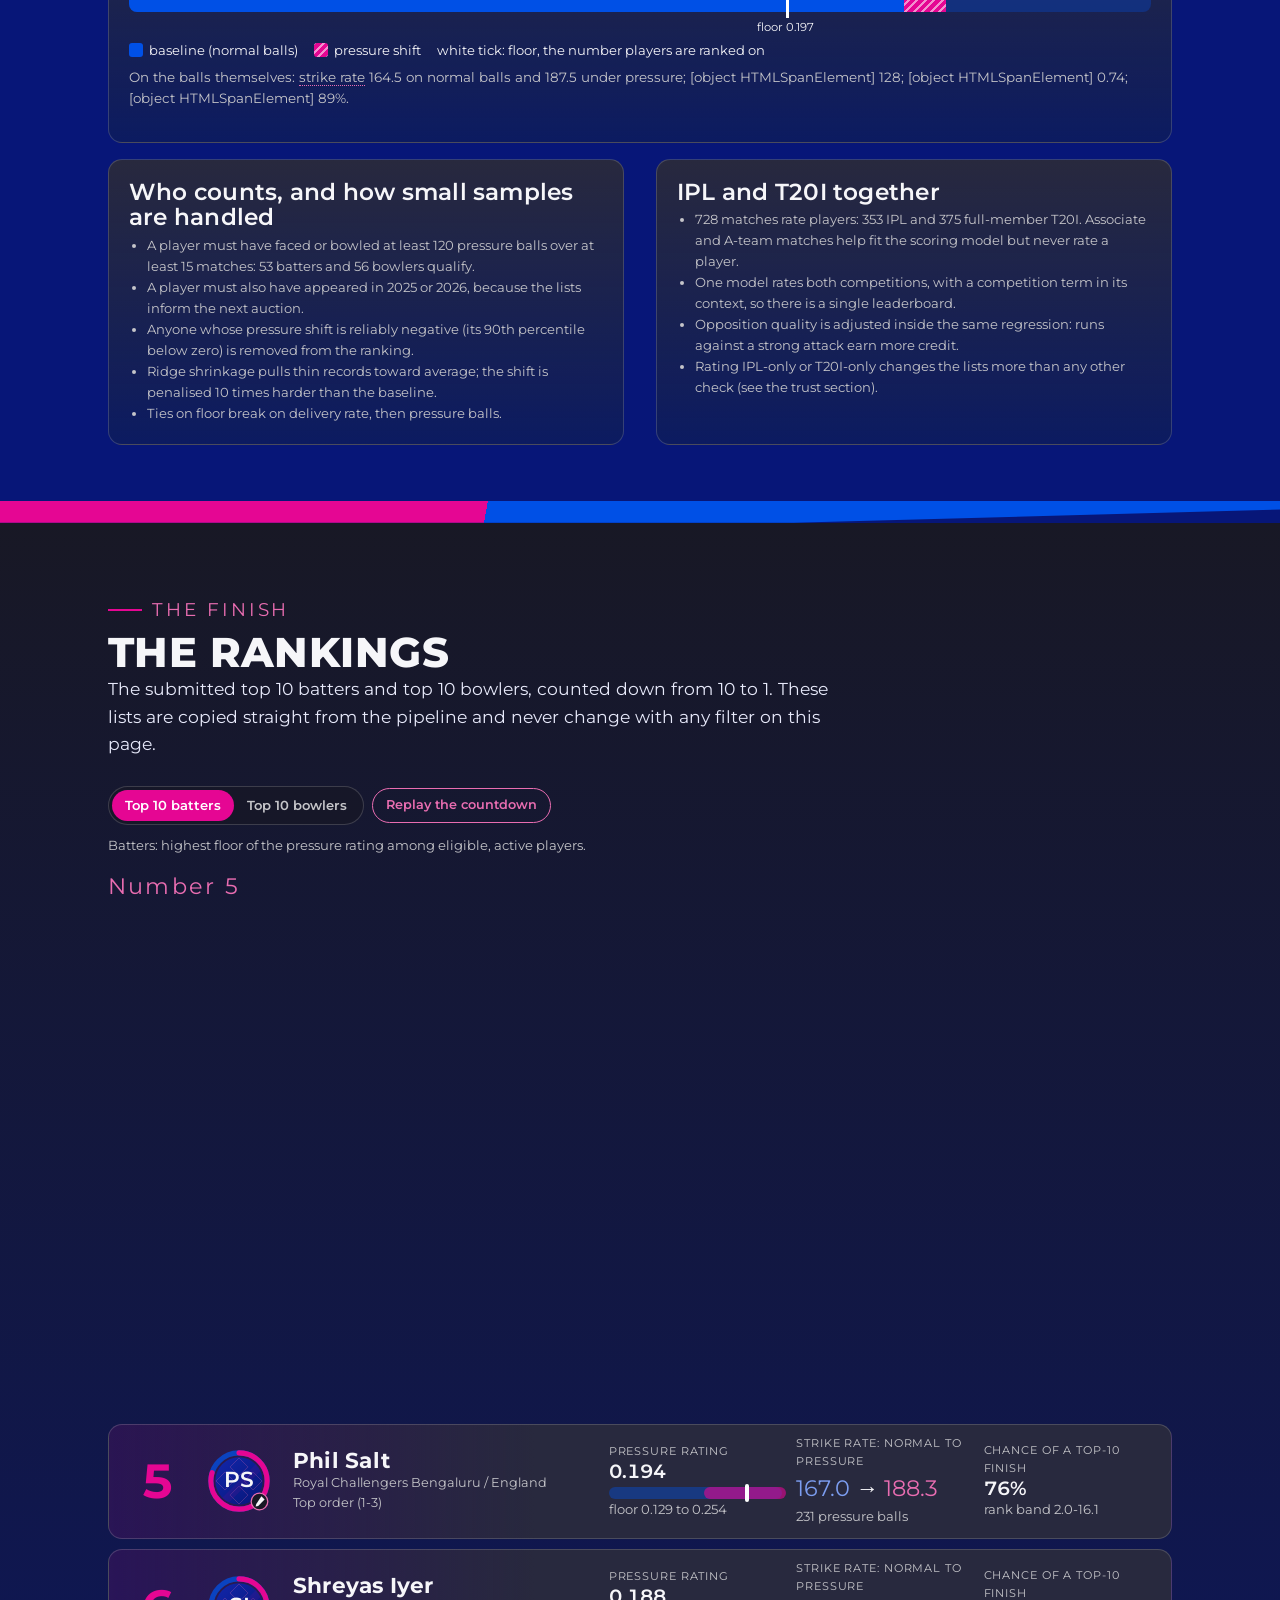
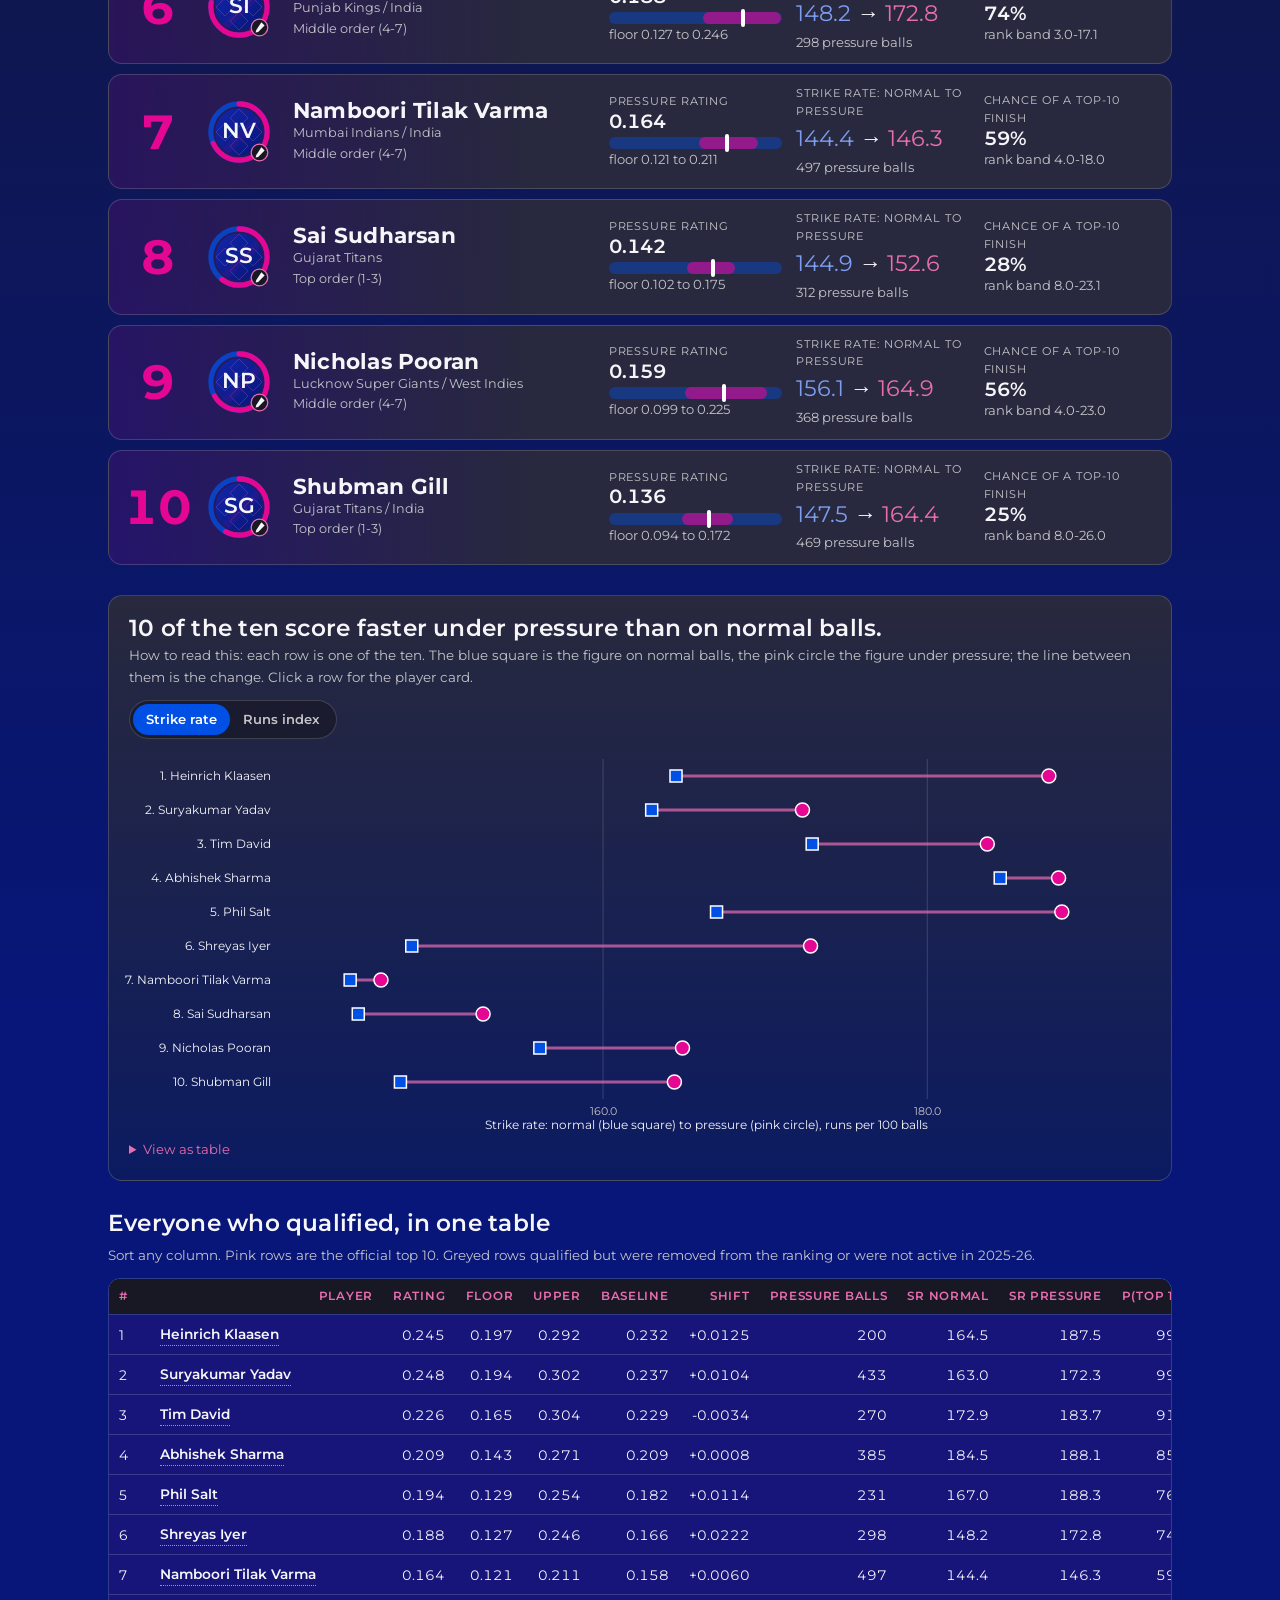
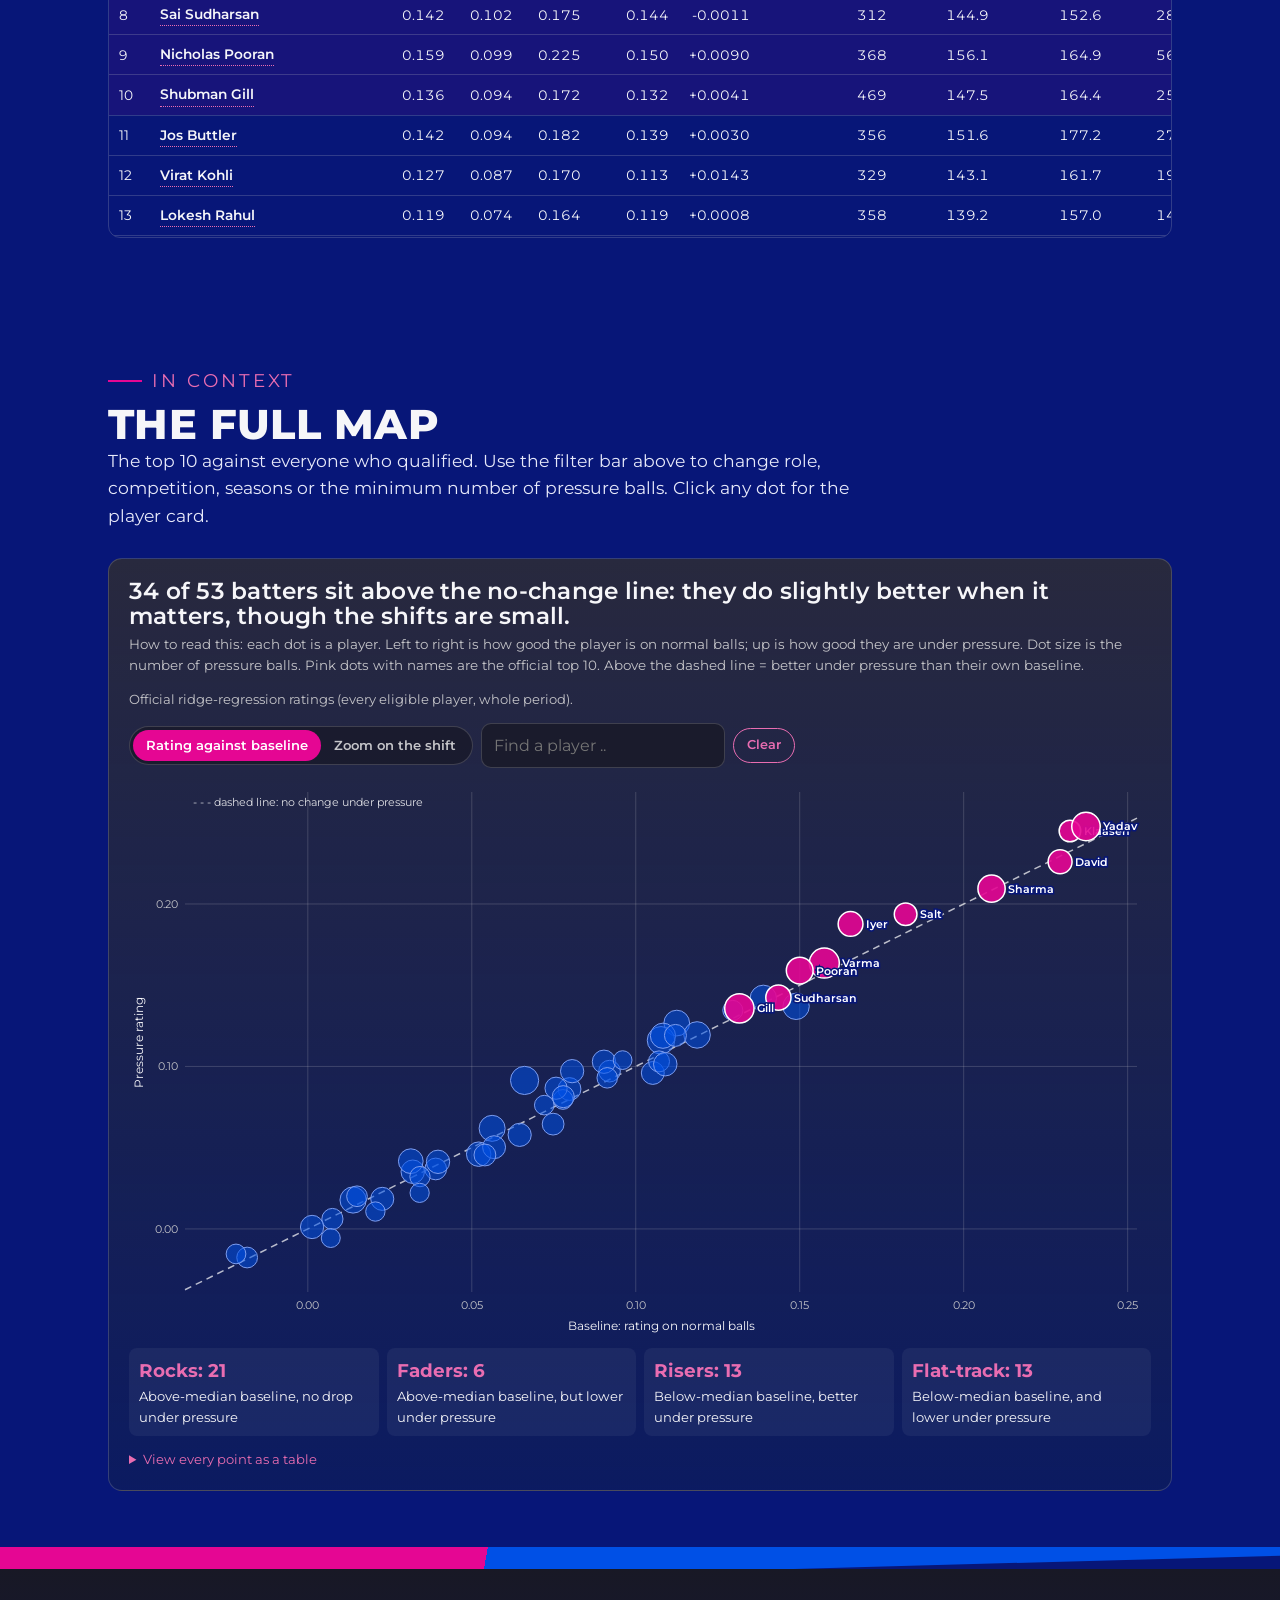
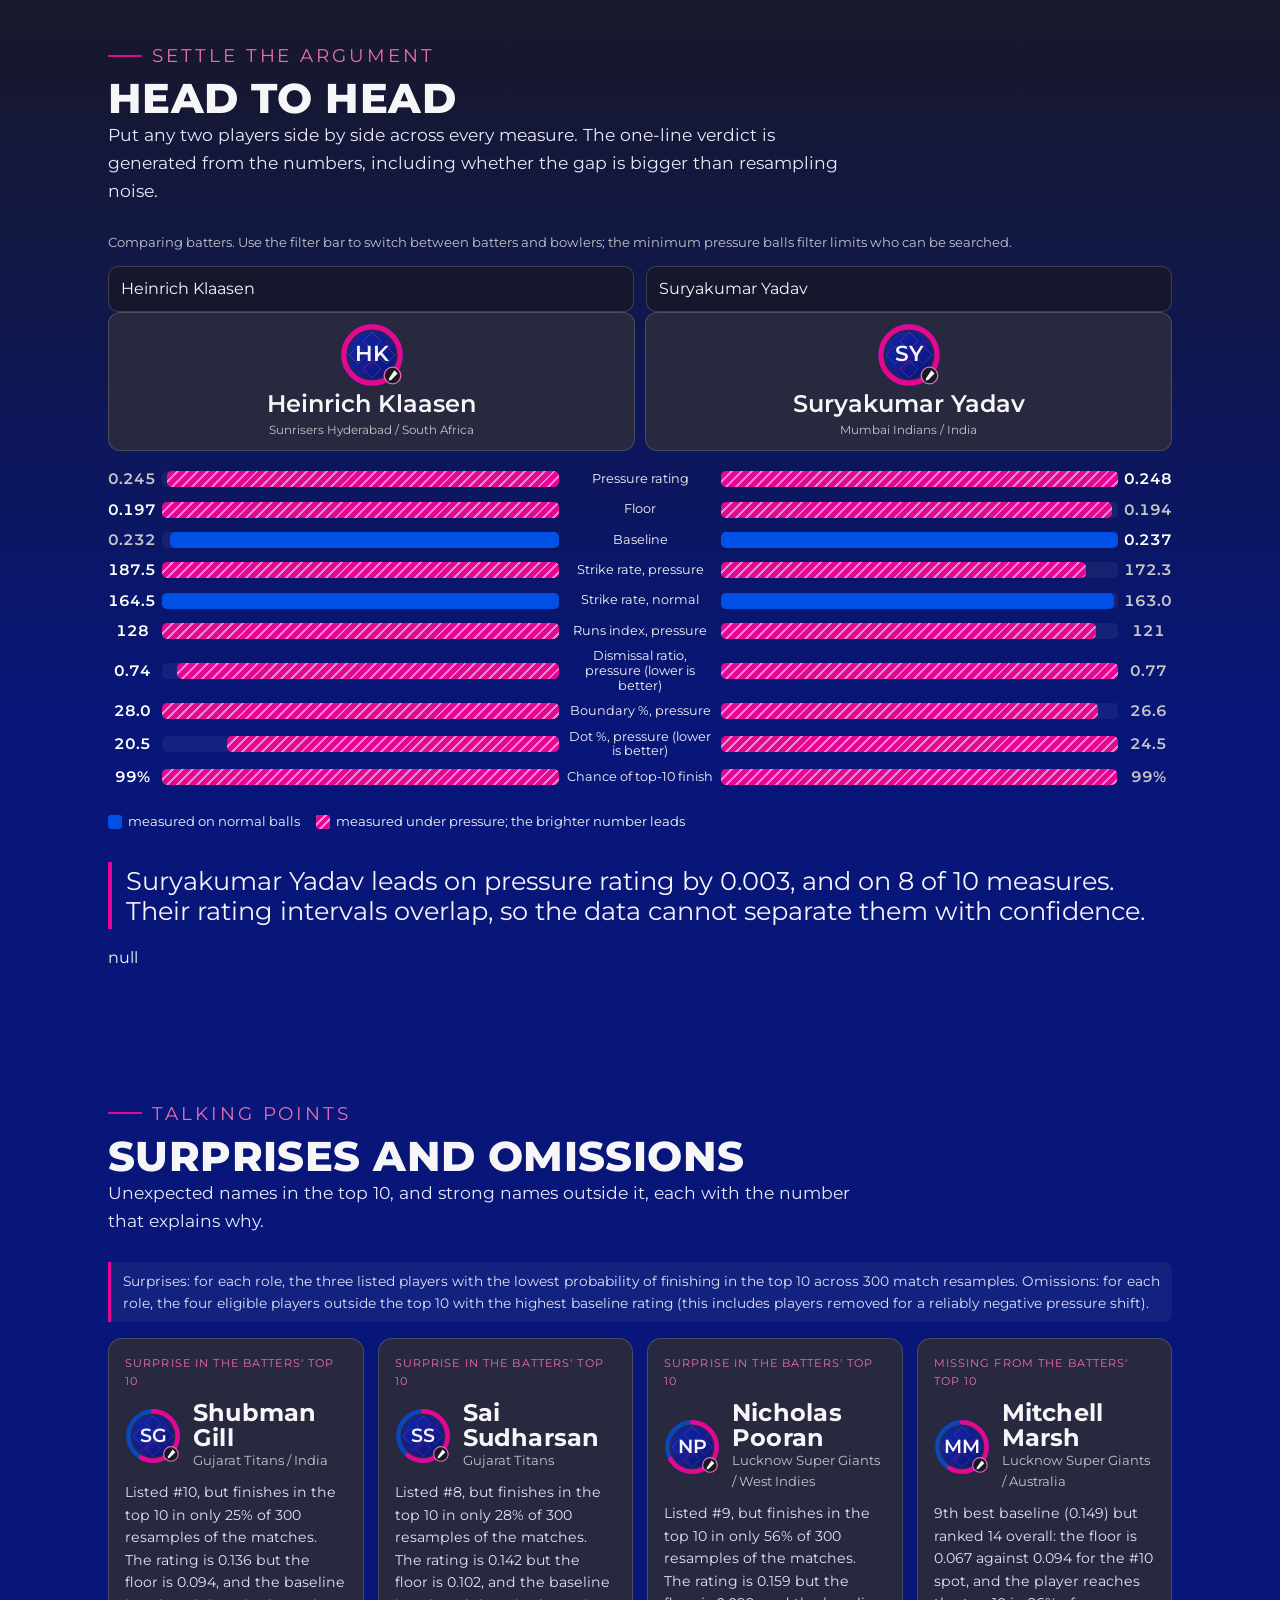
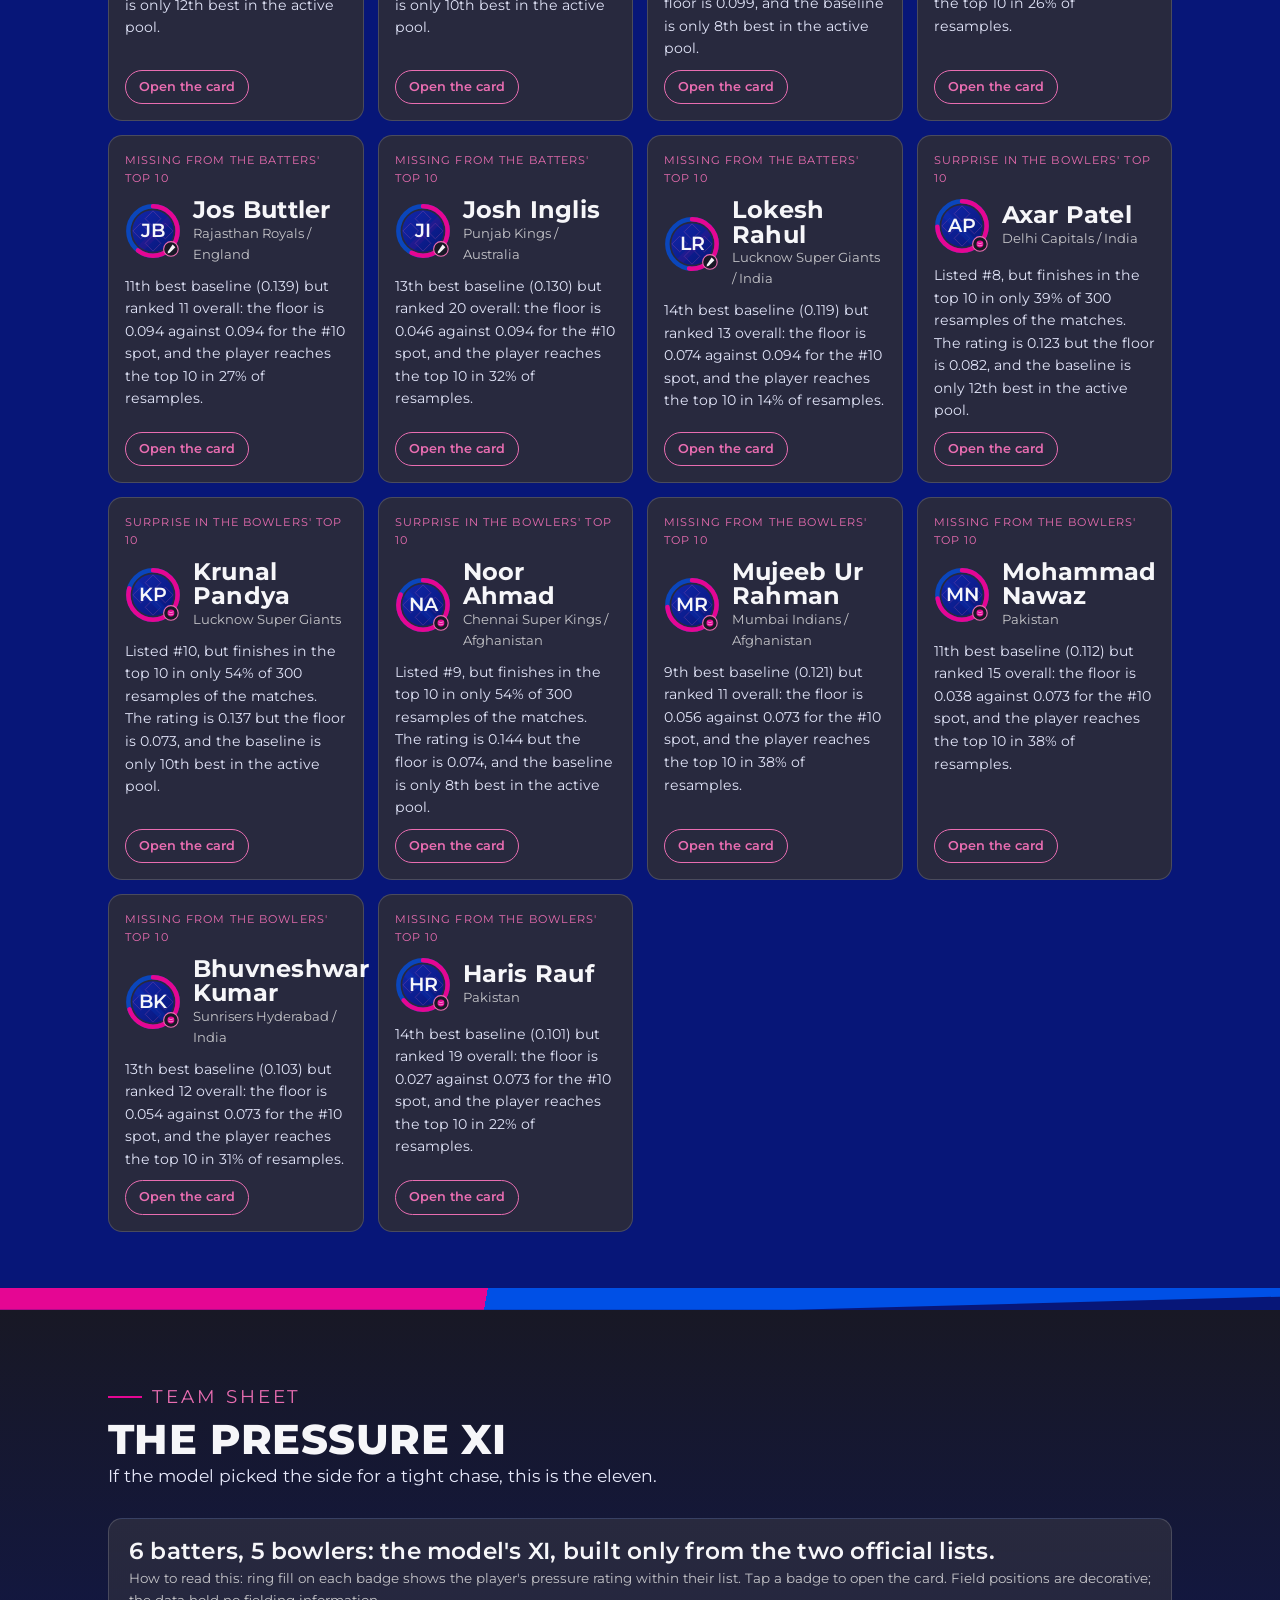
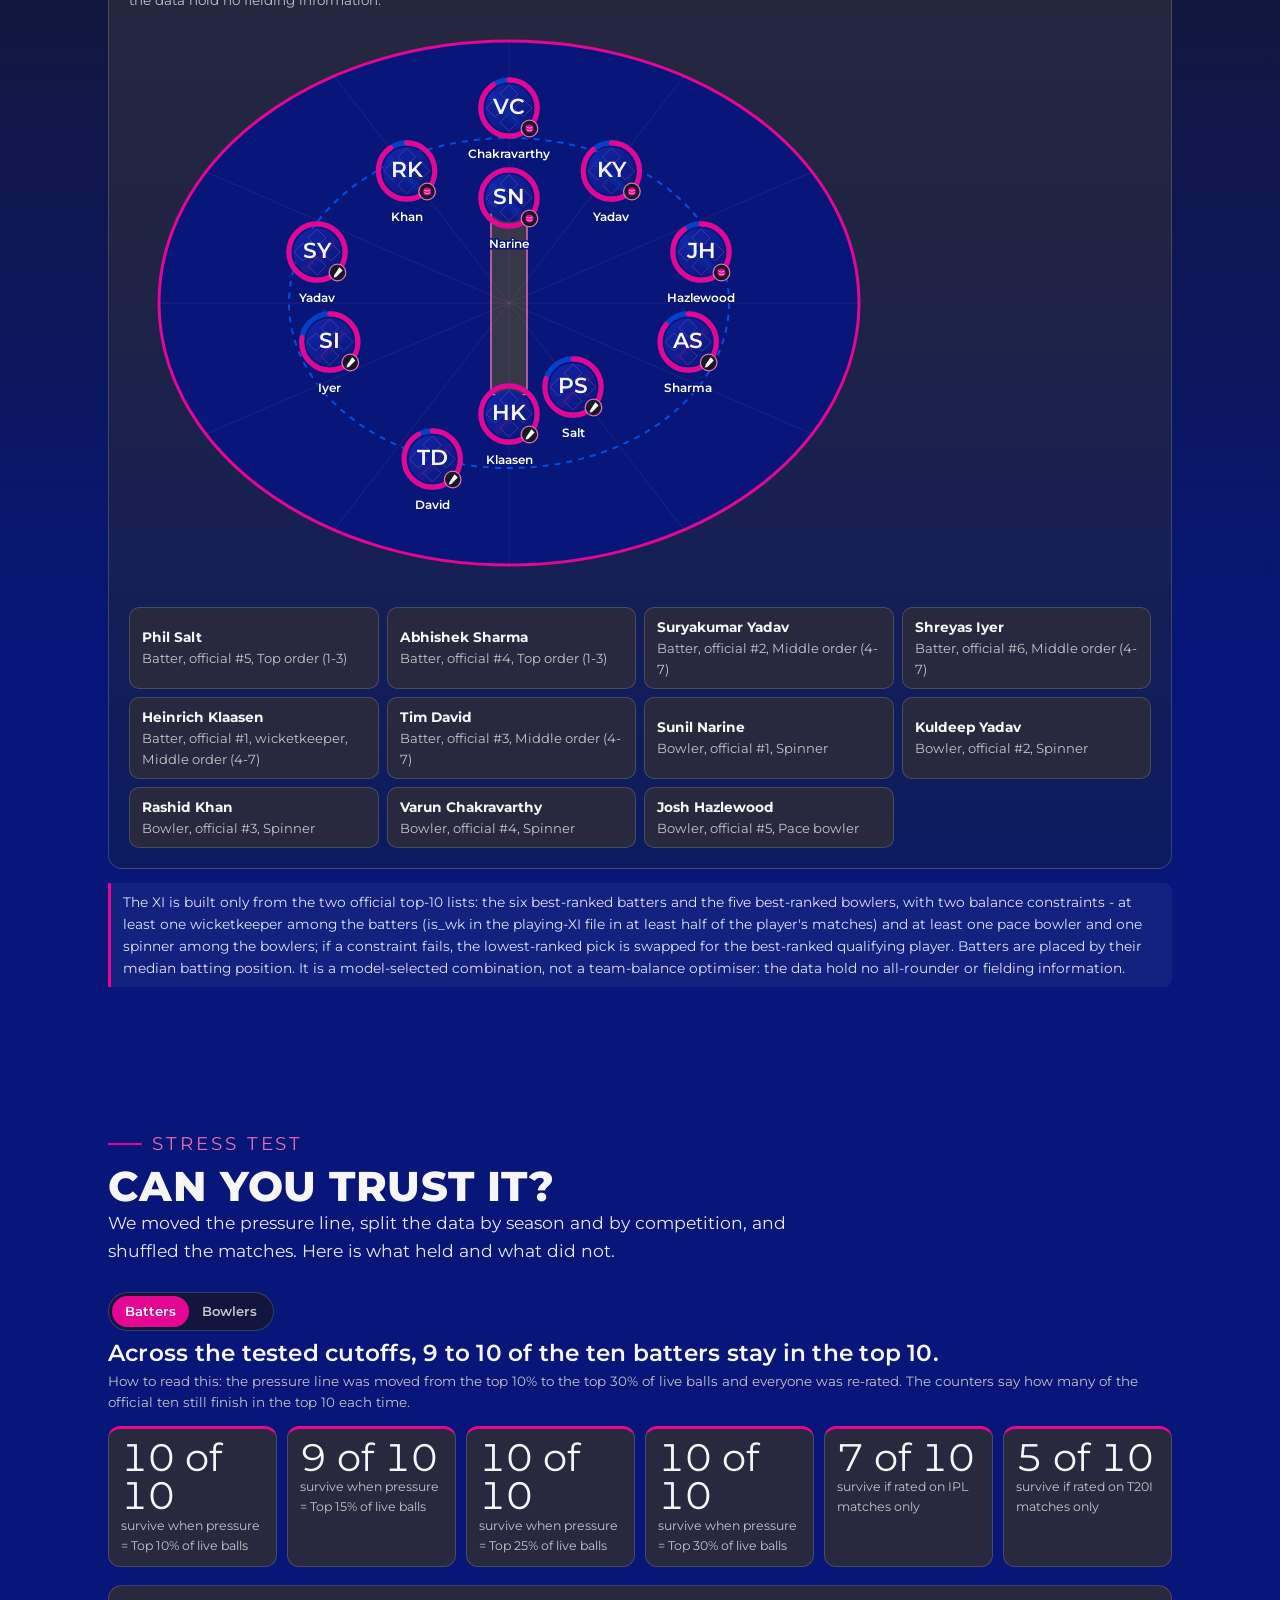
==== commit 183e5585: "Remove methodology report link and PDF from site" ====
--- a/index.html
+++ b/index.html
@@ -188,12 +188,12 @@
     <div class="brand">The Pressure Room</div>
     <p>An entry by <b>Vansh Bhandari</b> for SupeRR Selector Season 2, Round 1: rank the top 10 batters and top 10 bowlers under pressure.</p>
     <p>Data: IPL and T20I ball-by-ball and supporting files from 2022 onward, supplied by the organisers. Only small derived aggregates are published here, never the supplied files. Every figure on this page is read from the analysis pipeline's own output.</p>
-    <p><a href="assets/methodology-report.pdf">Read the full methodology report (PDF)</a> &middot; Built <span id="build-date"></span></p>
+    <p>Built <span id="build-date"></span></p>
     <p>This is an independent hackathon entry. It is not an official Rajasthan Royals or IPL page, and it uses no official logos, crests or player photographs. The pink and blue are a nod to the team's colours; all artwork is original.</p>
   </div>
 </footer>
 
 <script type="module" src="js/main.js"></script>
-<noscript><p style="padding:24px;position:relative;z-index:9">This page is interactive and needs JavaScript. The methodology report is at <a href="assets/methodology-report.pdf">assets/methodology-report.pdf</a>.</p></noscript>
+<noscript><p style="padding:24px;position:relative;z-index:9">This page is interactive and needs JavaScript.</p></noscript>
 </body>
 </html>
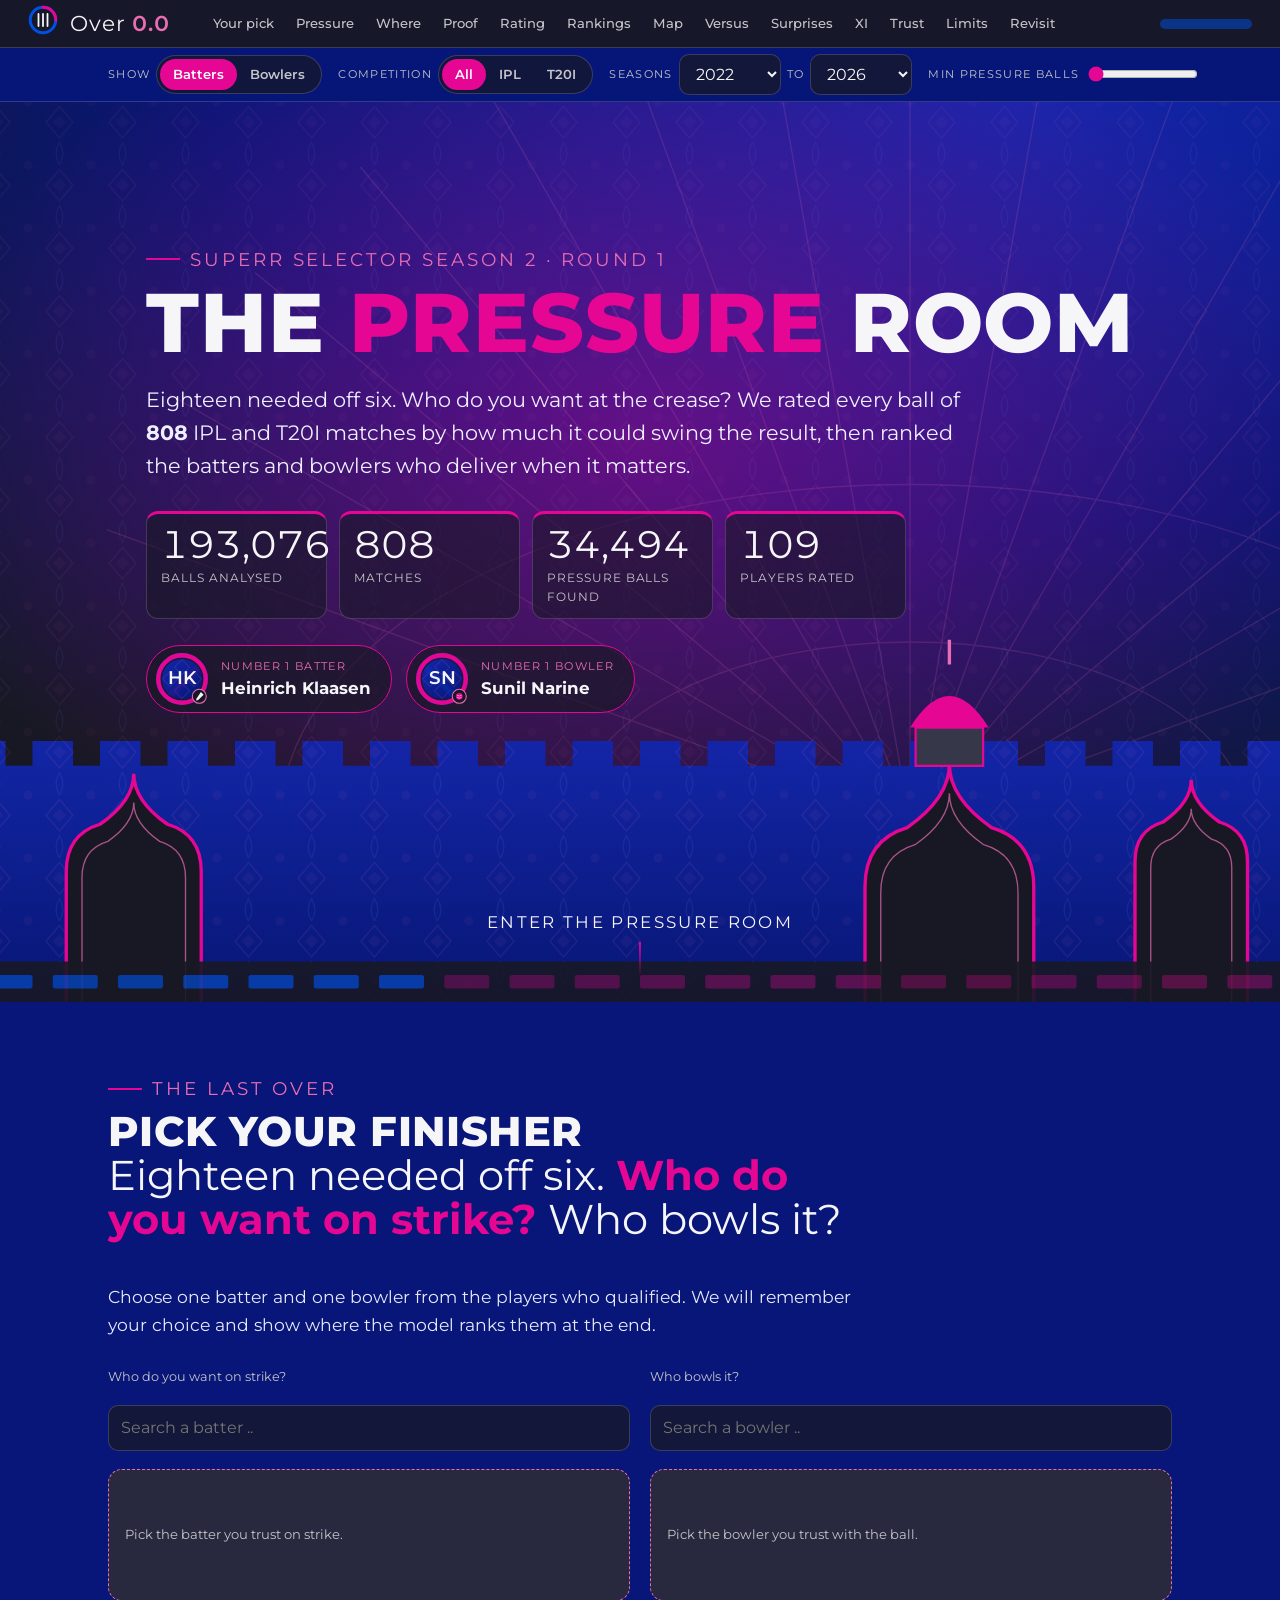
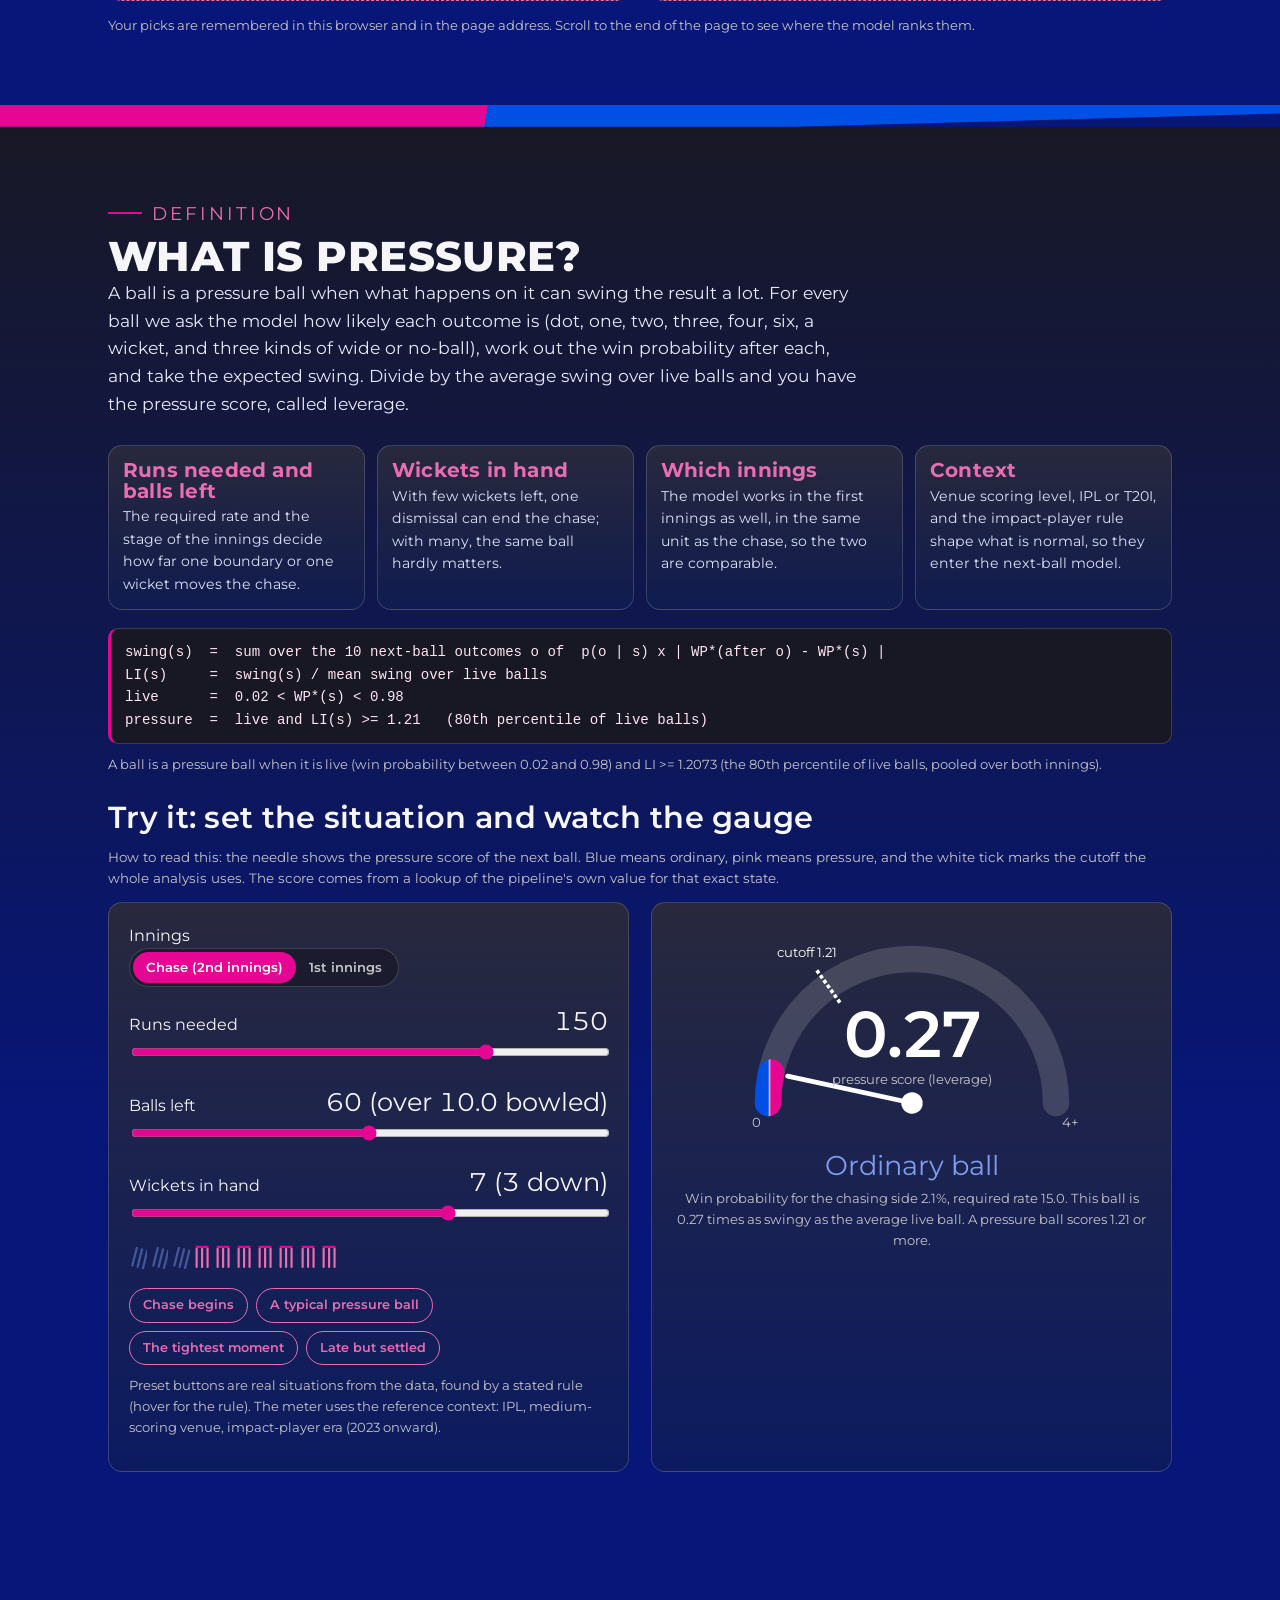
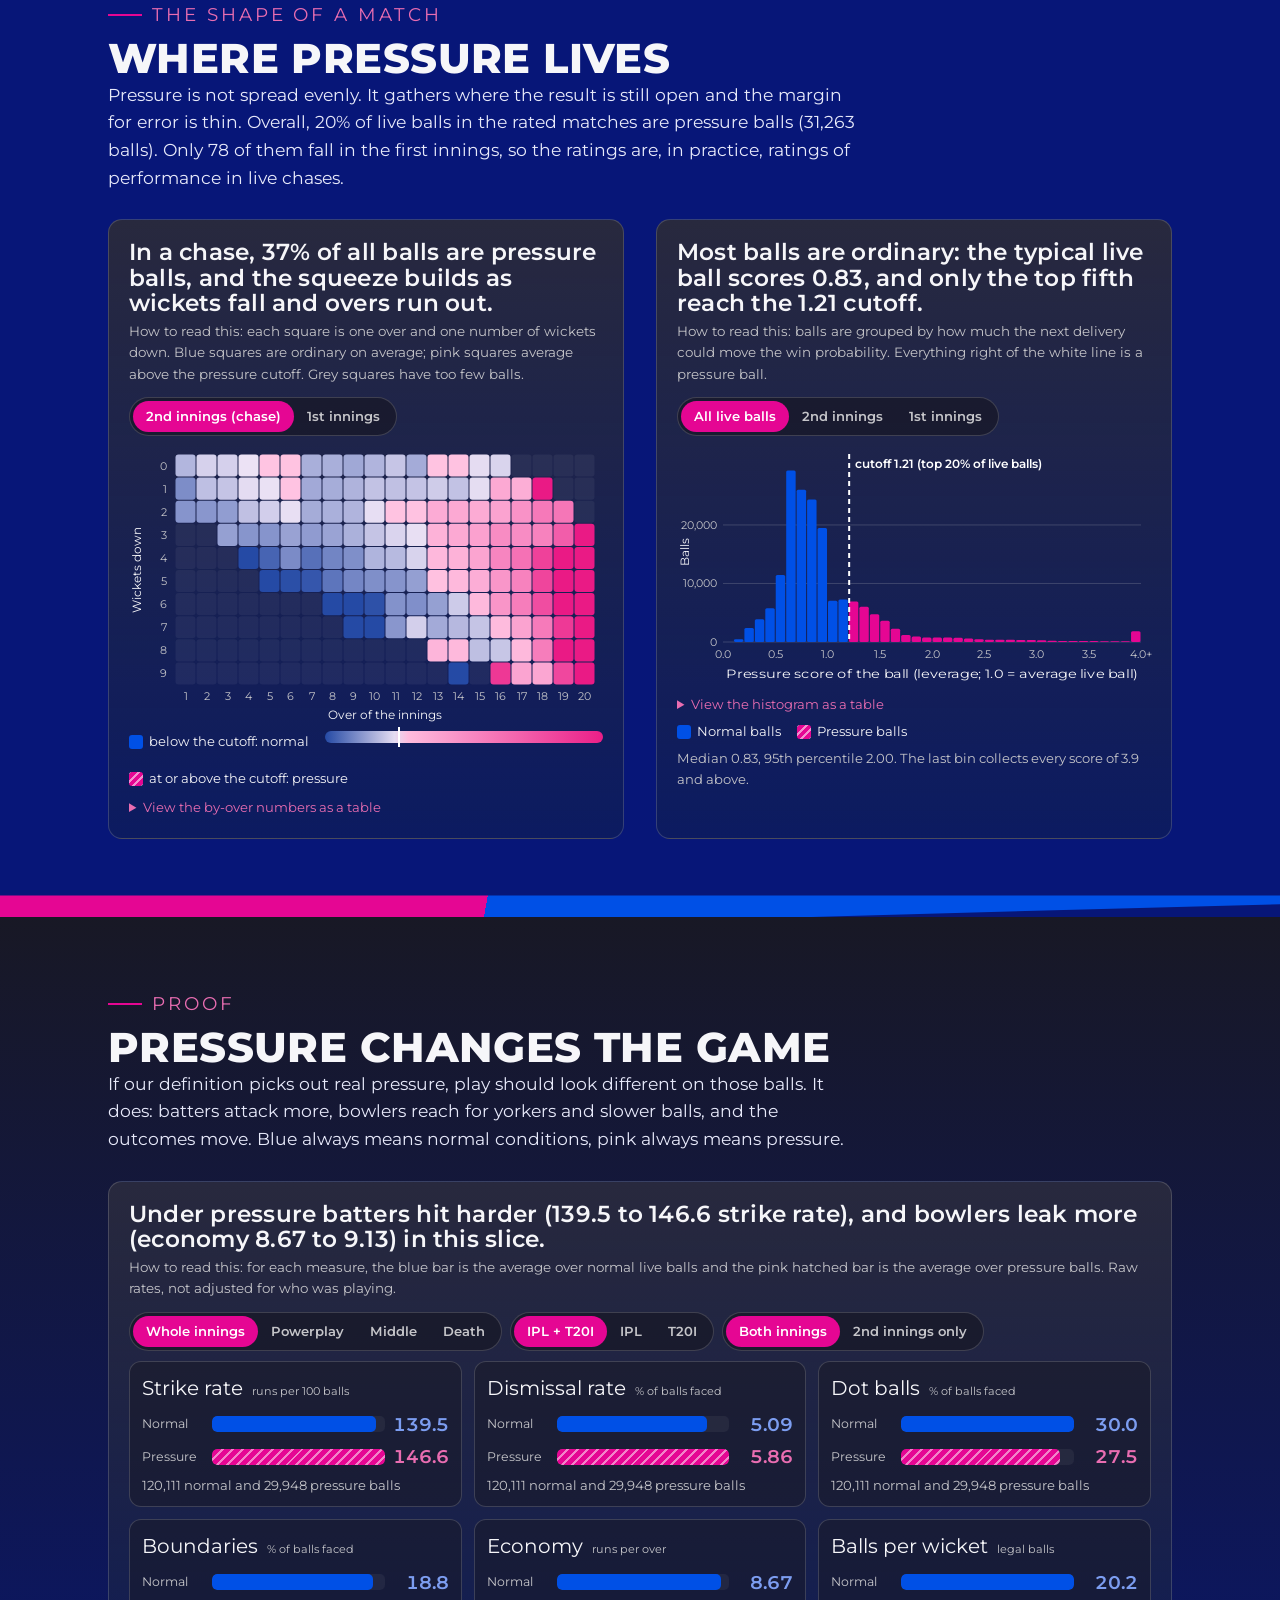
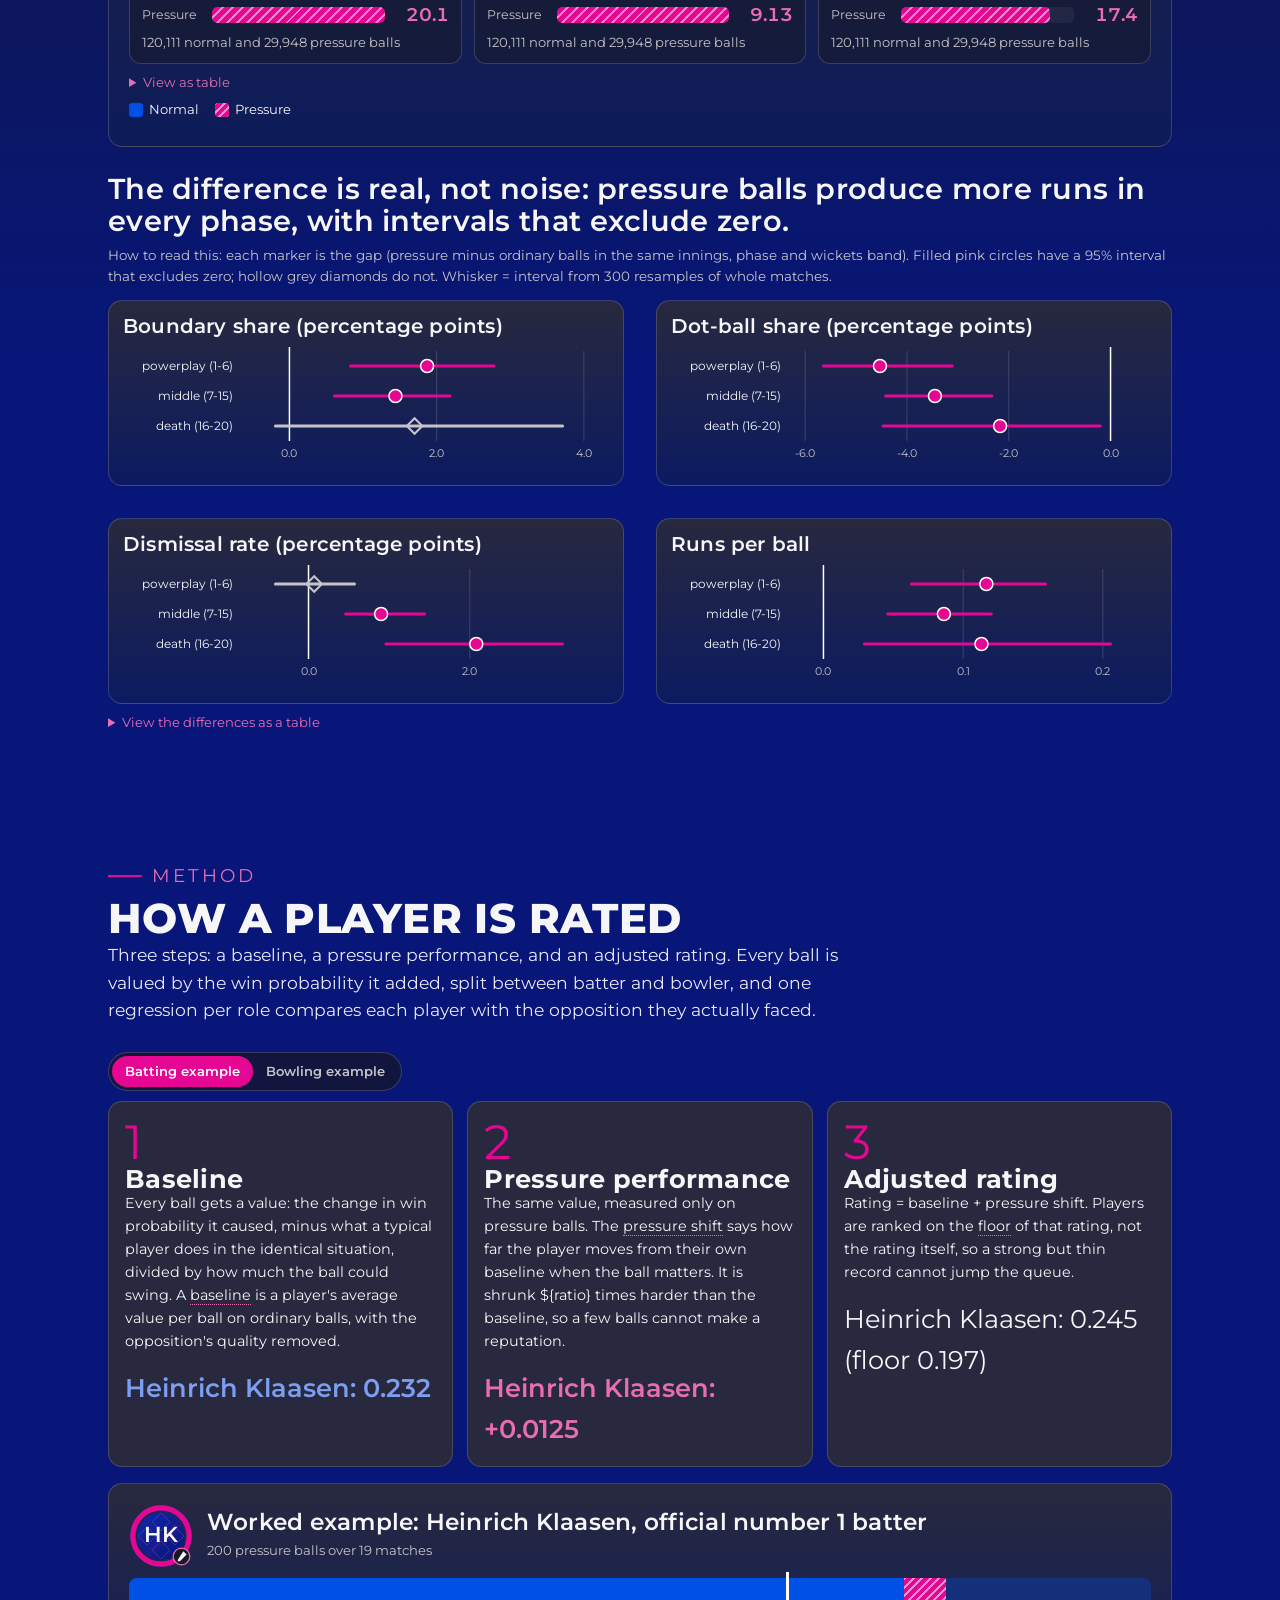
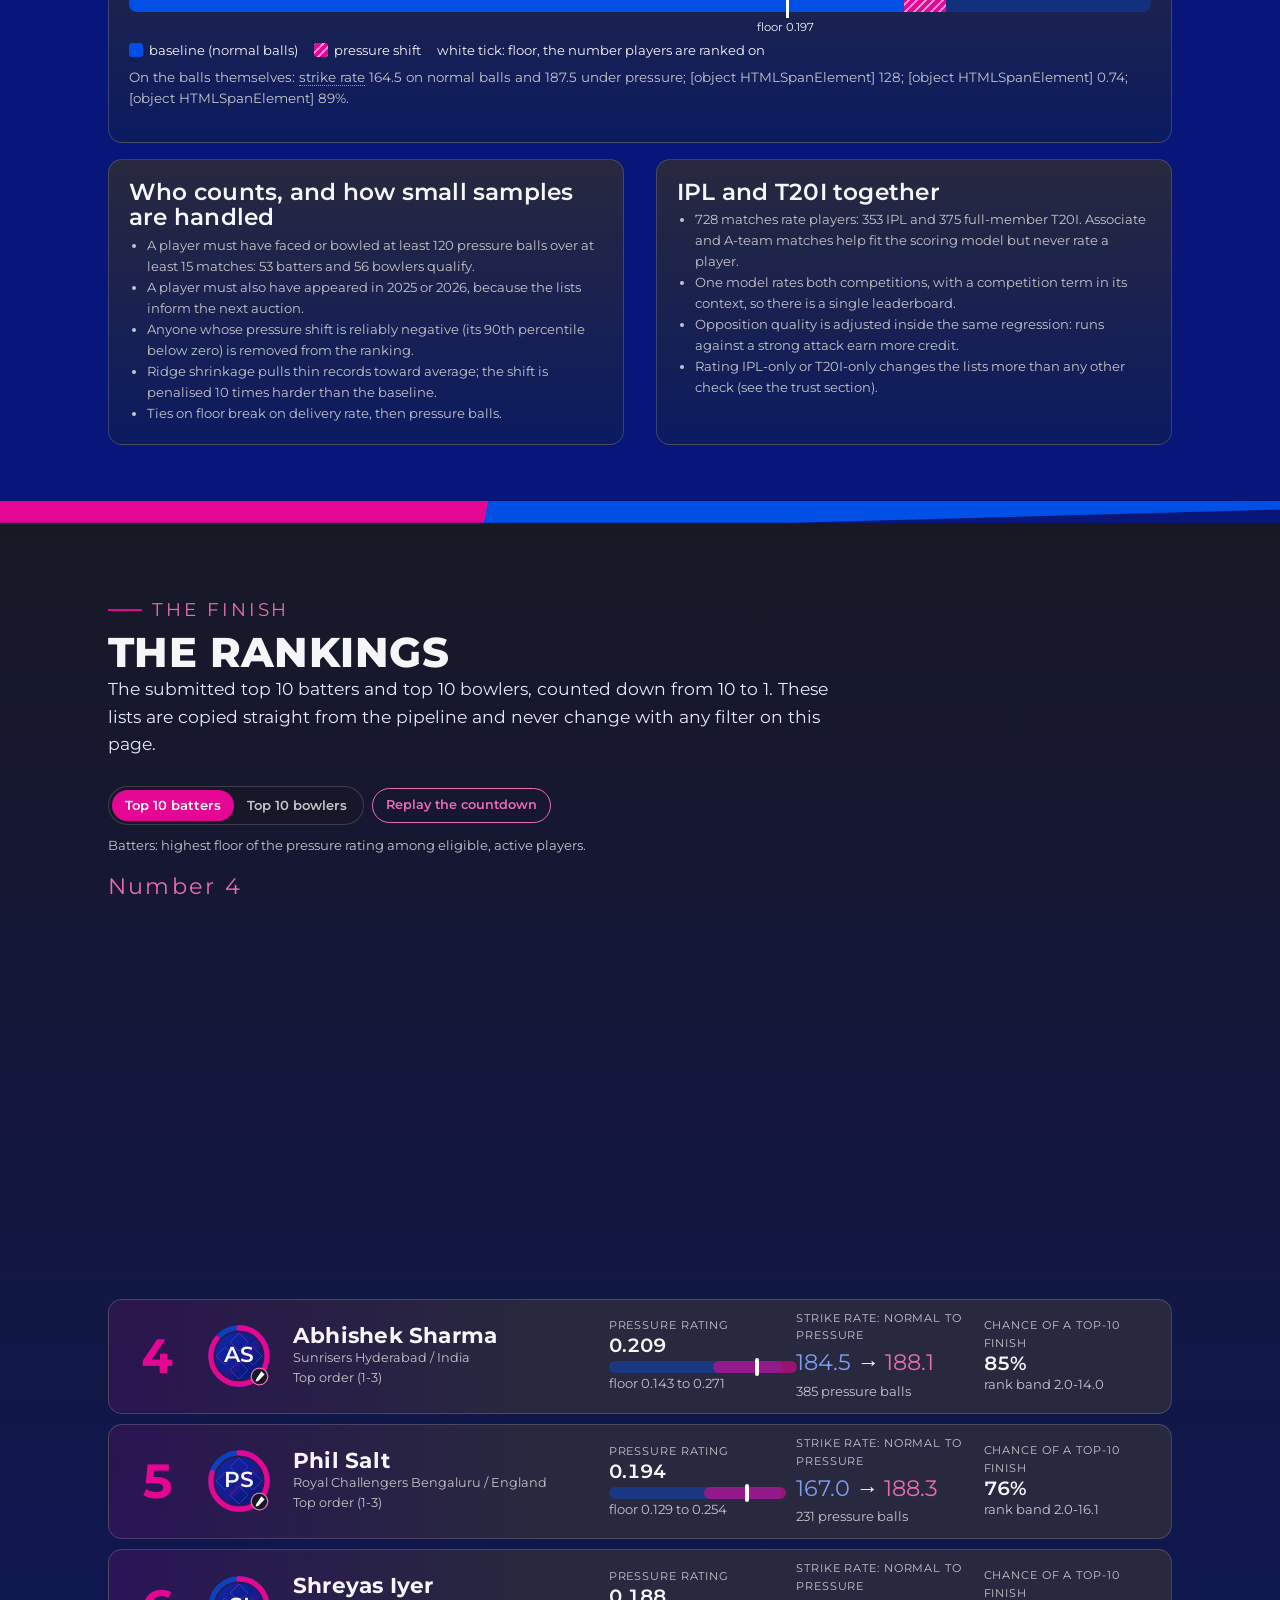
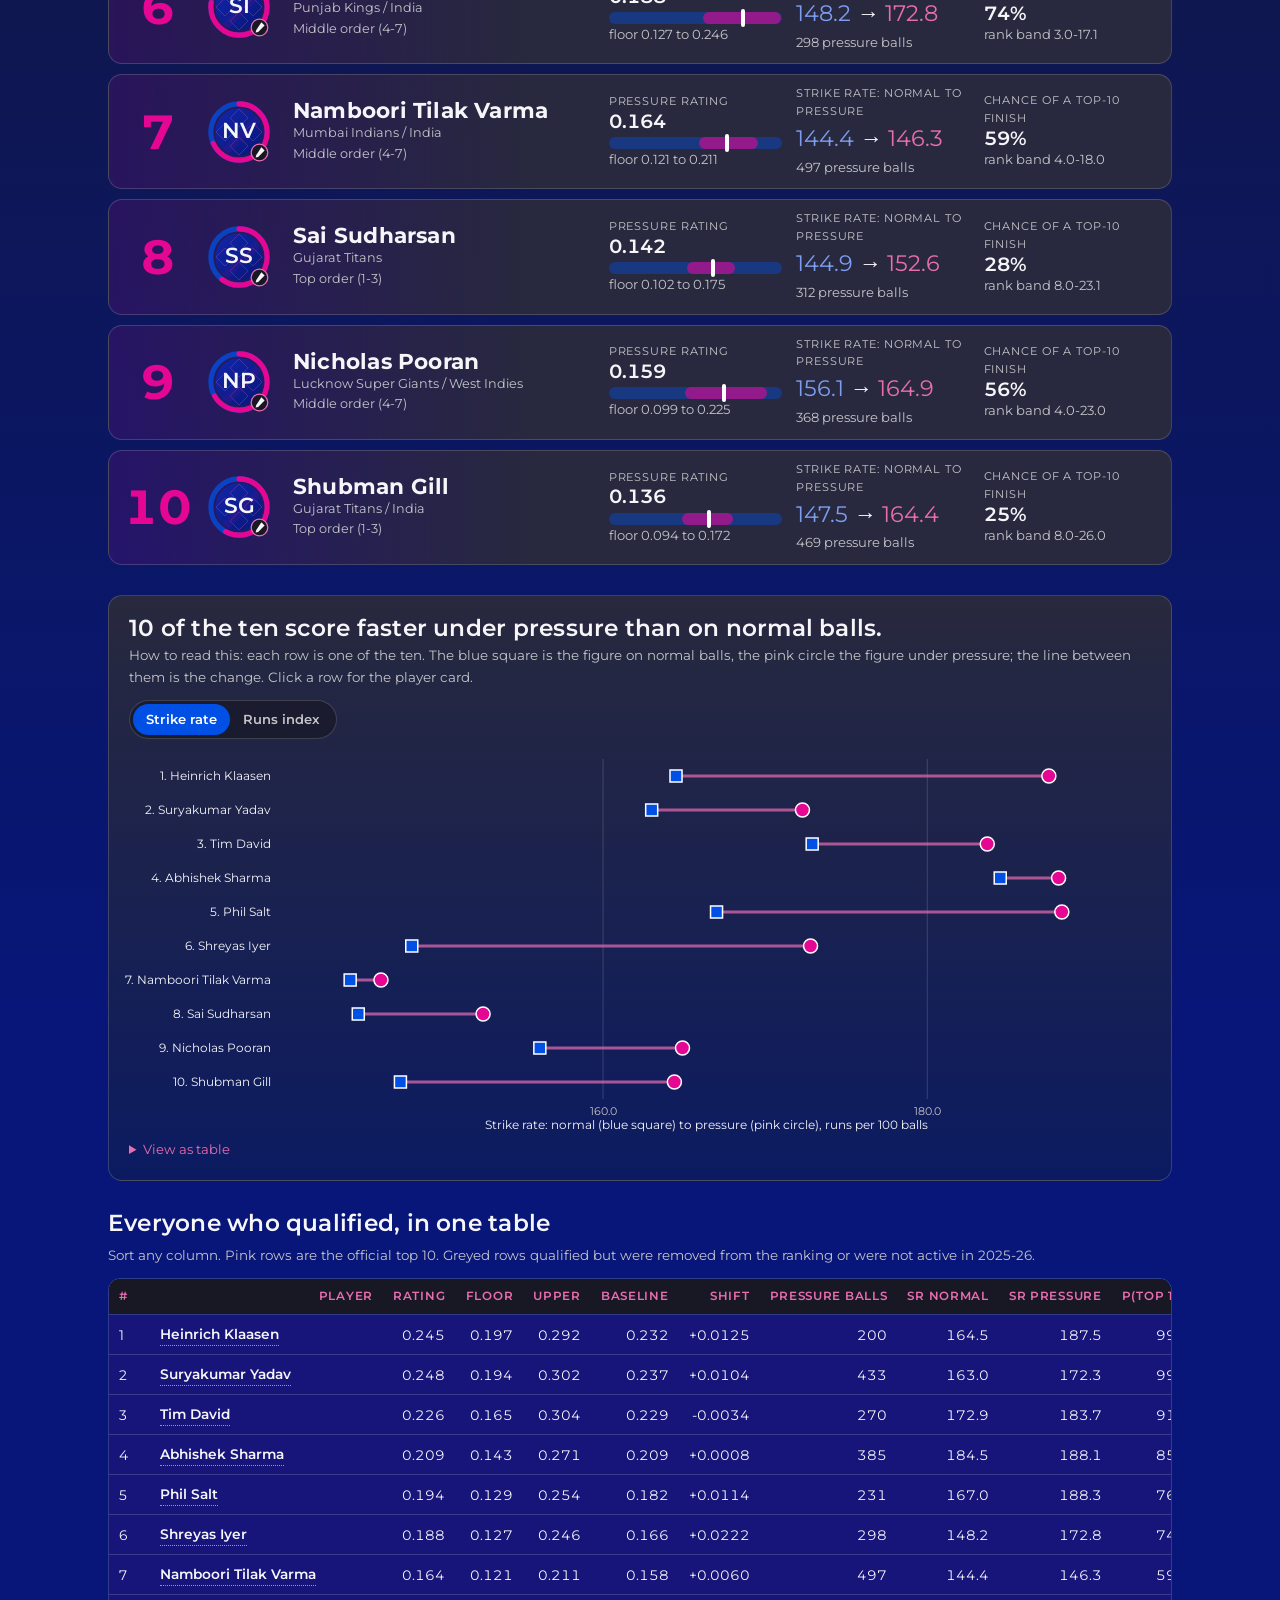
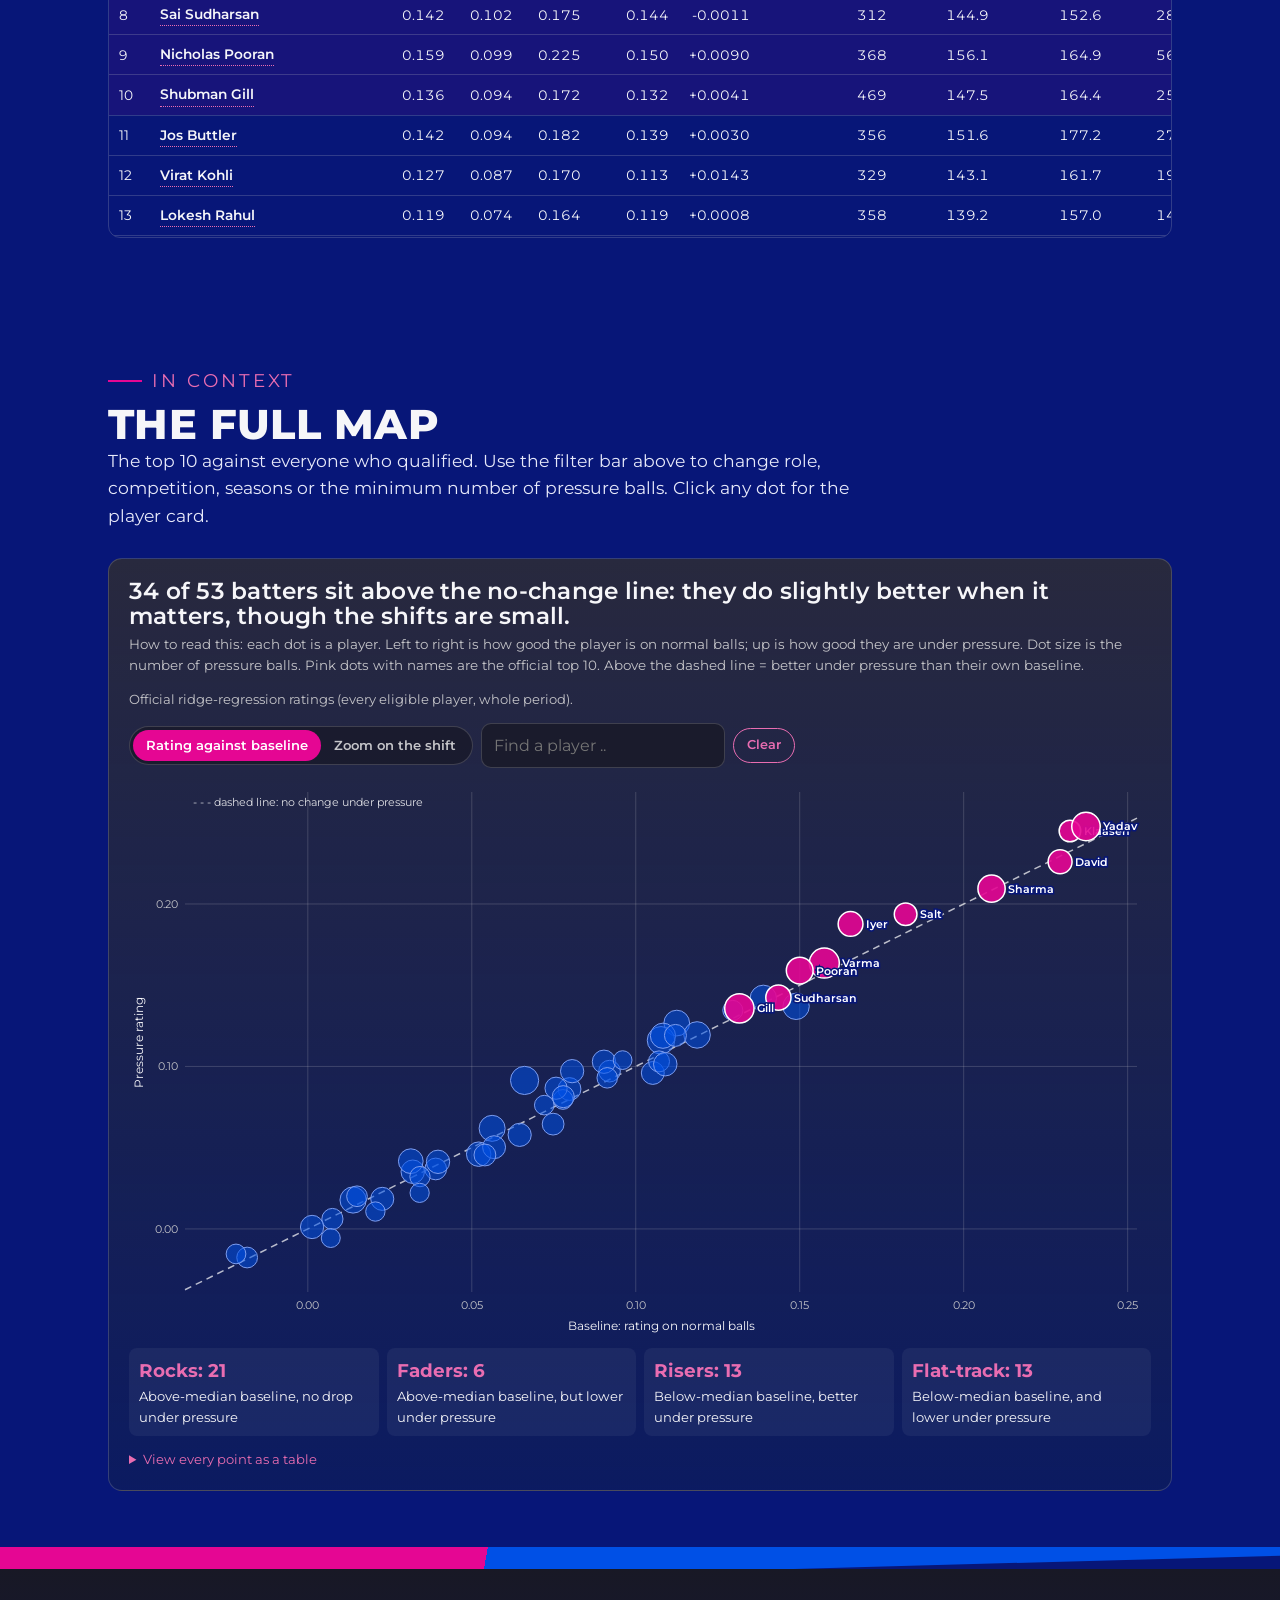
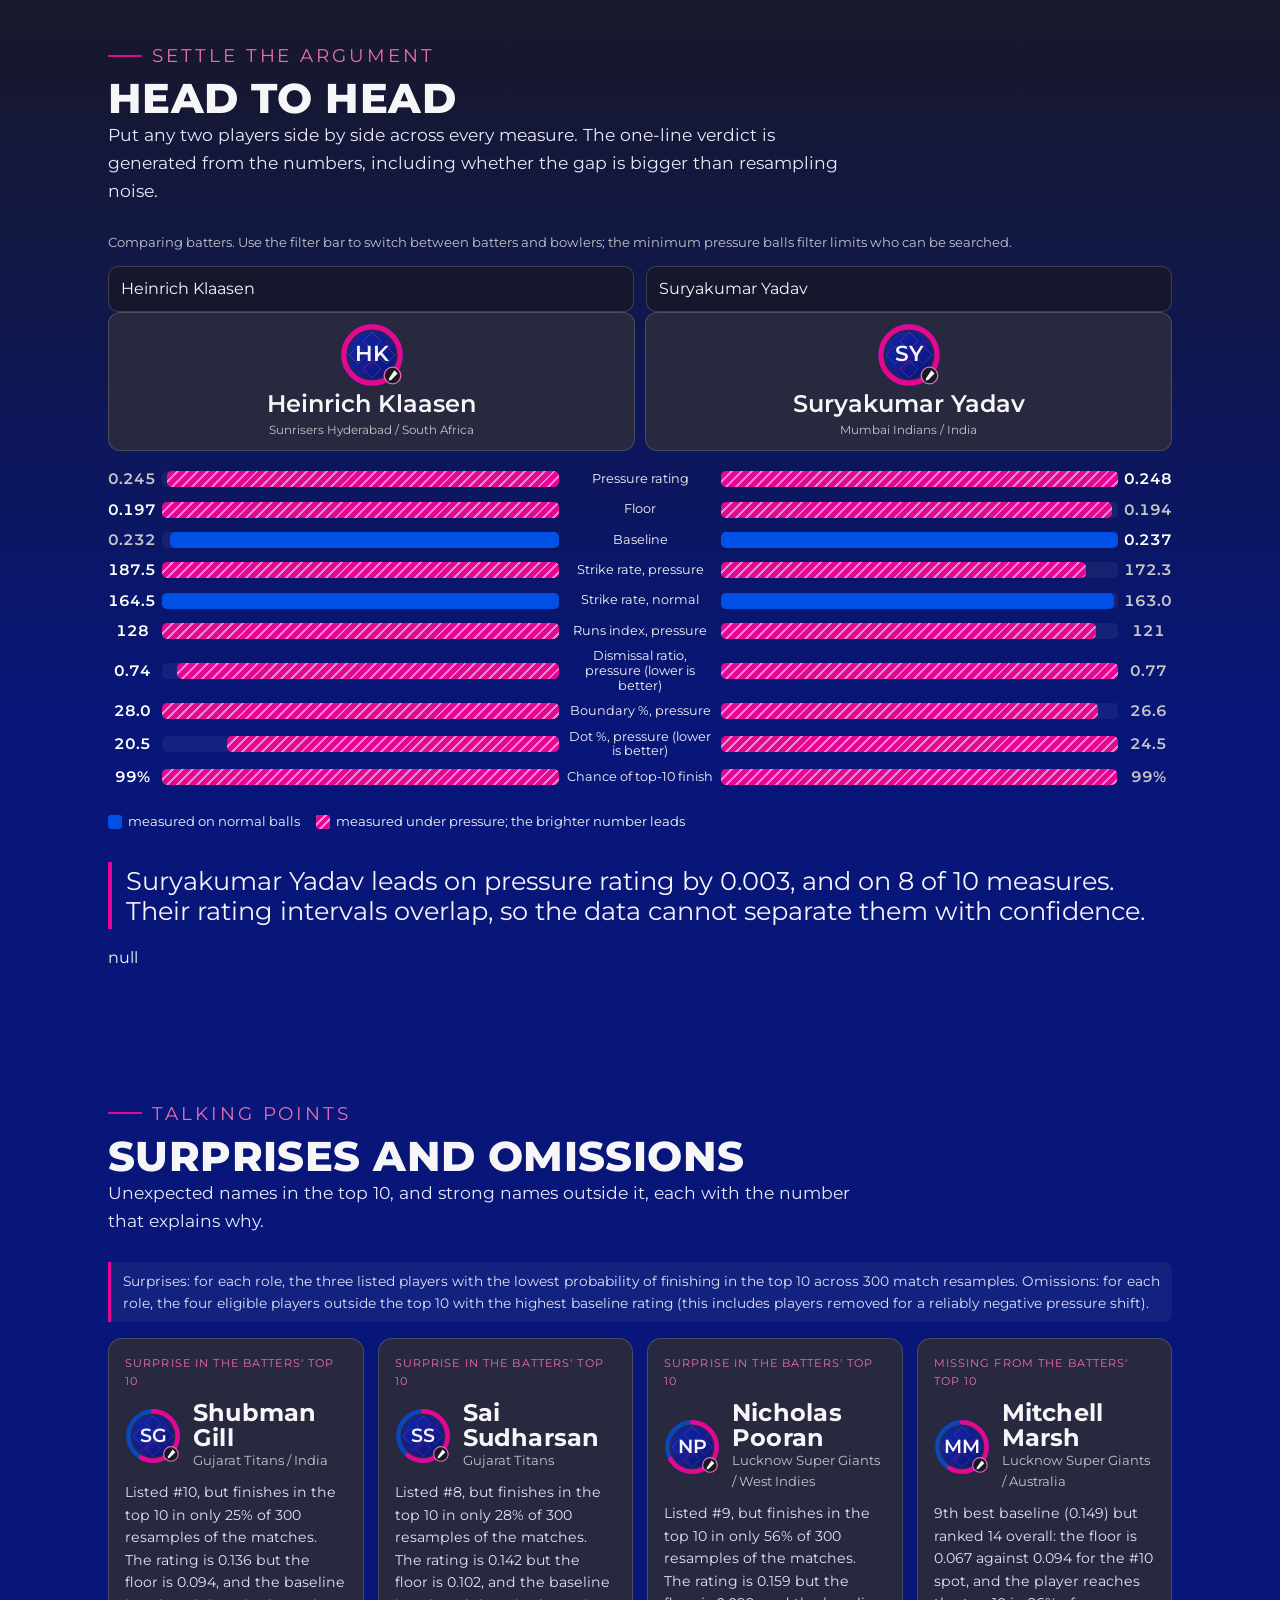
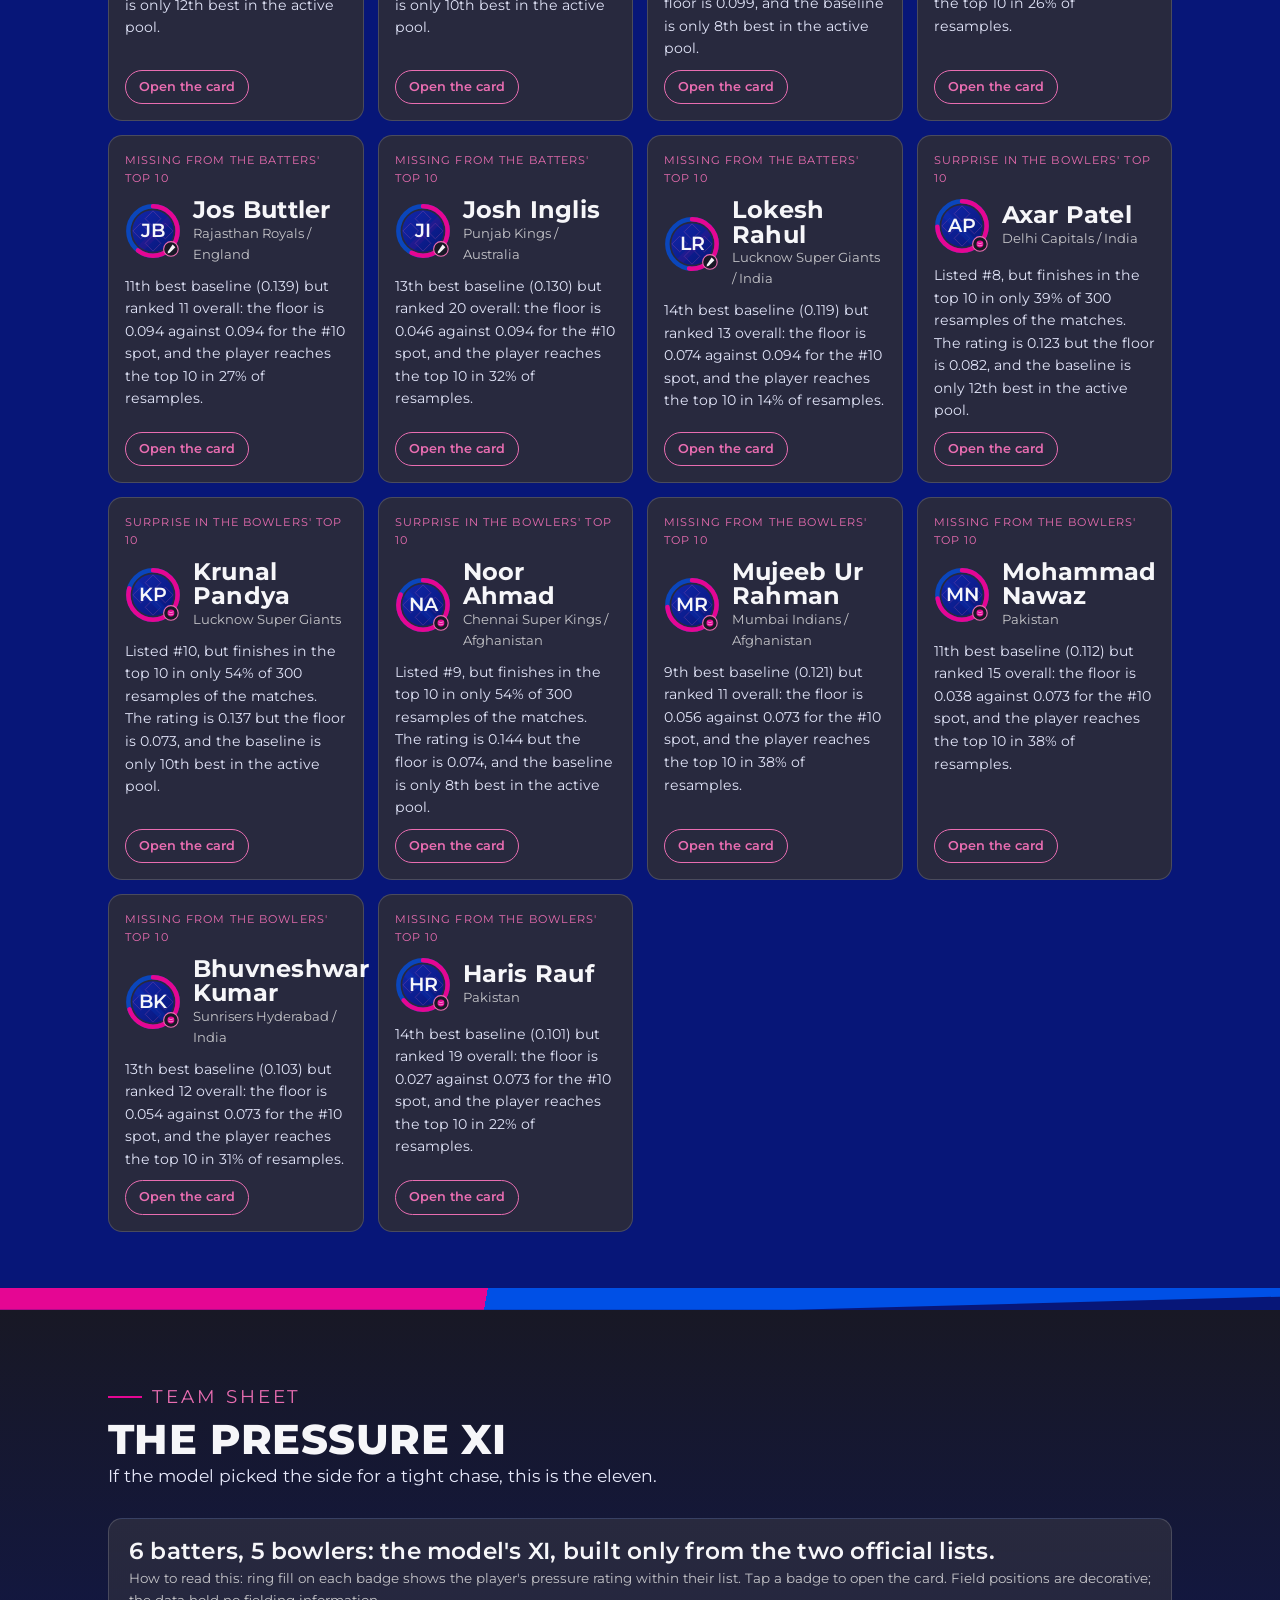
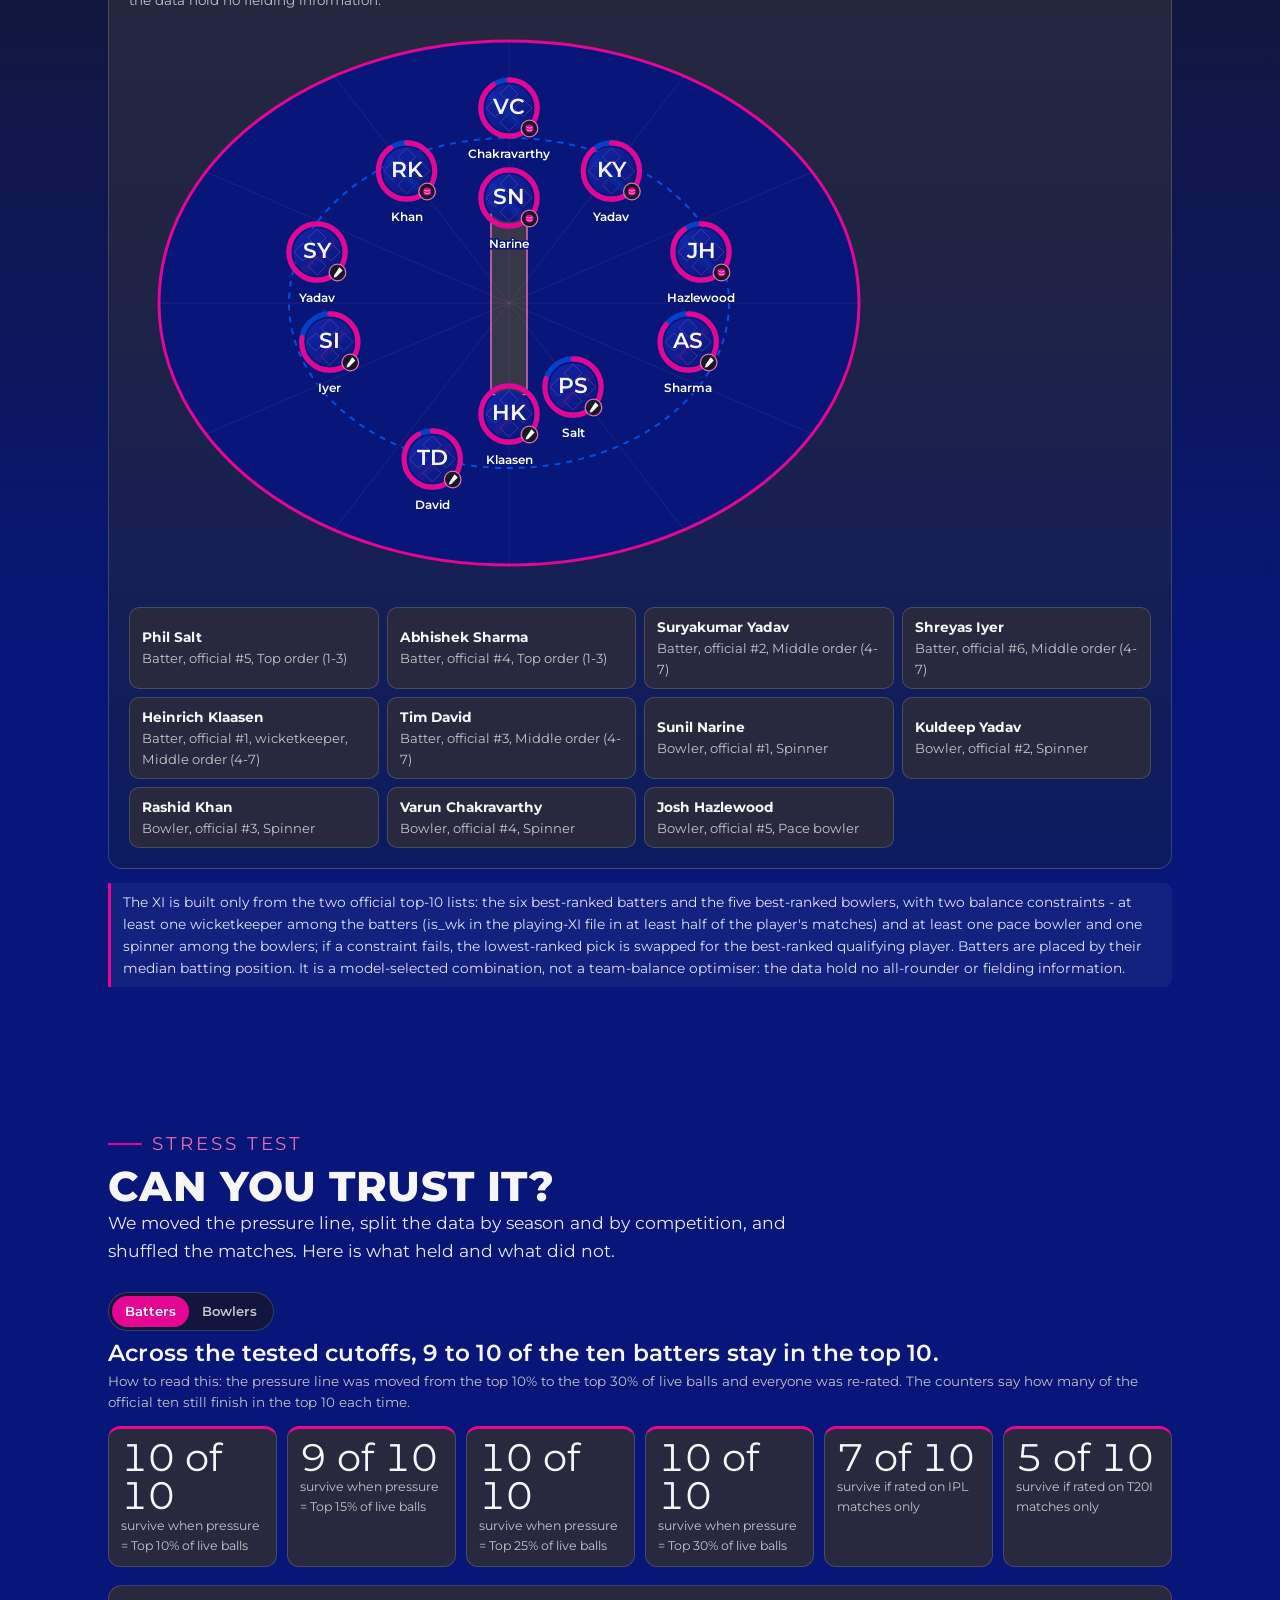
==== commit e2f66521: "Add link to heartwarming message in footer" ====
--- a/index.html
+++ b/index.html
@@ -188,8 +188,7 @@
     <div class="brand">The Pressure Room</div>
     <p>An entry by <b>Vansh Bhandari</b> for SupeRR Selector Season 2, Round 1: rank the top 10 batters and top 10 bowlers under pressure.</p>
     <p>Data: IPL and T20I ball-by-ball and supporting files from 2022 onward, supplied by the organisers. Only small derived aggregates are published here, never the supplied files. Every figure on this page is read from the analysis pipeline's own output.</p>
-    <p>Built <span id="build-date"></span></p>
-    <p>This is an independent hackathon entry. It is not an official Rajasthan Royals or IPL page, and it uses no official logos, crests or player photographs. The pink and blue are a nod to the team's colours; all artwork is original.</p>
+    <p><a href="https://vanshbhandari05.github.io/heartwarming-message/" target="_blank" rel="noopener" style="color:var(--rr-pink);font-weight:700">💗 A heartwarming message for the Rajasthan Royals team →</a></p>
   </div>
 </footer>
 
